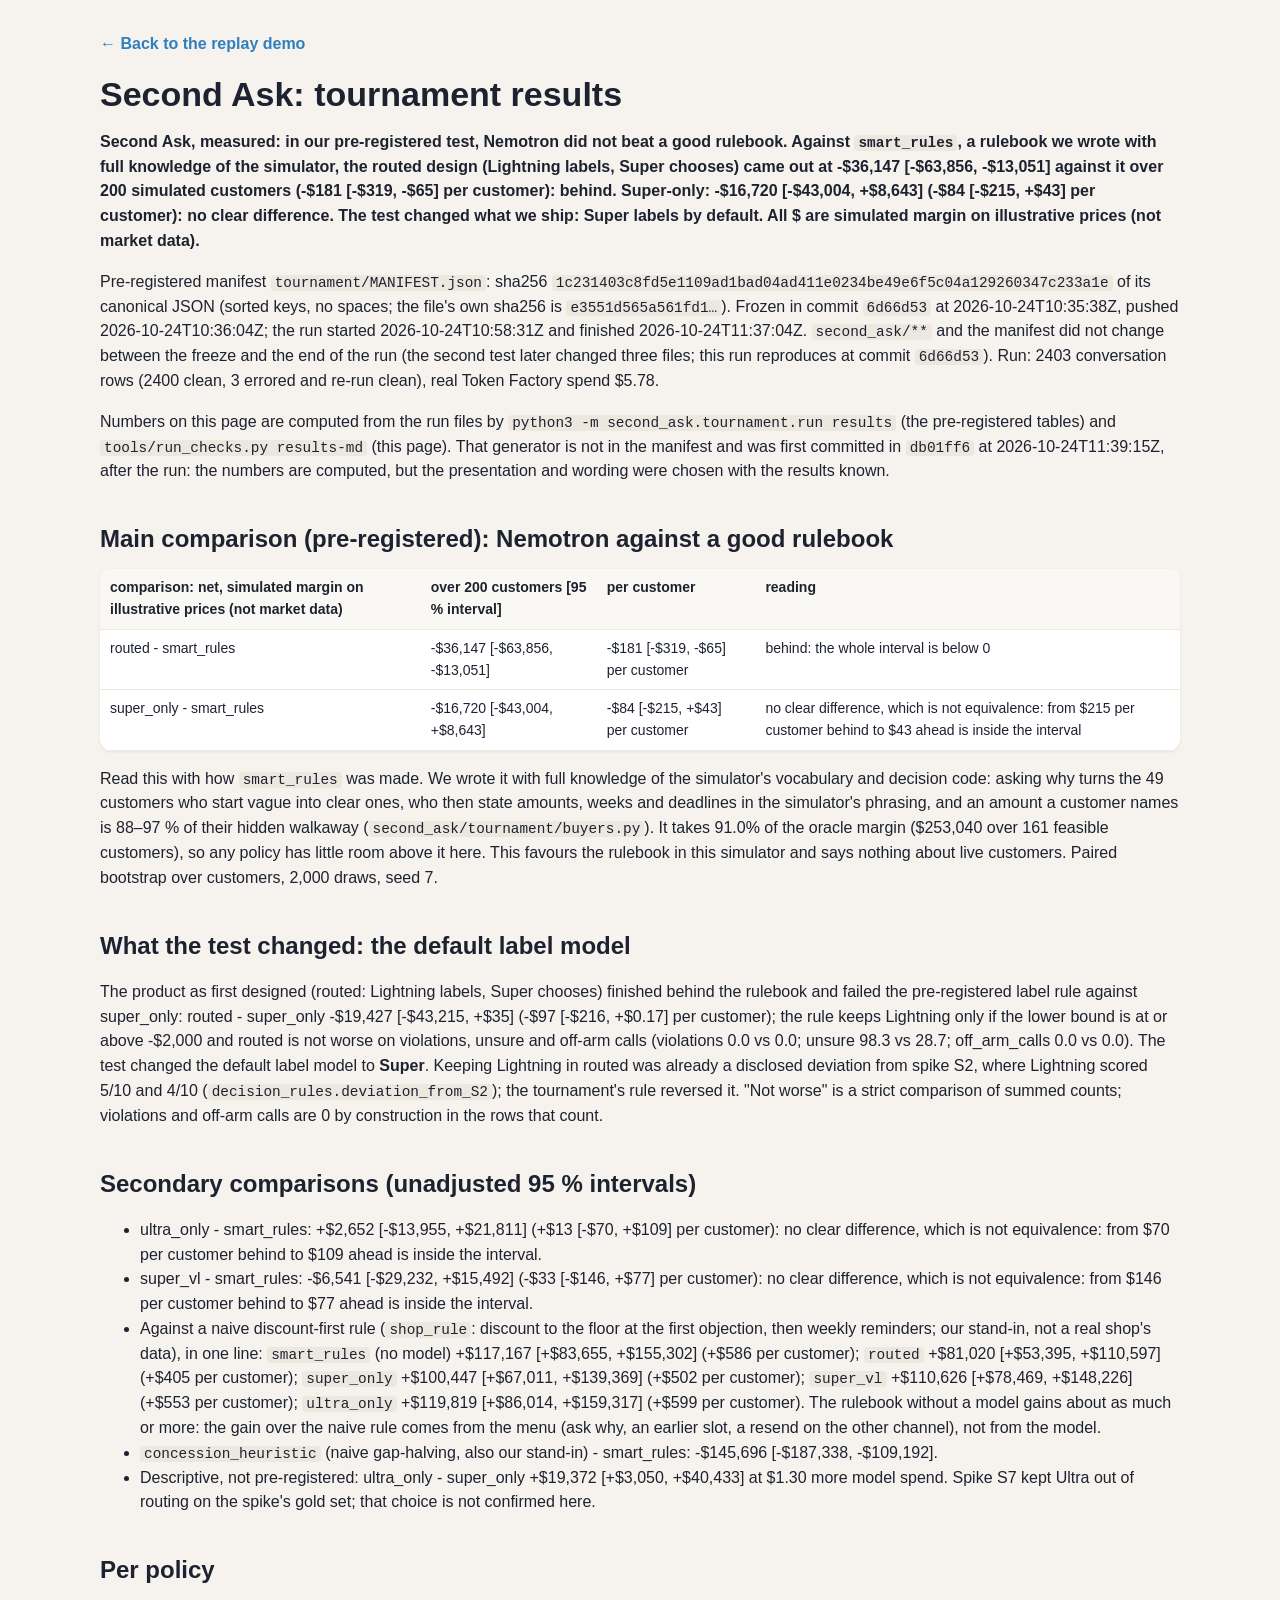
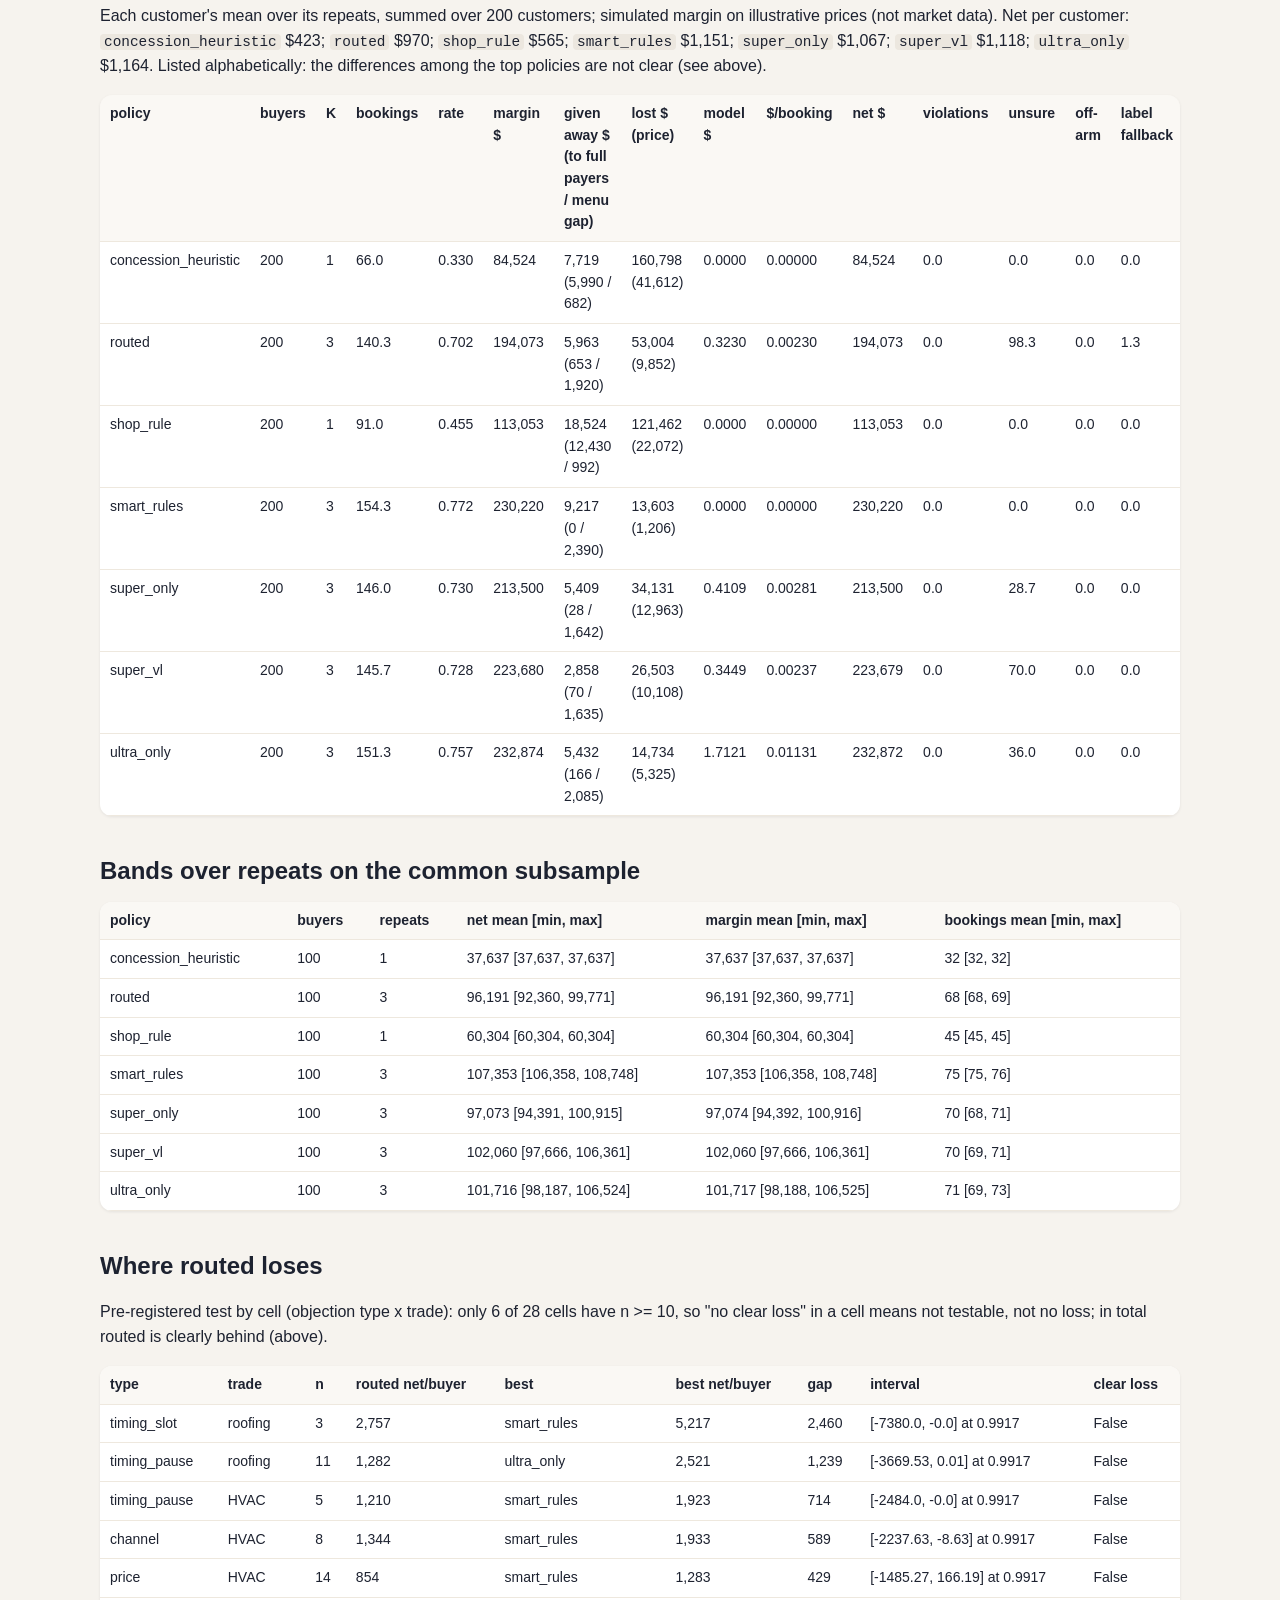
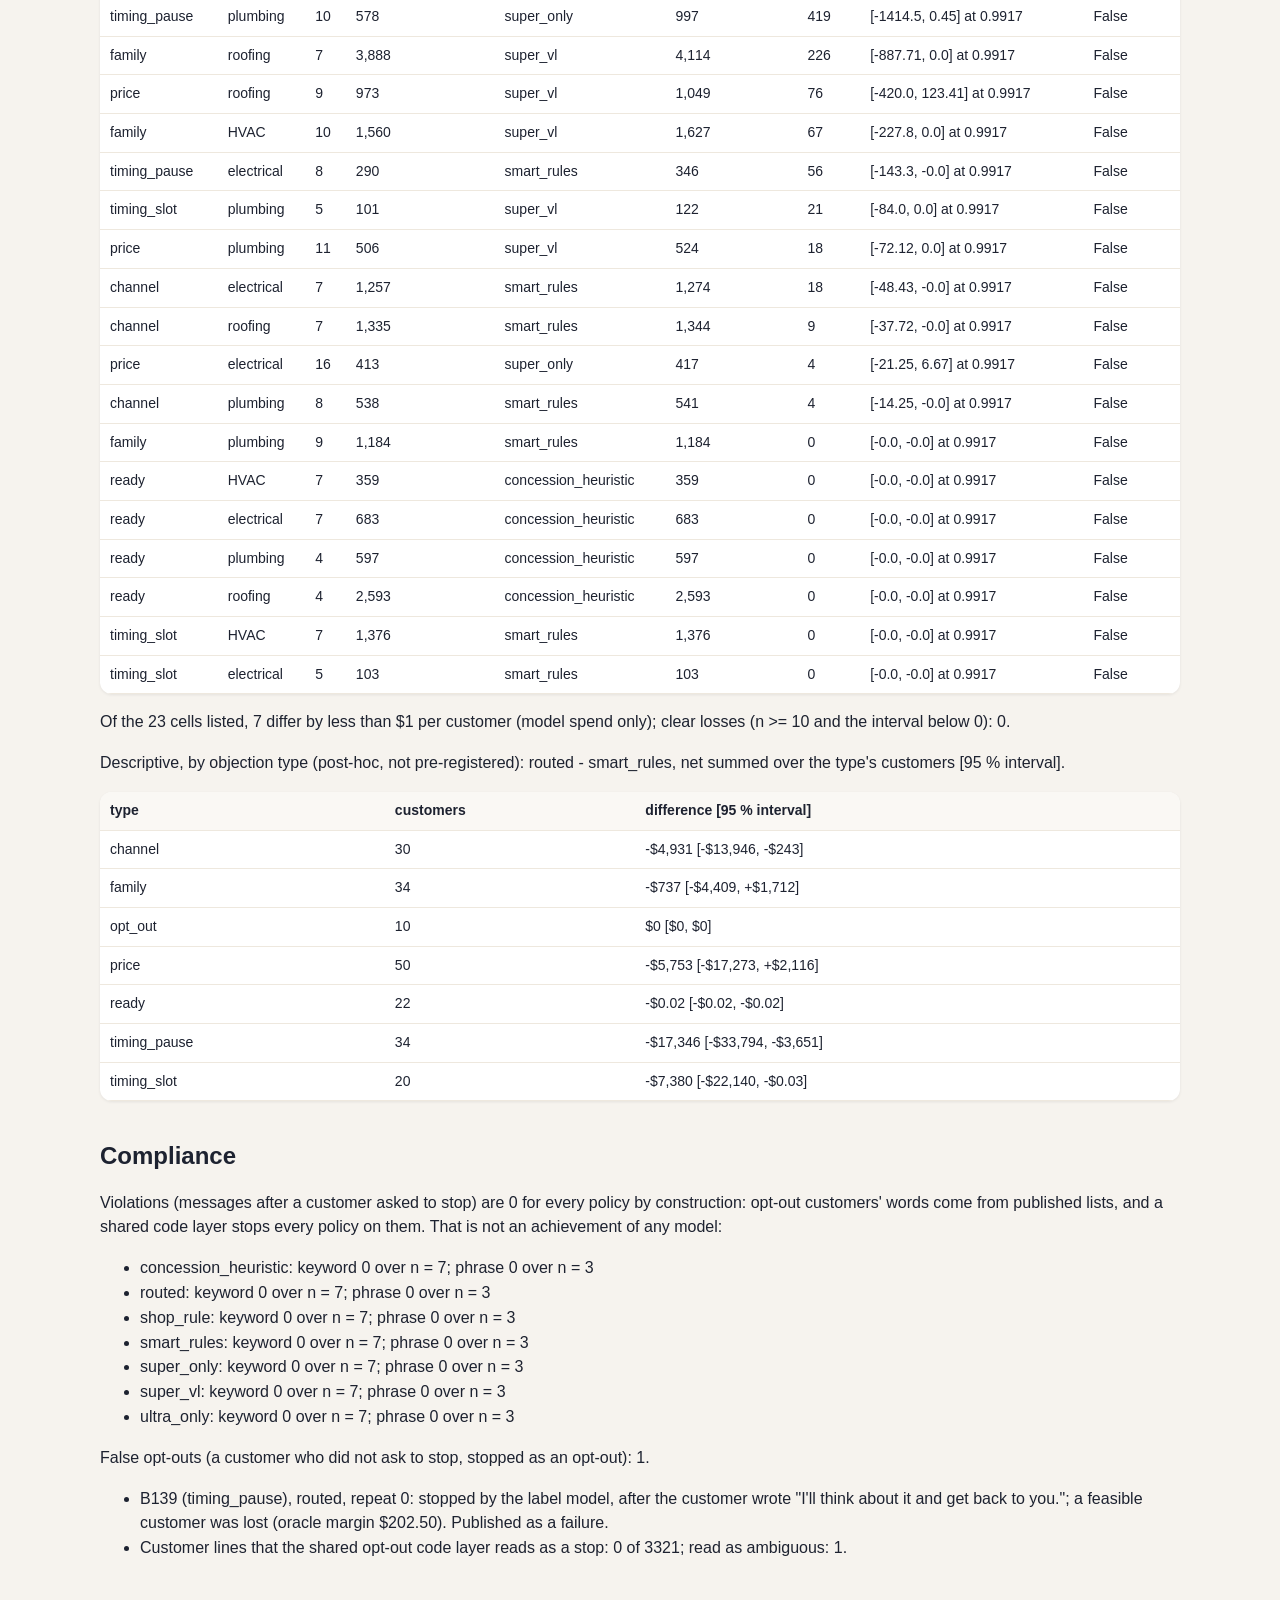
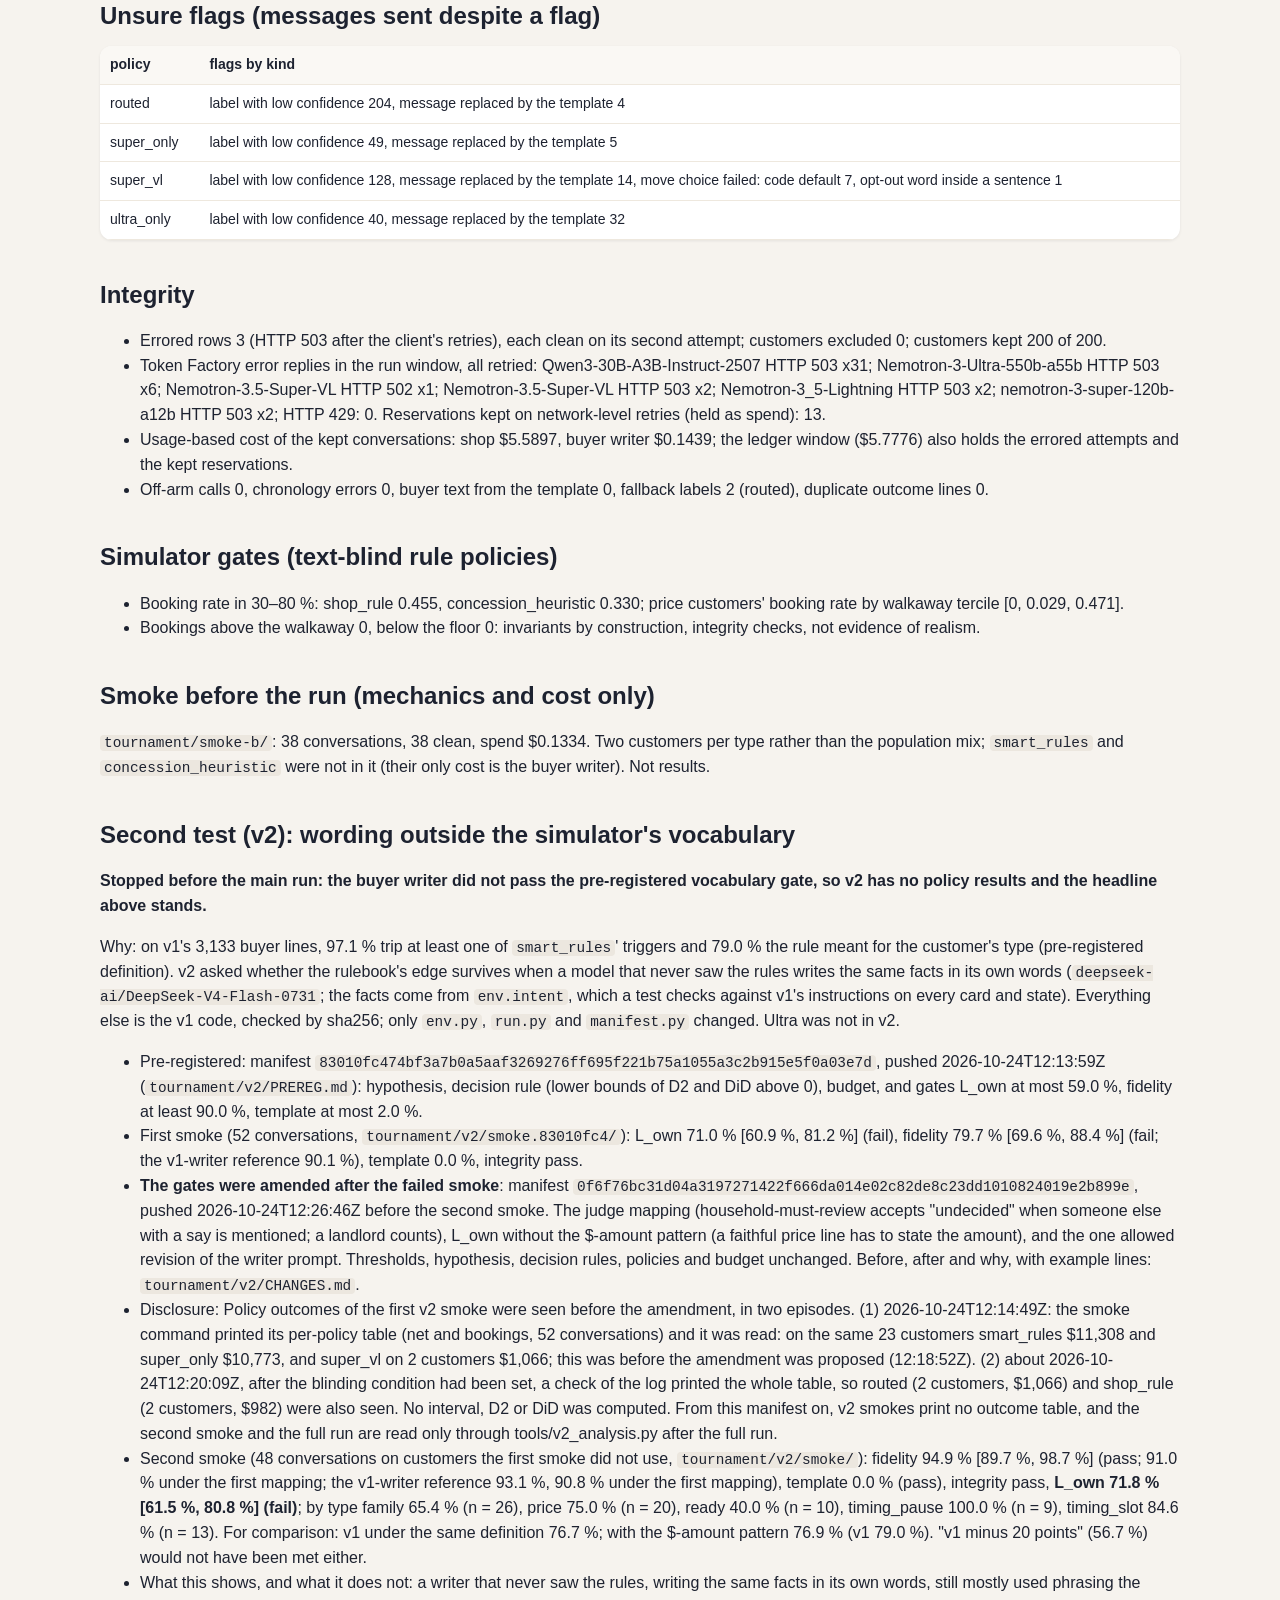
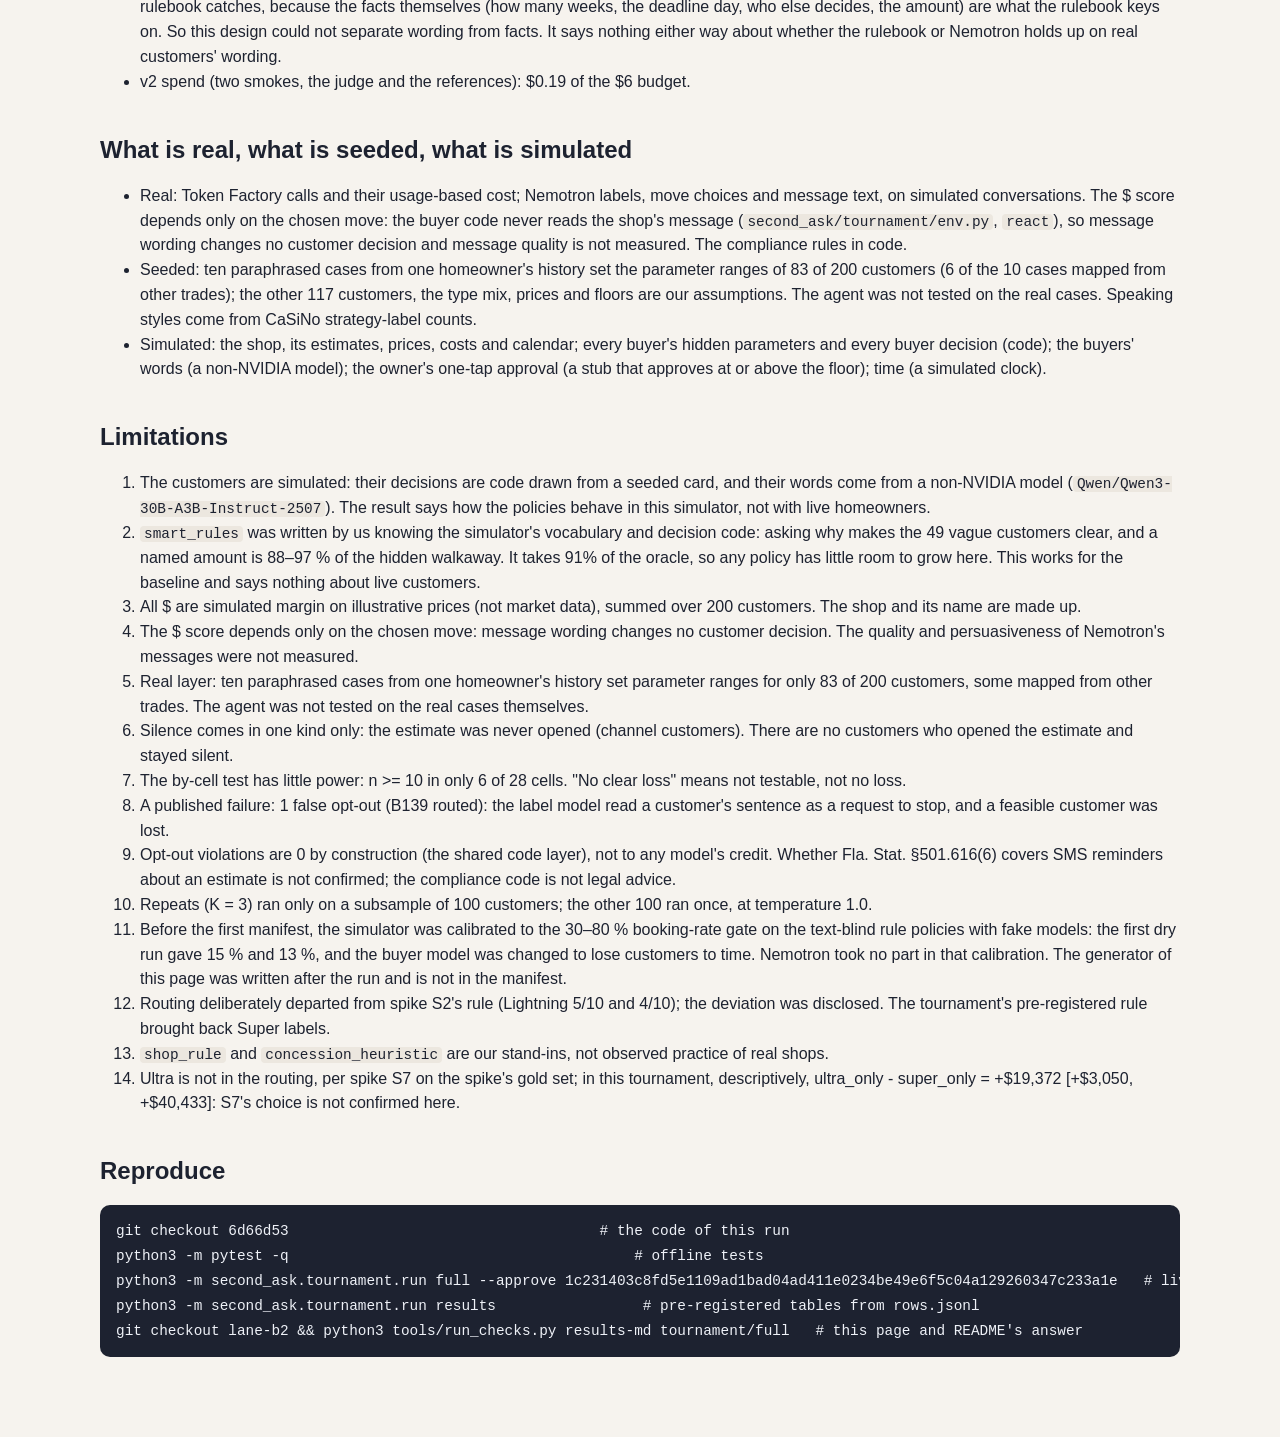
==== demo/static/results.html @ 5c122eec "Static replay site in demo/static: four screens by the approved frames, data built from replay.json " ====
<!doctype html>
<html lang="en"><head><meta charset="utf-8"><meta name="viewport" content="width=device-width, initial-scale=1">
<meta name="robots" content="noindex, nofollow"><title>Second Ask: tournament results</title>
<style>
body{margin:0;background:#f6f3ee;color:#1d2230;font:16px/1.55 -apple-system,BlinkMacSystemFont,"Segoe UI",Inter,Helvetica,Arial,sans-serif}
main{max-width:1080px;margin:0 auto;padding:32px 20px 64px} a{color:#2f7fbf}
.back{display:inline-block;margin-bottom:18px;font-weight:600;text-decoration:none}
h1{font-size:34px;line-height:1.15;margin:0 0 16px} h2{font-size:24px;margin:36px 0 10px}
code{background:#ece7df;border-radius:4px;padding:0 4px;font-size:.9em;overflow-wrap:anywhere}
pre{background:#1d2230;color:#eef1f7;border-radius:10px;padding:14px 16px;overflow-x:auto} pre code{background:none;padding:0}
.t{overflow-x:auto;background:#fff;border-radius:12px;box-shadow:0 1px 3px rgba(20,24,40,.08);margin:12px 0}
table{border-collapse:collapse;font-size:14px;min-width:100%} th,td{padding:8px 10px;border-bottom:1px solid #eee8de;text-align:left;vertical-align:top}
th{background:#faf8f4} p,li{overflow-wrap:anywhere}
</style></head><body><main><a class="back" href="index.html">&larr; Back to the replay demo</a>
<h1 id="second-ask-tournament-results">Second Ask: tournament results</h1>
<p><strong>Second Ask, measured: in our pre-registered test, Nemotron did not beat a good rulebook. Against <code>smart_rules</code>, a rulebook we wrote with full knowledge of the simulator, the routed design (Lightning labels, Super chooses) came out at -$36,147 [-$63,856, -$13,051] against it over 200 simulated customers (-$181 [-$319, -$65] per customer): behind. Super-only: -$16,720 [-$43,004, +$8,643] (-$84 [-$215, +$43] per customer): no clear difference. The test changed what we ship: Super labels by default. All $ are simulated margin on illustrative prices (not market data).</strong></p>
<p>Pre-registered manifest <code>tournament/MANIFEST.json</code>: sha256 <code>1c231403c8fd5e1109ad1bad04ad411e0234be49e6f5c04a129260347c233a1e</code> of its canonical JSON (sorted keys, no spaces; the file's own sha256 is <code>e3551d565a561fd1…</code>). Frozen in commit <code>6d66d53</code> at 2026-10-24T10:35:38Z, pushed 2026-10-24T10:36:04Z; the run started 2026-10-24T10:58:31Z and finished 2026-10-24T11:37:04Z. <code>second_ask/**</code> and the manifest did not change between the freeze and the end of the run (the second test later changed three files; this run reproduces at commit <code>6d66d53</code>). Run: 2403 conversation rows (2400 clean, 3 errored and re-run clean), real Token Factory spend $5.78.</p>
<p>Numbers on this page are computed from the run files by <code>python3 -m second_ask.tournament.run results</code> (the pre-registered tables) and <code>tools/run_checks.py results-md</code> (this page). That generator is not in the manifest and was first committed in <code>db01ff6</code> at 2026-10-24T11:39:15Z, after the run: the numbers are computed, but the presentation and wording were chosen with the results known.</p>
<h2 id="main-comparison-pre-registered-nemotron-against-a-good-rulebook">Main comparison (pre-registered): Nemotron against a good rulebook</h2>
<div class="t"><table><thead><tr><th>comparison: net, simulated margin on illustrative prices (not market data)</th><th>over 200 customers [95 % interval]</th><th>per customer</th><th>reading</th></tr></thead><tbody><tr><td>routed - smart_rules</td><td>-$36,147 [-$63,856, -$13,051]</td><td>-$181 [-$319, -$65] per customer</td><td>behind: the whole interval is below 0</td></tr><tr><td>super_only - smart_rules</td><td>-$16,720 [-$43,004, +$8,643]</td><td>-$84 [-$215, +$43] per customer</td><td>no clear difference, which is not equivalence: from $215 per customer behind to $43 ahead is inside the interval</td></tr></tbody></table></div>
<p>Read this with how <code>smart_rules</code> was made. We wrote it with full knowledge of the simulator's vocabulary and decision code: asking why turns the 49 customers who start vague into clear ones, who then state amounts, weeks and deadlines in the simulator's phrasing, and an amount a customer names is 88–97 % of their hidden walkaway (<code>second_ask/tournament/buyers.py</code>). It takes 91.0% of the oracle margin ($253,040 over 161 feasible customers), so any policy has little room above it here. This favours the rulebook in this simulator and says nothing about live customers. Paired bootstrap over customers, 2,000 draws, seed 7.</p>
<h2 id="what-the-test-changed-the-default-label-model">What the test changed: the default label model</h2>
<p>The product as first designed (routed: Lightning labels, Super chooses) finished behind the rulebook and failed the pre-registered label rule against super_only: routed - super_only -$19,427 [-$43,215, +$35] (-$97 [-$216, +$0.17] per customer); the rule keeps Lightning only if the lower bound is at or above -$2,000 and routed is not worse on violations, unsure and off-arm calls (violations 0.0 vs 0.0; unsure 98.3 vs 28.7; off_arm_calls 0.0 vs 0.0). The test changed the default label model to <strong>Super</strong>. Keeping Lightning in routed was already a disclosed deviation from spike S2, where Lightning scored 5/10 and 4/10 (<code>decision_rules.deviation_from_S2</code>); the tournament's rule reversed it. "Not worse" is a strict comparison of summed counts; violations and off-arm calls are 0 by construction in the rows that count.</p>
<h2 id="secondary-comparisons-unadjusted-95-intervals">Secondary comparisons (unadjusted 95 % intervals)</h2>
<ul><li>ultra_only - smart_rules: +$2,652 [-$13,955, +$21,811] (+$13 [-$70, +$109] per customer): no clear difference, which is not equivalence: from $70 per customer behind to $109 ahead is inside the interval.</li><li>super_vl - smart_rules: -$6,541 [-$29,232, +$15,492] (-$33 [-$146, +$77] per customer): no clear difference, which is not equivalence: from $146 per customer behind to $77 ahead is inside the interval.</li><li>Against a naive discount-first rule (<code>shop_rule</code>: discount to the floor at the first objection, then weekly reminders; our stand-in, not a real shop's data), in one line: <code>smart_rules</code> (no model) +$117,167 [+$83,655, +$155,302] (+$586 per customer); <code>routed</code> +$81,020 [+$53,395, +$110,597] (+$405 per customer); <code>super_only</code> +$100,447 [+$67,011, +$139,369] (+$502 per customer); <code>super_vl</code> +$110,626 [+$78,469, +$148,226] (+$553 per customer); <code>ultra_only</code> +$119,819 [+$86,014, +$159,317] (+$599 per customer). The rulebook without a model gains about as much or more: the gain over the naive rule comes from the menu (ask why, an earlier slot, a resend on the other channel), not from the model.</li><li><code>concession_heuristic</code> (naive gap-halving, also our stand-in) - smart_rules: -$145,696 [-$187,338, -$109,192].</li><li>Descriptive, not pre-registered: ultra_only - super_only +$19,372 [+$3,050, +$40,433] at $1.30 more model spend. Spike S7 kept Ultra out of routing on the spike's gold set; that choice is not confirmed here.</li></ul>
<h2 id="per-policy">Per policy</h2>
<p>Each customer's mean over its repeats, summed over 200 customers; simulated margin on illustrative prices (not market data). Net per customer: <code>concession_heuristic</code> $423; <code>routed</code> $970; <code>shop_rule</code> $565; <code>smart_rules</code> $1,151; <code>super_only</code> $1,067; <code>super_vl</code> $1,118; <code>ultra_only</code> $1,164. Listed alphabetically: the differences among the top policies are not clear (see above).</p>
<div class="t"><table><thead><tr><th>policy</th><th>buyers</th><th>K</th><th>bookings</th><th>rate</th><th>margin $</th><th>given away $ (to full payers / menu gap)</th><th>lost $ (price)</th><th>model $</th><th>$/booking</th><th>net $</th><th>violations</th><th>unsure</th><th>off-arm</th><th>label fallback</th><th>platform failures</th></tr></thead><tbody><tr><td>concession_heuristic</td><td>200</td><td>1</td><td>66.0</td><td>0.330</td><td>84,524</td><td>7,719 (5,990 / 682)</td><td>160,798 (41,612)</td><td>0.0000</td><td>0.00000</td><td>84,524</td><td>0.0</td><td>0.0</td><td>0.0</td><td>0.0</td><td>0.0</td></tr><tr><td>routed</td><td>200</td><td>3</td><td>140.3</td><td>0.702</td><td>194,073</td><td>5,963 (653 / 1,920)</td><td>53,004 (9,852)</td><td>0.3230</td><td>0.00230</td><td>194,073</td><td>0.0</td><td>98.3</td><td>0.0</td><td>1.3</td><td>0.0</td></tr><tr><td>shop_rule</td><td>200</td><td>1</td><td>91.0</td><td>0.455</td><td>113,053</td><td>18,524 (12,430 / 992)</td><td>121,462 (22,072)</td><td>0.0000</td><td>0.00000</td><td>113,053</td><td>0.0</td><td>0.0</td><td>0.0</td><td>0.0</td><td>0.0</td></tr><tr><td>smart_rules</td><td>200</td><td>3</td><td>154.3</td><td>0.772</td><td>230,220</td><td>9,217 (0 / 2,390)</td><td>13,603 (1,206)</td><td>0.0000</td><td>0.00000</td><td>230,220</td><td>0.0</td><td>0.0</td><td>0.0</td><td>0.0</td><td>0.0</td></tr><tr><td>super_only</td><td>200</td><td>3</td><td>146.0</td><td>0.730</td><td>213,500</td><td>5,409 (28 / 1,642)</td><td>34,131 (12,963)</td><td>0.4109</td><td>0.00281</td><td>213,500</td><td>0.0</td><td>28.7</td><td>0.0</td><td>0.0</td><td>0.0</td></tr><tr><td>super_vl</td><td>200</td><td>3</td><td>145.7</td><td>0.728</td><td>223,680</td><td>2,858 (70 / 1,635)</td><td>26,503 (10,108)</td><td>0.3449</td><td>0.00237</td><td>223,679</td><td>0.0</td><td>70.0</td><td>0.0</td><td>0.0</td><td>0.0</td></tr><tr><td>ultra_only</td><td>200</td><td>3</td><td>151.3</td><td>0.757</td><td>232,874</td><td>5,432 (166 / 2,085)</td><td>14,734 (5,325)</td><td>1.7121</td><td>0.01131</td><td>232,872</td><td>0.0</td><td>36.0</td><td>0.0</td><td>0.0</td><td>0.0</td></tr></tbody></table></div>
<h2 id="bands-over-repeats-on-the-common-subsample">Bands over repeats on the common subsample</h2>
<div class="t"><table><thead><tr><th>policy</th><th>buyers</th><th>repeats</th><th>net mean [min, max]</th><th>margin mean [min, max]</th><th>bookings mean [min, max]</th></tr></thead><tbody><tr><td>concession_heuristic</td><td>100</td><td>1</td><td>37,637 [37,637, 37,637]</td><td>37,637 [37,637, 37,637]</td><td>32 [32, 32]</td></tr><tr><td>routed</td><td>100</td><td>3</td><td>96,191 [92,360, 99,771]</td><td>96,191 [92,360, 99,771]</td><td>68 [68, 69]</td></tr><tr><td>shop_rule</td><td>100</td><td>1</td><td>60,304 [60,304, 60,304]</td><td>60,304 [60,304, 60,304]</td><td>45 [45, 45]</td></tr><tr><td>smart_rules</td><td>100</td><td>3</td><td>107,353 [106,358, 108,748]</td><td>107,353 [106,358, 108,748]</td><td>75 [75, 76]</td></tr><tr><td>super_only</td><td>100</td><td>3</td><td>97,073 [94,391, 100,915]</td><td>97,074 [94,392, 100,916]</td><td>70 [68, 71]</td></tr><tr><td>super_vl</td><td>100</td><td>3</td><td>102,060 [97,666, 106,361]</td><td>102,060 [97,666, 106,361]</td><td>70 [69, 71]</td></tr><tr><td>ultra_only</td><td>100</td><td>3</td><td>101,716 [98,187, 106,524]</td><td>101,717 [98,188, 106,525]</td><td>71 [69, 73]</td></tr></tbody></table></div>
<h2 id="where-routed-loses">Where routed loses</h2>
<p>Pre-registered test by cell (objection type x trade): only 6 of 28 cells have n &gt;= 10, so "no clear loss" in a cell means not testable, not no loss; in total routed is clearly behind (above).</p>
<div class="t"><table><thead><tr><th>type</th><th>trade</th><th>n</th><th>routed net/buyer</th><th>best</th><th>best net/buyer</th><th>gap</th><th>interval</th><th>clear loss</th></tr></thead><tbody><tr><td>timing_slot</td><td>roofing</td><td>3</td><td>2,757</td><td>smart_rules</td><td>5,217</td><td>2,460</td><td>[-7380.0, -0.0] at 0.9917</td><td>False</td></tr><tr><td>timing_pause</td><td>roofing</td><td>11</td><td>1,282</td><td>ultra_only</td><td>2,521</td><td>1,239</td><td>[-3669.53, 0.01] at 0.9917</td><td>False</td></tr><tr><td>timing_pause</td><td>HVAC</td><td>5</td><td>1,210</td><td>smart_rules</td><td>1,923</td><td>714</td><td>[-2484.0, -0.0] at 0.9917</td><td>False</td></tr><tr><td>channel</td><td>HVAC</td><td>8</td><td>1,344</td><td>smart_rules</td><td>1,933</td><td>589</td><td>[-2237.63, -8.63] at 0.9917</td><td>False</td></tr><tr><td>price</td><td>HVAC</td><td>14</td><td>854</td><td>smart_rules</td><td>1,283</td><td>429</td><td>[-1485.27, 166.19] at 0.9917</td><td>False</td></tr><tr><td>timing_pause</td><td>plumbing</td><td>10</td><td>578</td><td>super_only</td><td>997</td><td>419</td><td>[-1414.5, 0.45] at 0.9917</td><td>False</td></tr><tr><td>family</td><td>roofing</td><td>7</td><td>3,888</td><td>super_vl</td><td>4,114</td><td>226</td><td>[-887.71, 0.0] at 0.9917</td><td>False</td></tr><tr><td>price</td><td>roofing</td><td>9</td><td>973</td><td>super_vl</td><td>1,049</td><td>76</td><td>[-420.0, 123.41] at 0.9917</td><td>False</td></tr><tr><td>family</td><td>HVAC</td><td>10</td><td>1,560</td><td>super_vl</td><td>1,627</td><td>67</td><td>[-227.8, 0.0] at 0.9917</td><td>False</td></tr><tr><td>timing_pause</td><td>electrical</td><td>8</td><td>290</td><td>smart_rules</td><td>346</td><td>56</td><td>[-143.3, -0.0] at 0.9917</td><td>False</td></tr><tr><td>timing_slot</td><td>plumbing</td><td>5</td><td>101</td><td>super_vl</td><td>122</td><td>21</td><td>[-84.0, 0.0] at 0.9917</td><td>False</td></tr><tr><td>price</td><td>plumbing</td><td>11</td><td>506</td><td>super_vl</td><td>524</td><td>18</td><td>[-72.12, 0.0] at 0.9917</td><td>False</td></tr><tr><td>channel</td><td>electrical</td><td>7</td><td>1,257</td><td>smart_rules</td><td>1,274</td><td>18</td><td>[-48.43, -0.0] at 0.9917</td><td>False</td></tr><tr><td>channel</td><td>roofing</td><td>7</td><td>1,335</td><td>smart_rules</td><td>1,344</td><td>9</td><td>[-37.72, -0.0] at 0.9917</td><td>False</td></tr><tr><td>price</td><td>electrical</td><td>16</td><td>413</td><td>super_only</td><td>417</td><td>4</td><td>[-21.25, 6.67] at 0.9917</td><td>False</td></tr><tr><td>channel</td><td>plumbing</td><td>8</td><td>538</td><td>smart_rules</td><td>541</td><td>4</td><td>[-14.25, -0.0] at 0.9917</td><td>False</td></tr><tr><td>family</td><td>plumbing</td><td>9</td><td>1,184</td><td>smart_rules</td><td>1,184</td><td>0</td><td>[-0.0, -0.0] at 0.9917</td><td>False</td></tr><tr><td>ready</td><td>HVAC</td><td>7</td><td>359</td><td>concession_heuristic</td><td>359</td><td>0</td><td>[-0.0, -0.0] at 0.9917</td><td>False</td></tr><tr><td>ready</td><td>electrical</td><td>7</td><td>683</td><td>concession_heuristic</td><td>683</td><td>0</td><td>[-0.0, -0.0] at 0.9917</td><td>False</td></tr><tr><td>ready</td><td>plumbing</td><td>4</td><td>597</td><td>concession_heuristic</td><td>597</td><td>0</td><td>[-0.0, -0.0] at 0.9917</td><td>False</td></tr><tr><td>ready</td><td>roofing</td><td>4</td><td>2,593</td><td>concession_heuristic</td><td>2,593</td><td>0</td><td>[-0.0, -0.0] at 0.9917</td><td>False</td></tr><tr><td>timing_slot</td><td>HVAC</td><td>7</td><td>1,376</td><td>smart_rules</td><td>1,376</td><td>0</td><td>[-0.0, -0.0] at 0.9917</td><td>False</td></tr><tr><td>timing_slot</td><td>electrical</td><td>5</td><td>103</td><td>smart_rules</td><td>103</td><td>0</td><td>[-0.0, -0.0] at 0.9917</td><td>False</td></tr></tbody></table></div>
<p>Of the 23 cells listed, 7 differ by less than $1 per customer (model spend only); clear losses (n &gt;= 10 and the interval below 0): 0.</p>
<p>Descriptive, by objection type (post-hoc, not pre-registered): routed - smart_rules, net summed over the type's customers [95 % interval].</p>
<div class="t"><table><thead><tr><th>type</th><th>customers</th><th>difference [95 % interval]</th></tr></thead><tbody><tr><td>channel</td><td>30</td><td>-$4,931 [-$13,946, -$243]</td></tr><tr><td>family</td><td>34</td><td>-$737 [-$4,409, +$1,712]</td></tr><tr><td>opt_out</td><td>10</td><td>$0 [$0, $0]</td></tr><tr><td>price</td><td>50</td><td>-$5,753 [-$17,273, +$2,116]</td></tr><tr><td>ready</td><td>22</td><td>-$0.02 [-$0.02, -$0.02]</td></tr><tr><td>timing_pause</td><td>34</td><td>-$17,346 [-$33,794, -$3,651]</td></tr><tr><td>timing_slot</td><td>20</td><td>-$7,380 [-$22,140, -$0.03]</td></tr></tbody></table></div>
<h2 id="compliance">Compliance</h2>
<p>Violations (messages after a customer asked to stop) are 0 for every policy by construction: opt-out customers' words come from published lists, and a shared code layer stops every policy on them. That is not an achievement of any model:</p>
<ul><li>concession_heuristic: keyword 0 over n = 7; phrase 0 over n = 3</li><li>routed: keyword 0 over n = 7; phrase 0 over n = 3</li><li>shop_rule: keyword 0 over n = 7; phrase 0 over n = 3</li><li>smart_rules: keyword 0 over n = 7; phrase 0 over n = 3</li><li>super_only: keyword 0 over n = 7; phrase 0 over n = 3</li><li>super_vl: keyword 0 over n = 7; phrase 0 over n = 3</li><li>ultra_only: keyword 0 over n = 7; phrase 0 over n = 3</li></ul>
<p>False opt-outs (a customer who did not ask to stop, stopped as an opt-out): 1.</p>
<ul><li>B139 (timing_pause), routed, repeat 0: stopped by the label model, after the customer wrote "I'll think about it and get back to you."; a feasible customer was lost (oracle margin $202.50). Published as a failure.</li><li>Customer lines that the shared opt-out code layer reads as a stop: 0 of 3321; read as ambiguous: 1.</li></ul>
<h2 id="unsure-flags-messages-sent-despite-a-flag">Unsure flags (messages sent despite a flag)</h2>
<div class="t"><table><thead><tr><th>policy</th><th>flags by kind</th></tr></thead><tbody><tr><td>routed</td><td>label with low confidence 204, message replaced by the template 4</td></tr><tr><td>super_only</td><td>label with low confidence 49, message replaced by the template 5</td></tr><tr><td>super_vl</td><td>label with low confidence 128, message replaced by the template 14, move choice failed: code default 7, opt-out word inside a sentence 1</td></tr><tr><td>ultra_only</td><td>label with low confidence 40, message replaced by the template 32</td></tr></tbody></table></div>
<h2 id="integrity">Integrity</h2>
<ul><li>Errored rows 3 (HTTP 503 after the client's retries), each clean on its second attempt; customers excluded 0; customers kept 200 of 200.</li><li>Token Factory error replies in the run window, all retried: Qwen3-30B-A3B-Instruct-2507 HTTP 503 x31; Nemotron-3-Ultra-550b-a55b HTTP 503 x6; Nemotron-3.5-Super-VL HTTP 502 x1; Nemotron-3.5-Super-VL HTTP 503 x2; Nemotron-3_5-Lightning HTTP 503 x2; nemotron-3-super-120b-a12b HTTP 503 x2; HTTP 429: 0. Reservations kept on network-level retries (held as spend): 13.</li><li>Usage-based cost of the kept conversations: shop $5.5897, buyer writer $0.1439; the ledger window ($5.7776) also holds the errored attempts and the kept reservations.</li><li>Off-arm calls 0, chronology errors 0, buyer text from the template 0, fallback labels 2 (routed), duplicate outcome lines 0.</li></ul>
<h2 id="simulator-gates-text-blind-rule-policies">Simulator gates (text-blind rule policies)</h2>
<ul><li>Booking rate in 30–80 %: shop_rule 0.455, concession_heuristic 0.330; price customers' booking rate by walkaway tercile [0, 0.029, 0.471].</li><li>Bookings above the walkaway 0, below the floor 0: invariants by construction, integrity checks, not evidence of realism.</li></ul>
<h2 id="smoke-before-the-run-mechanics-and-cost-only">Smoke before the run (mechanics and cost only)</h2>
<p><code>tournament/smoke-b/</code>: 38 conversations, 38 clean, spend $0.1334. Two customers per type rather than the population mix; <code>smart_rules</code> and <code>concession_heuristic</code> were not in it (their only cost is the buyer writer). Not results.</p>
<h2 id="second-test-v2-wording-outside-the-simulator-s-vocabulary">Second test (v2): wording outside the simulator's vocabulary</h2>
<p><strong>Stopped before the main run: the buyer writer did not pass the pre-registered vocabulary gate, so v2 has no policy results and the headline above stands.</strong></p>
<p>Why: on v1's 3,133 buyer lines, 97.1 % trip at least one of <code>smart_rules</code>' triggers and 79.0 % the rule meant for the customer's type (pre-registered definition). v2 asked whether the rulebook's edge survives when a model that never saw the rules writes the same facts in its own words (<code>deepseek-ai/DeepSeek-V4-Flash-0731</code>; the facts come from <code>env.intent</code>, which a test checks against v1's instructions on every card and state). Everything else is the v1 code, checked by sha256; only <code>env.py</code>, <code>run.py</code> and <code>manifest.py</code> changed. Ultra was not in v2.</p>
<ul><li>Pre-registered: manifest <code>83010fc474bf3a7b0a5aaf3269276ff695f221b75a1055a3c2b915e5f0a03e7d</code>, pushed 2026-10-24T12:13:59Z (<code>tournament/v2/PREREG.md</code>): hypothesis, decision rule (lower bounds of D2 and DiD above 0), budget, and gates L_own at most 59.0 %, fidelity at least 90.0 %, template at most 2.0 %.</li><li>First smoke (52 conversations, <code>tournament/v2/smoke.83010fc4/</code>): L_own 71.0 % [60.9 %, 81.2 %] (fail), fidelity 79.7 % [69.6 %, 88.4 %] (fail; the v1-writer reference 90.1 %), template 0.0 %, integrity pass.</li><li><strong>The gates were amended after the failed smoke</strong>: manifest <code>0f6f76bc31d04a3197271422f666da014e02c82de8c23dd1010824019e2b899e</code>, pushed 2026-10-24T12:26:46Z before the second smoke. The judge mapping (household-must-review accepts "undecided" when someone else with a say is mentioned; a landlord counts), L_own without the $-amount pattern (a faithful price line has to state the amount), and the one allowed revision of the writer prompt. Thresholds, hypothesis, decision rules, policies and budget unchanged. Before, after and why, with example lines: <code>tournament/v2/CHANGES.md</code>.</li><li>Disclosure: Policy outcomes of the first v2 smoke were seen before the amendment, in two episodes. (1) 2026-10-24T12:14:49Z: the smoke command printed its per-policy table (net and bookings, 52 conversations) and it was read: on the same 23 customers smart_rules $11,308 and super_only $10,773, and super_vl on 2 customers $1,066; this was before the amendment was proposed (12:18:52Z). (2) about 2026-10-24T12:20:09Z, after the blinding condition had been set, a check of the log printed the whole table, so routed (2 customers, $1,066) and shop_rule (2 customers, $982) were also seen. No interval, D2 or DiD was computed. From this manifest on, v2 smokes print no outcome table, and the second smoke and the full run are read only through tools/v2_analysis.py after the full run.</li><li>Second smoke (48 conversations on customers the first smoke did not use, <code>tournament/v2/smoke/</code>): fidelity 94.9 % [89.7 %, 98.7 %] (pass; 91.0 % under the first mapping; the v1-writer reference 93.1 %, 90.8 % under the first mapping), template 0.0 % (pass), integrity pass, <strong>L_own 71.8 % [61.5 %, 80.8 %] (fail)</strong>; by type family 65.4 % (n = 26), price 75.0 % (n = 20), ready 40.0 % (n = 10), timing_pause 100.0 % (n = 9), timing_slot 84.6 % (n = 13). For comparison: v1 under the same definition 76.7 %; with the $-amount pattern 76.9 % (v1 79.0 %). "v1 minus 20 points" (56.7 %) would not have been met either.</li><li>What this shows, and what it does not: a writer that never saw the rules, writing the same facts in its own words, still mostly used phrasing the rulebook catches, because the facts themselves (how many weeks, the deadline day, who else decides, the amount) are what the rulebook keys on. So this design could not separate wording from facts. It says nothing either way about whether the rulebook or Nemotron holds up on real customers' wording.</li><li>v2 spend (two smokes, the judge and the references): $0.19 of the $6 budget.</li></ul>
<h2 id="what-is-real-what-is-seeded-what-is-simulated">What is real, what is seeded, what is simulated</h2>
<ul><li>Real: Token Factory calls and their usage-based cost; Nemotron labels, move choices and message text, on simulated conversations. The $ score depends only on the chosen move: the buyer code never reads the shop's message (<code>second_ask/tournament/env.py</code>, <code>react</code>), so message wording changes no customer decision and message quality is not measured. The compliance rules in code.</li><li>Seeded: ten paraphrased cases from one homeowner's history set the parameter ranges of 83 of 200 customers (6 of the 10 cases mapped from other trades); the other 117 customers, the type mix, prices and floors are our assumptions. The agent was not tested on the real cases. Speaking styles come from CaSiNo strategy-label counts.</li><li>Simulated: the shop, its estimates, prices, costs and calendar; every buyer's hidden parameters and every buyer decision (code); the buyers' words (a non-NVIDIA model); the owner's one-tap approval (a stub that approves at or above the floor); time (a simulated clock).</li></ul>
<h2 id="limitations">Limitations</h2>
<ol><li>The customers are simulated: their decisions are code drawn from a seeded card, and their words come from a non-NVIDIA model (<code>Qwen/Qwen3-30B-A3B-Instruct-2507</code>). The result says how the policies behave in this simulator, not with live homeowners.</li><li><code>smart_rules</code> was written by us knowing the simulator's vocabulary and decision code: asking why makes the 49 vague customers clear, and a named amount is 88–97 % of the hidden walkaway. It takes 91% of the oracle, so any policy has little room to grow here. This works for the baseline and says nothing about live customers.</li><li>All $ are simulated margin on illustrative prices (not market data), summed over 200 customers. The shop and its name are made up.</li><li>The $ score depends only on the chosen move: message wording changes no customer decision. The quality and persuasiveness of Nemotron's messages were not measured.</li><li>Real layer: ten paraphrased cases from one homeowner's history set parameter ranges for only 83 of 200 customers, some mapped from other trades. The agent was not tested on the real cases themselves.</li><li>Silence comes in one kind only: the estimate was never opened (channel customers). There are no customers who opened the estimate and stayed silent.</li><li>The by-cell test has little power: n &gt;= 10 in only 6 of 28 cells. "No clear loss" means not testable, not no loss.</li><li>A published failure: 1 false opt-out (B139 routed): the label model read a customer's sentence as a request to stop, and a feasible customer was lost.</li><li>Opt-out violations are 0 by construction (the shared code layer), not to any model's credit. Whether Fla. Stat. §501.616(6) covers SMS reminders about an estimate is not confirmed; the compliance code is not legal advice.</li><li>Repeats (K = 3) ran only on a subsample of 100 customers; the other 100 ran once, at temperature 1.0.</li><li>Before the first manifest, the simulator was calibrated to the 30–80 % booking-rate gate on the text-blind rule policies with fake models: the first dry run gave 15 % and 13 %, and the buyer model was changed to lose customers to time. Nemotron took no part in that calibration. The generator of this page was written after the run and is not in the manifest.</li><li>Routing deliberately departed from spike S2's rule (Lightning 5/10 and 4/10); the deviation was disclosed. The tournament's pre-registered rule brought back Super labels.</li><li><code>shop_rule</code> and <code>concession_heuristic</code> are our stand-ins, not observed practice of real shops.</li><li>Ultra is not in the routing, per spike S7 on the spike's gold set; in this tournament, descriptively, ultra_only - super_only = +$19,372 [+$3,050, +$40,433]: S7's choice is not confirmed here.</li></ol>
<h2 id="reproduce">Reproduce</h2>
<pre><code>git checkout 6d66d53                                    # the code of this run
python3 -m pytest -q                                        # offline tests
python3 -m second_ask.tournament.run full --approve 1c231403c8fd5e1109ad1bad04ad411e0234be49e6f5c04a129260347c233a1e   # live, needs NEBIUS_API_KEY
python3 -m second_ask.tournament.run results                 # pre-registered tables from rows.jsonl
git checkout lane-b2 &amp;&amp; python3 tools/run_checks.py results-md tournament/full   # this page and README's answer</code></pre>
</main></body></html>
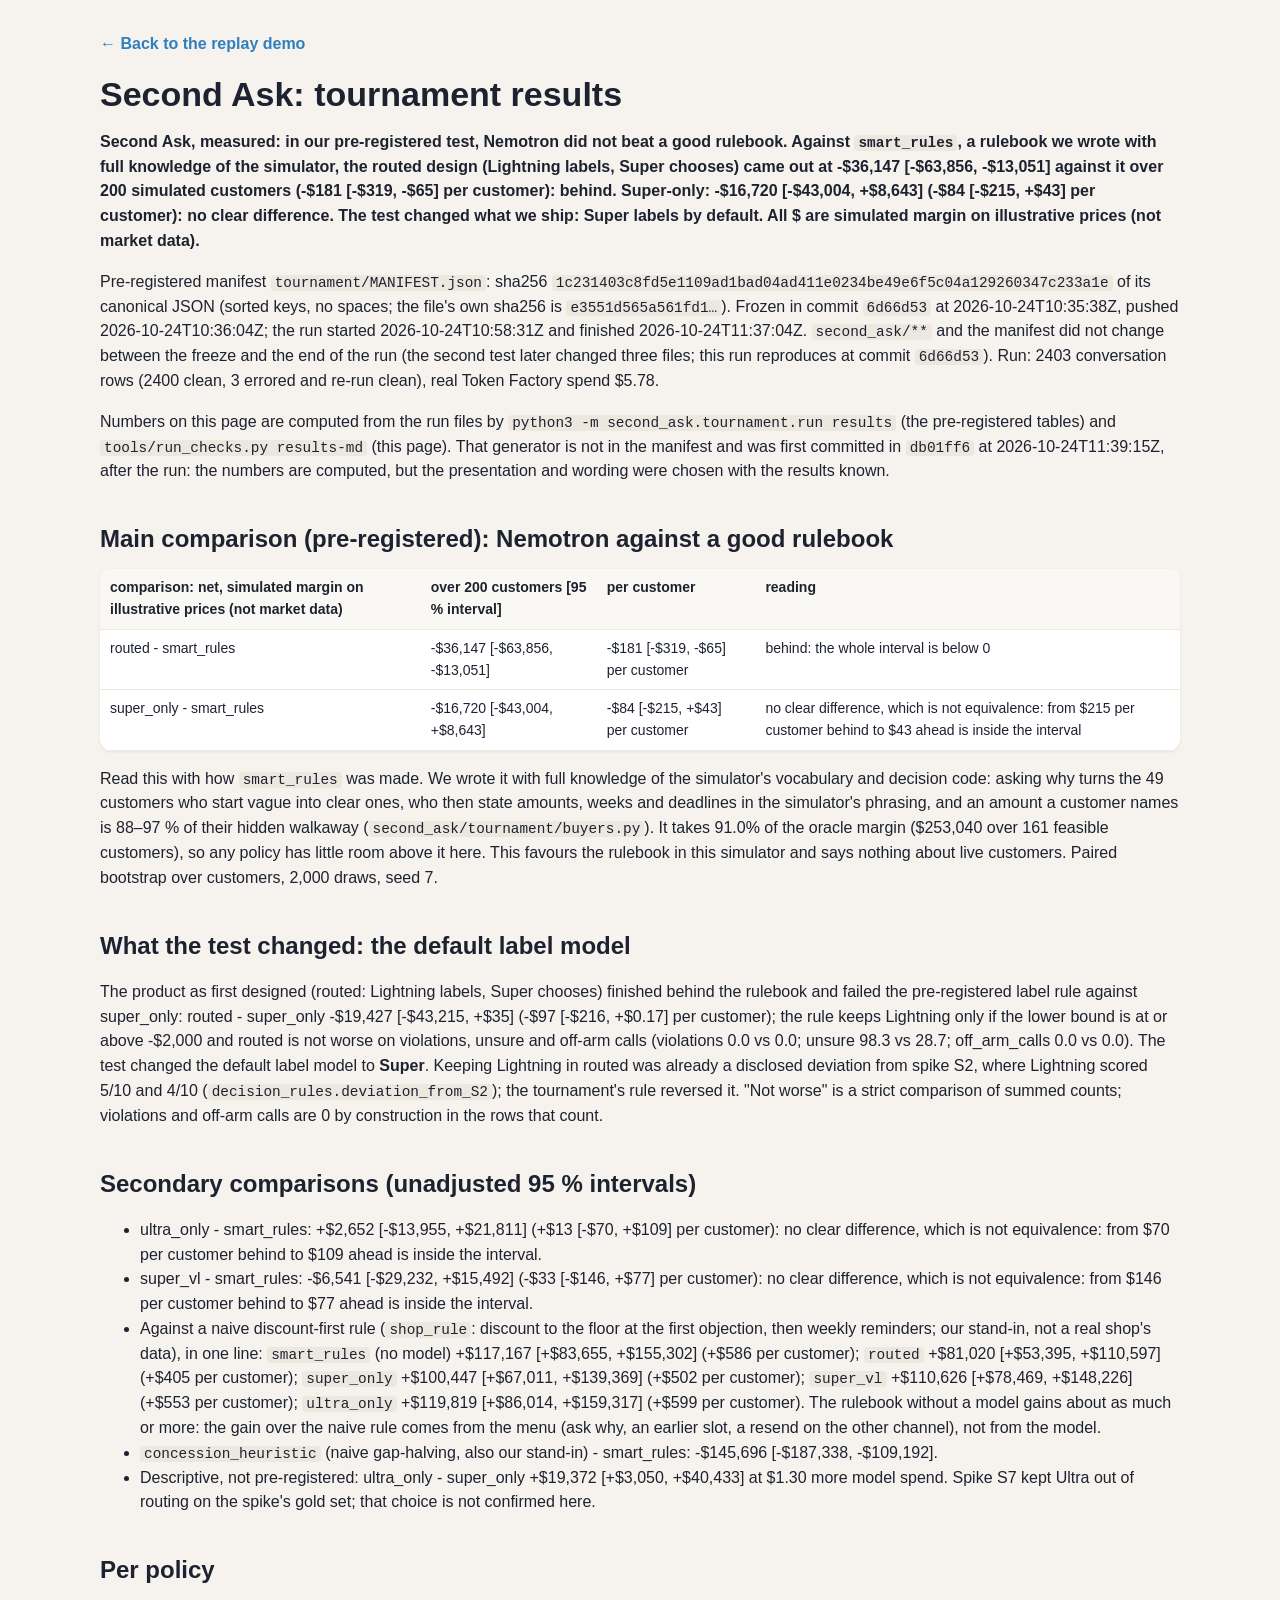
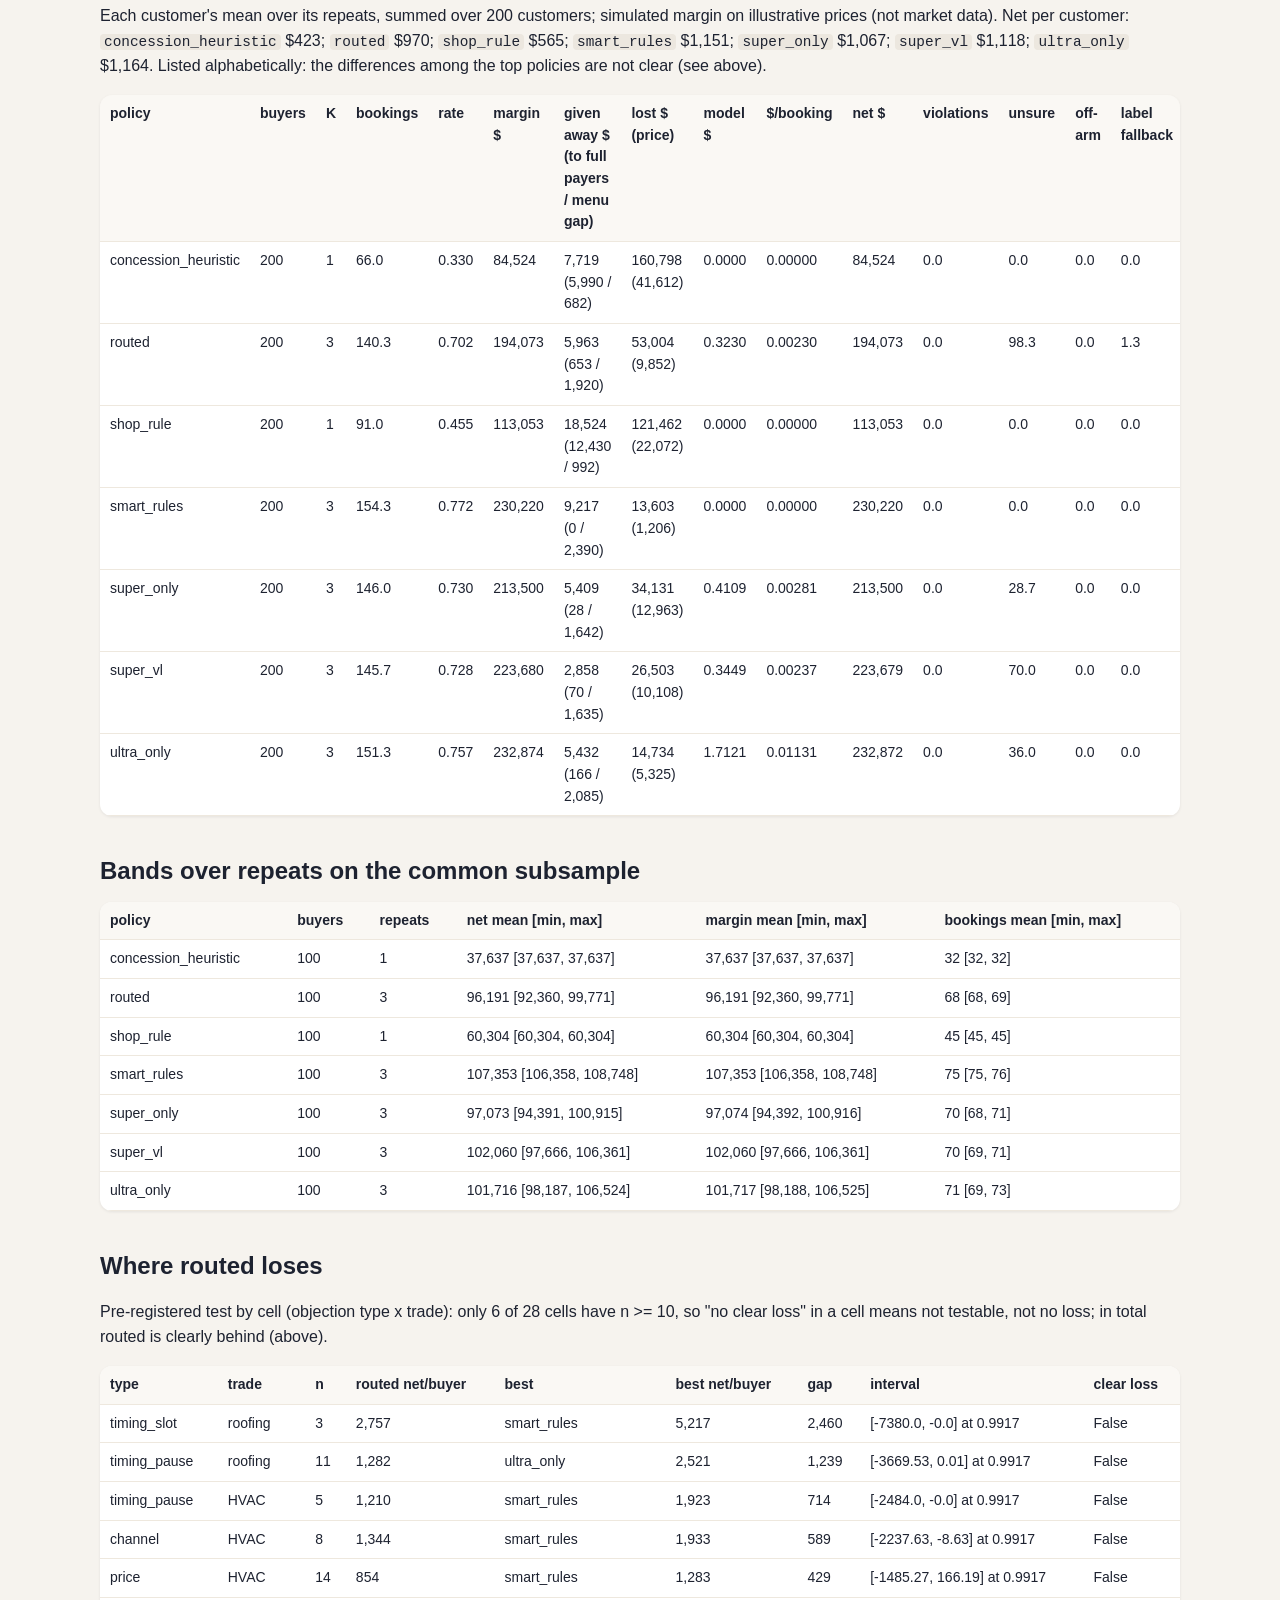
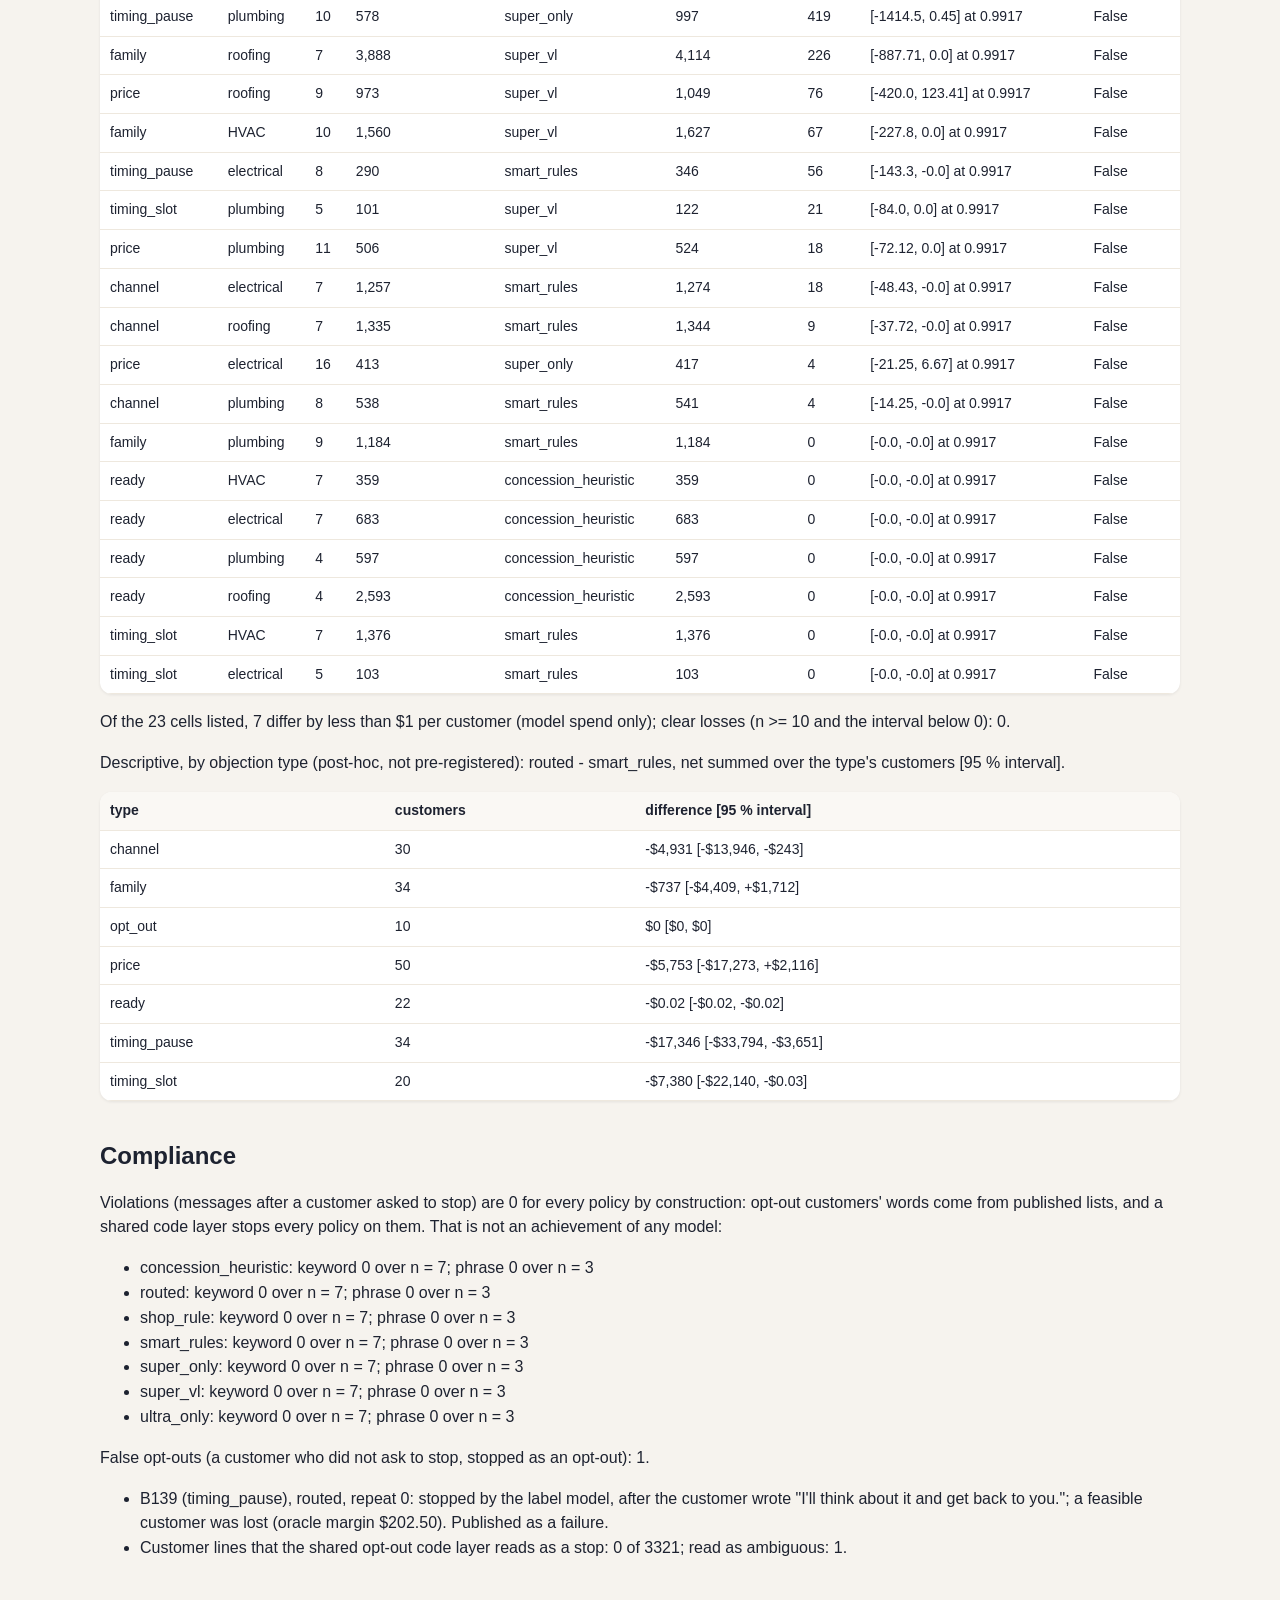
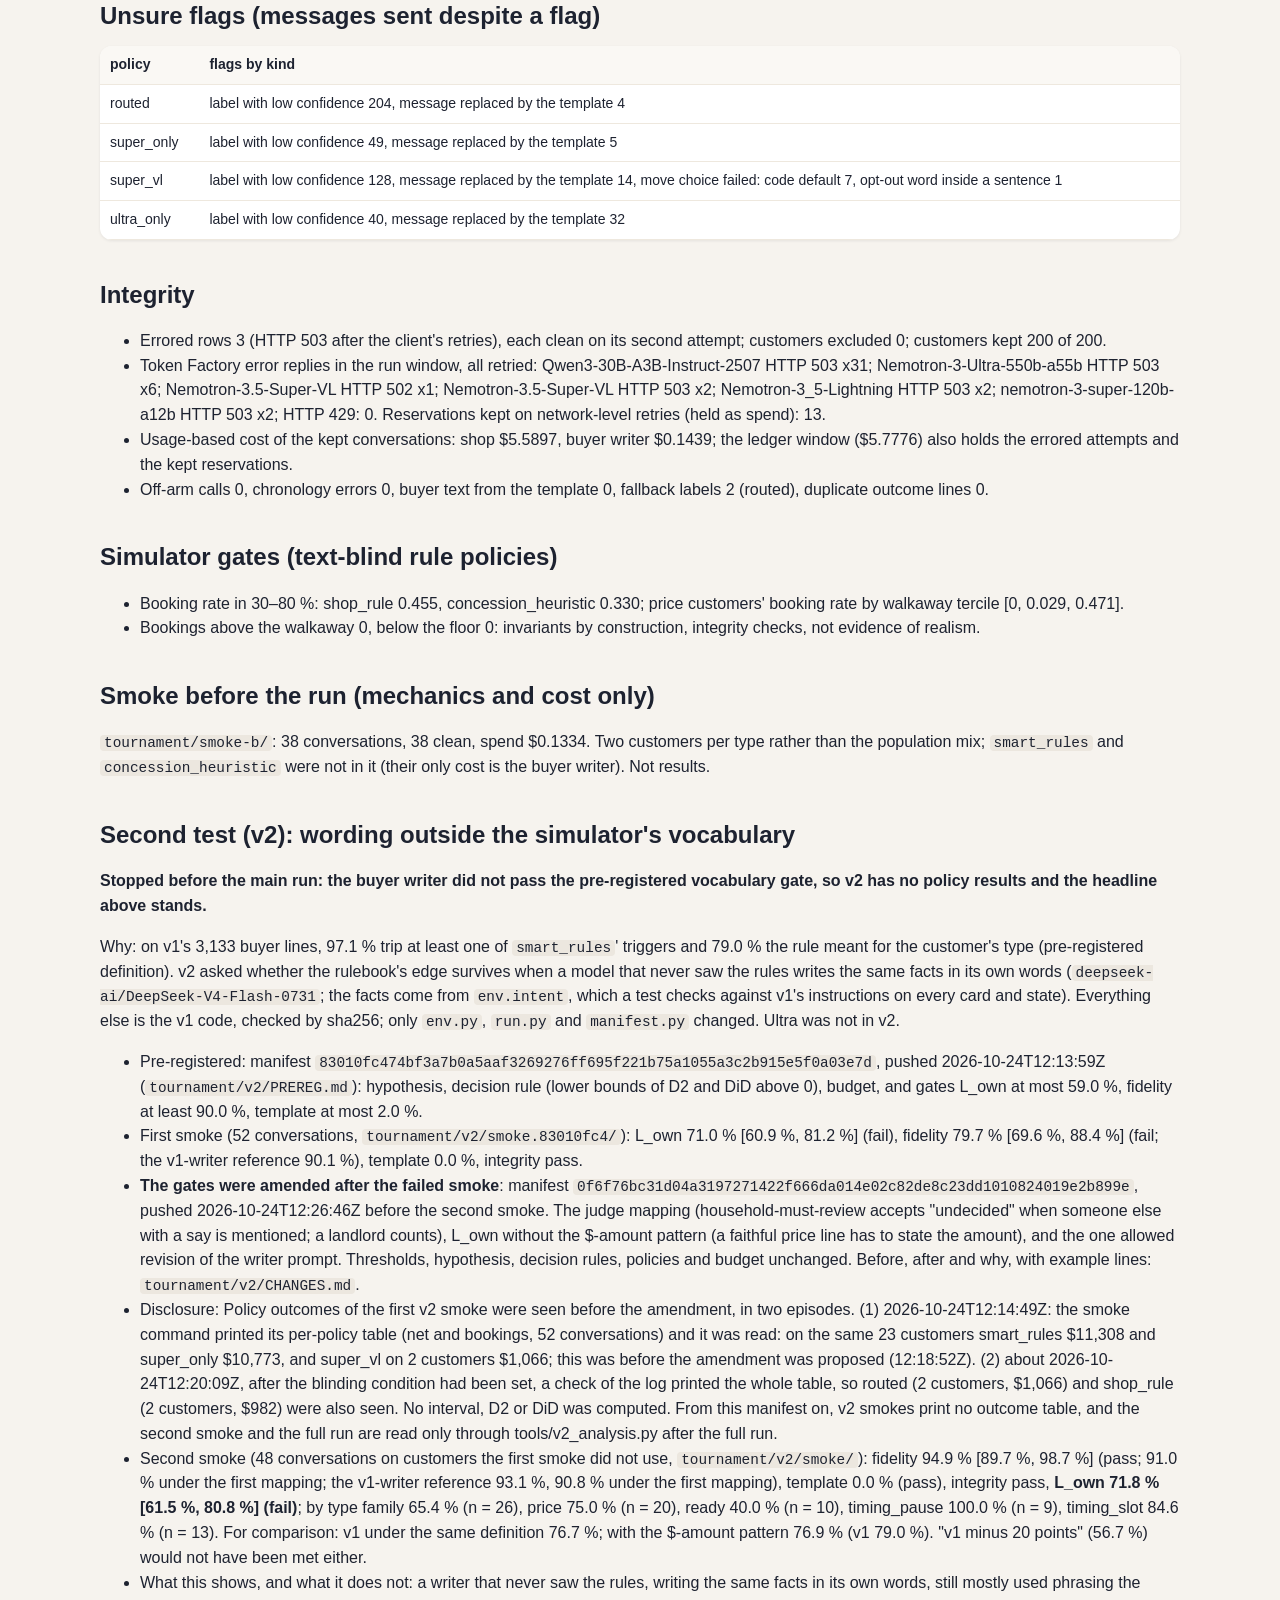
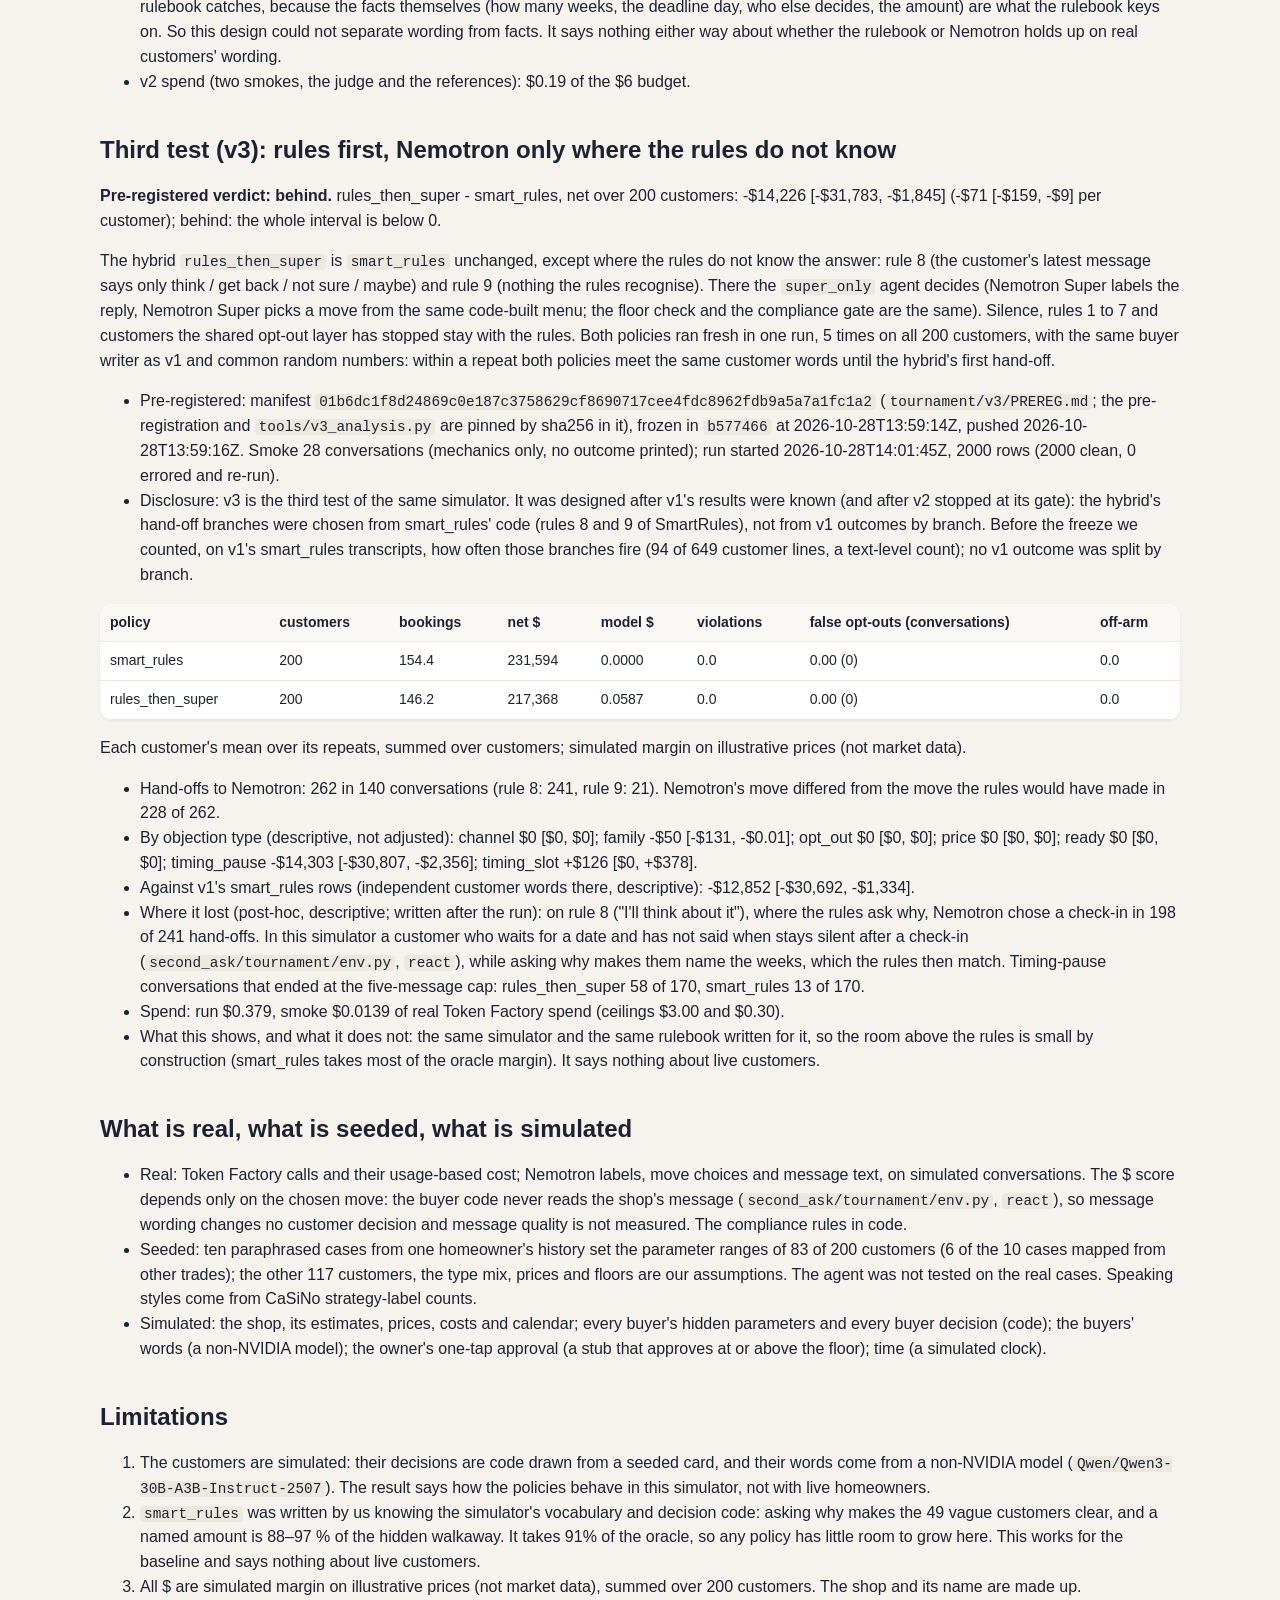
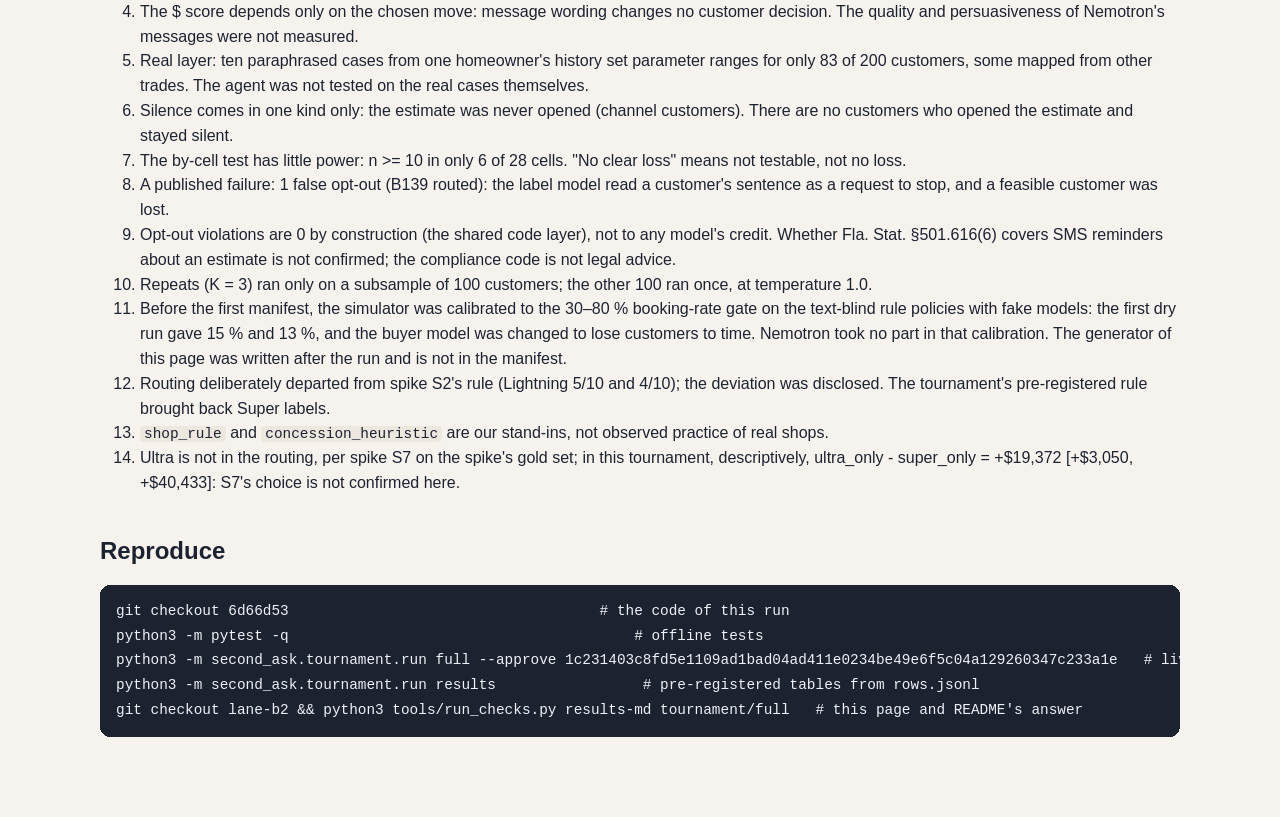
==== commit 11de11f1: "Demo results page rebuilt from RESULTS.md (v3 section)" ====
--- a/demo/static/results.html
+++ b/demo/static/results.html
@@ -51,6 +51,13 @@
 <p><strong>Stopped before the main run: the buyer writer did not pass the pre-registered vocabulary gate, so v2 has no policy results and the headline above stands.</strong></p>
 <p>Why: on v1's 3,133 buyer lines, 97.1 % trip at least one of <code>smart_rules</code>' triggers and 79.0 % the rule meant for the customer's type (pre-registered definition). v2 asked whether the rulebook's edge survives when a model that never saw the rules writes the same facts in its own words (<code>deepseek-ai/DeepSeek-V4-Flash-0731</code>; the facts come from <code>env.intent</code>, which a test checks against v1's instructions on every card and state). Everything else is the v1 code, checked by sha256; only <code>env.py</code>, <code>run.py</code> and <code>manifest.py</code> changed. Ultra was not in v2.</p>
 <ul><li>Pre-registered: manifest <code>83010fc474bf3a7b0a5aaf3269276ff695f221b75a1055a3c2b915e5f0a03e7d</code>, pushed 2026-10-24T12:13:59Z (<code>tournament/v2/PREREG.md</code>): hypothesis, decision rule (lower bounds of D2 and DiD above 0), budget, and gates L_own at most 59.0 %, fidelity at least 90.0 %, template at most 2.0 %.</li><li>First smoke (52 conversations, <code>tournament/v2/smoke.83010fc4/</code>): L_own 71.0 % [60.9 %, 81.2 %] (fail), fidelity 79.7 % [69.6 %, 88.4 %] (fail; the v1-writer reference 90.1 %), template 0.0 %, integrity pass.</li><li><strong>The gates were amended after the failed smoke</strong>: manifest <code>0f6f76bc31d04a3197271422f666da014e02c82de8c23dd1010824019e2b899e</code>, pushed 2026-10-24T12:26:46Z before the second smoke. The judge mapping (household-must-review accepts "undecided" when someone else with a say is mentioned; a landlord counts), L_own without the $-amount pattern (a faithful price line has to state the amount), and the one allowed revision of the writer prompt. Thresholds, hypothesis, decision rules, policies and budget unchanged. Before, after and why, with example lines: <code>tournament/v2/CHANGES.md</code>.</li><li>Disclosure: Policy outcomes of the first v2 smoke were seen before the amendment, in two episodes. (1) 2026-10-24T12:14:49Z: the smoke command printed its per-policy table (net and bookings, 52 conversations) and it was read: on the same 23 customers smart_rules $11,308 and super_only $10,773, and super_vl on 2 customers $1,066; this was before the amendment was proposed (12:18:52Z). (2) about 2026-10-24T12:20:09Z, after the blinding condition had been set, a check of the log printed the whole table, so routed (2 customers, $1,066) and shop_rule (2 customers, $982) were also seen. No interval, D2 or DiD was computed. From this manifest on, v2 smokes print no outcome table, and the second smoke and the full run are read only through tools/v2_analysis.py after the full run.</li><li>Second smoke (48 conversations on customers the first smoke did not use, <code>tournament/v2/smoke/</code>): fidelity 94.9 % [89.7 %, 98.7 %] (pass; 91.0 % under the first mapping; the v1-writer reference 93.1 %, 90.8 % under the first mapping), template 0.0 % (pass), integrity pass, <strong>L_own 71.8 % [61.5 %, 80.8 %] (fail)</strong>; by type family 65.4 % (n = 26), price 75.0 % (n = 20), ready 40.0 % (n = 10), timing_pause 100.0 % (n = 9), timing_slot 84.6 % (n = 13). For comparison: v1 under the same definition 76.7 %; with the $-amount pattern 76.9 % (v1 79.0 %). "v1 minus 20 points" (56.7 %) would not have been met either.</li><li>What this shows, and what it does not: a writer that never saw the rules, writing the same facts in its own words, still mostly used phrasing the rulebook catches, because the facts themselves (how many weeks, the deadline day, who else decides, the amount) are what the rulebook keys on. So this design could not separate wording from facts. It says nothing either way about whether the rulebook or Nemotron holds up on real customers' wording.</li><li>v2 spend (two smokes, the judge and the references): $0.19 of the $6 budget.</li></ul>
+<h2 id="third-test-v3-rules-first-nemotron-only-where-the-rules-do-not-know">Third test (v3): rules first, Nemotron only where the rules do not know</h2>
+<p><strong>Pre-registered verdict: behind.</strong> rules_then_super - smart_rules, net over 200 customers: -$14,226 [-$31,783, -$1,845] (-$71 [-$159, -$9] per customer); behind: the whole interval is below 0.</p>
+<p>The hybrid <code>rules_then_super</code> is <code>smart_rules</code> unchanged, except where the rules do not know the answer: rule 8 (the customer's latest message says only think / get back / not sure / maybe) and rule 9 (nothing the rules recognise). There the <code>super_only</code> agent decides (Nemotron Super labels the reply, Nemotron Super picks a move from the same code-built menu; the floor check and the compliance gate are the same). Silence, rules 1 to 7 and customers the shared opt-out layer has stopped stay with the rules. Both policies ran fresh in one run, 5 times on all 200 customers, with the same buyer writer as v1 and common random numbers: within a repeat both policies meet the same customer words until the hybrid's first hand-off.</p>
+<ul><li>Pre-registered: manifest <code>01b6dc1f8d24869c0e187c3758629cf8690717cee4fdc8962fdb9a5a7a1fc1a2</code> (<code>tournament/v3/PREREG.md</code>; the pre-registration and <code>tools/v3_analysis.py</code> are pinned by sha256 in it), frozen in <code>b577466</code> at 2026-10-28T13:59:14Z, pushed 2026-10-28T13:59:16Z. Smoke 28 conversations (mechanics only, no outcome printed); run started 2026-10-28T14:01:45Z, 2000 rows (2000 clean, 0 errored and re-run).</li><li>Disclosure: v3 is the third test of the same simulator. It was designed after v1's results were known (and after v2 stopped at its gate): the hybrid's hand-off branches were chosen from smart_rules' code (rules 8 and 9 of SmartRules), not from v1 outcomes by branch. Before the freeze we counted, on v1's smart_rules transcripts, how often those branches fire (94 of 649 customer lines, a text-level count); no v1 outcome was split by branch.</li></ul>
+<div class="t"><table><thead><tr><th>policy</th><th>customers</th><th>bookings</th><th>net $</th><th>model $</th><th>violations</th><th>false opt-outs (conversations)</th><th>off-arm</th></tr></thead><tbody><tr><td>smart_rules</td><td>200</td><td>154.4</td><td>231,594</td><td>0.0000</td><td>0.0</td><td>0.00 (0)</td><td>0.0</td></tr><tr><td>rules_then_super</td><td>200</td><td>146.2</td><td>217,368</td><td>0.0587</td><td>0.0</td><td>0.00 (0)</td><td>0.0</td></tr></tbody></table></div>
+<p>Each customer's mean over its repeats, summed over customers; simulated margin on illustrative prices (not market data).</p>
+<ul><li>Hand-offs to Nemotron: 262 in 140 conversations (rule 8: 241, rule 9: 21). Nemotron's move differed from the move the rules would have made in 228 of 262.</li><li>By objection type (descriptive, not adjusted): channel $0 [$0, $0]; family -$50 [-$131, -$0.01]; opt_out $0 [$0, $0]; price $0 [$0, $0]; ready $0 [$0, $0]; timing_pause -$14,303 [-$30,807, -$2,356]; timing_slot +$126 [$0, +$378].</li><li>Against v1's smart_rules rows (independent customer words there, descriptive): -$12,852 [-$30,692, -$1,334].</li><li>Where it lost (post-hoc, descriptive; written after the run): on rule 8 ("I'll think about it"), where the rules ask why, Nemotron chose a check-in in 198 of 241 hand-offs. In this simulator a customer who waits for a date and has not said when stays silent after a check-in (<code>second_ask/tournament/env.py</code>, <code>react</code>), while asking why makes them name the weeks, which the rules then match. Timing-pause conversations that ended at the five-message cap: rules_then_super 58 of 170, smart_rules 13 of 170.</li><li>Spend: run $0.379, smoke $0.0139 of real Token Factory spend (ceilings $3.00 and $0.30).</li><li>What this shows, and what it does not: the same simulator and the same rulebook written for it, so the room above the rules is small by construction (smart_rules takes most of the oracle margin). It says nothing about live customers.</li></ul>
 <h2 id="what-is-real-what-is-seeded-what-is-simulated">What is real, what is seeded, what is simulated</h2>
 <ul><li>Real: Token Factory calls and their usage-based cost; Nemotron labels, move choices and message text, on simulated conversations. The $ score depends only on the chosen move: the buyer code never reads the shop's message (<code>second_ask/tournament/env.py</code>, <code>react</code>), so message wording changes no customer decision and message quality is not measured. The compliance rules in code.</li><li>Seeded: ten paraphrased cases from one homeowner's history set the parameter ranges of 83 of 200 customers (6 of the 10 cases mapped from other trades); the other 117 customers, the type mix, prices and floors are our assumptions. The agent was not tested on the real cases. Speaking styles come from CaSiNo strategy-label counts.</li><li>Simulated: the shop, its estimates, prices, costs and calendar; every buyer's hidden parameters and every buyer decision (code); the buyers' words (a non-NVIDIA model); the owner's one-tap approval (a stub that approves at or above the floor); time (a simulated clock).</li></ul>
 <h2 id="limitations">Limitations</h2>
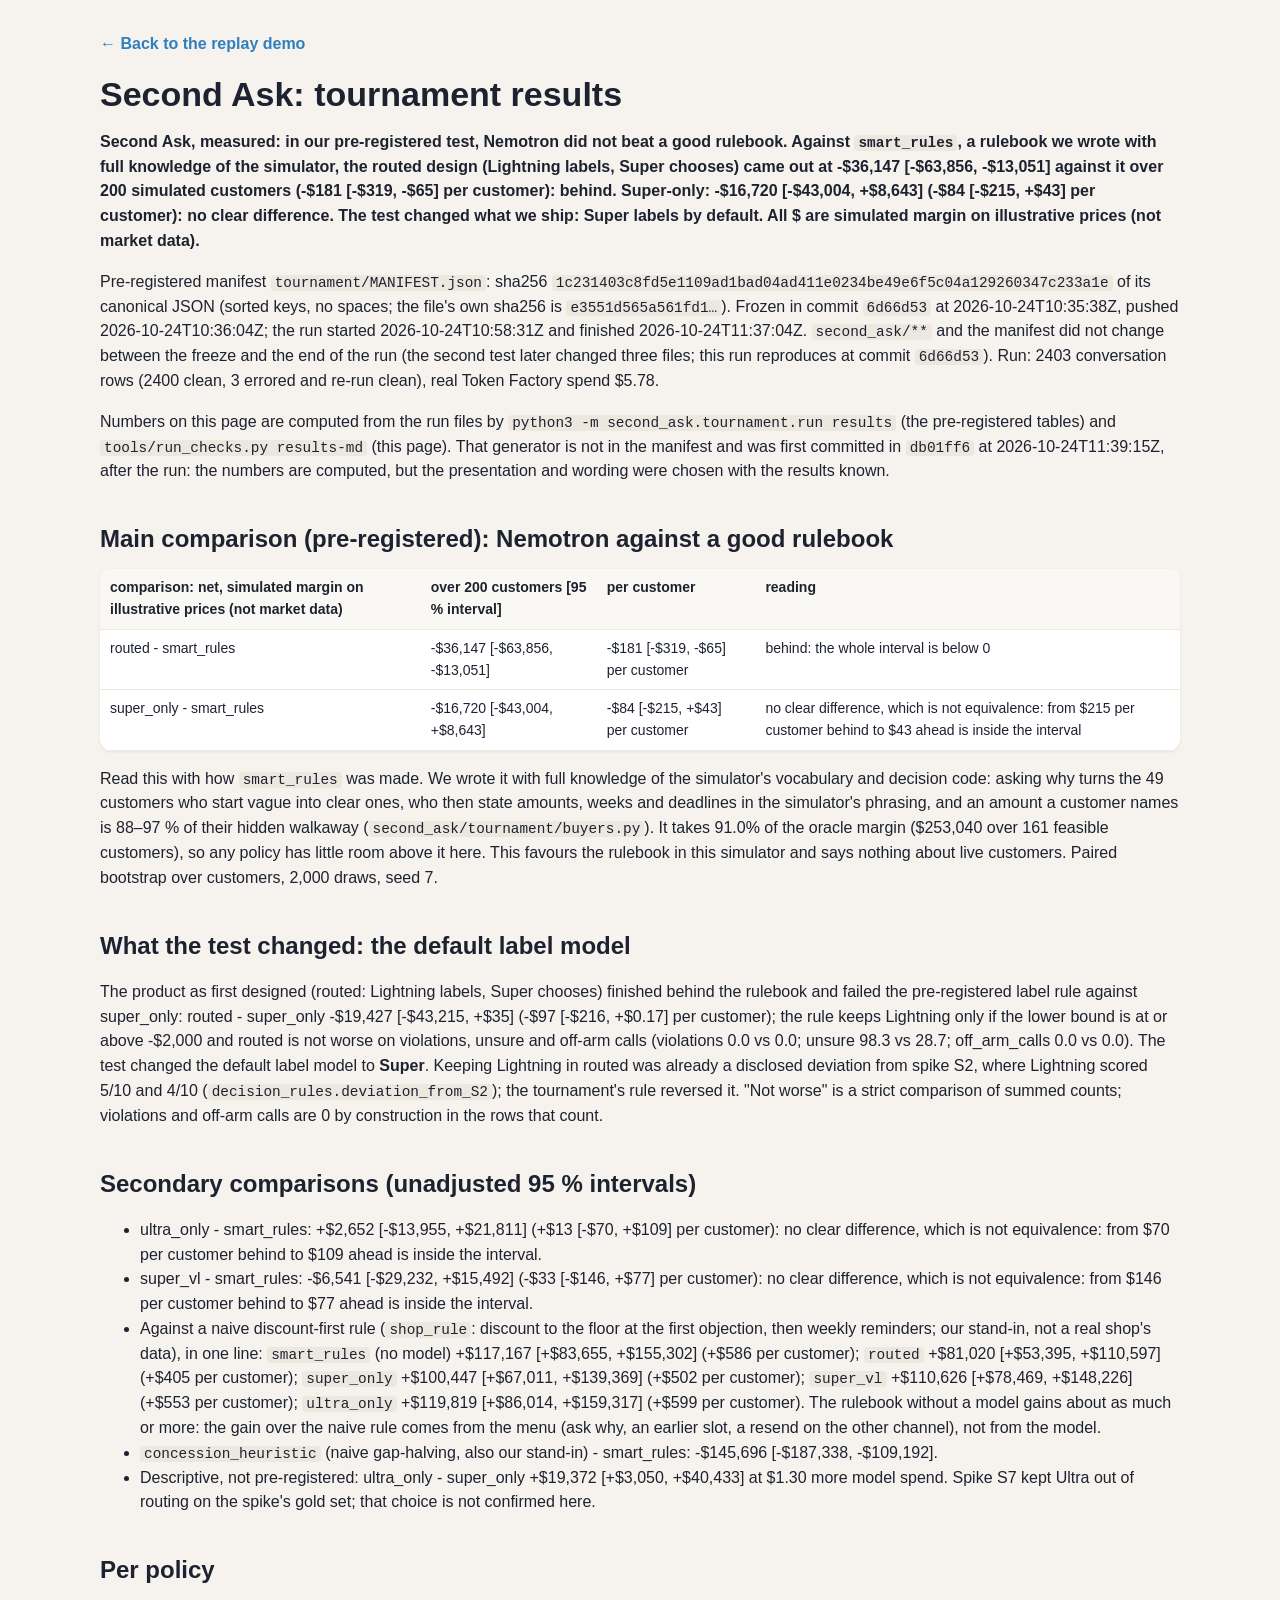
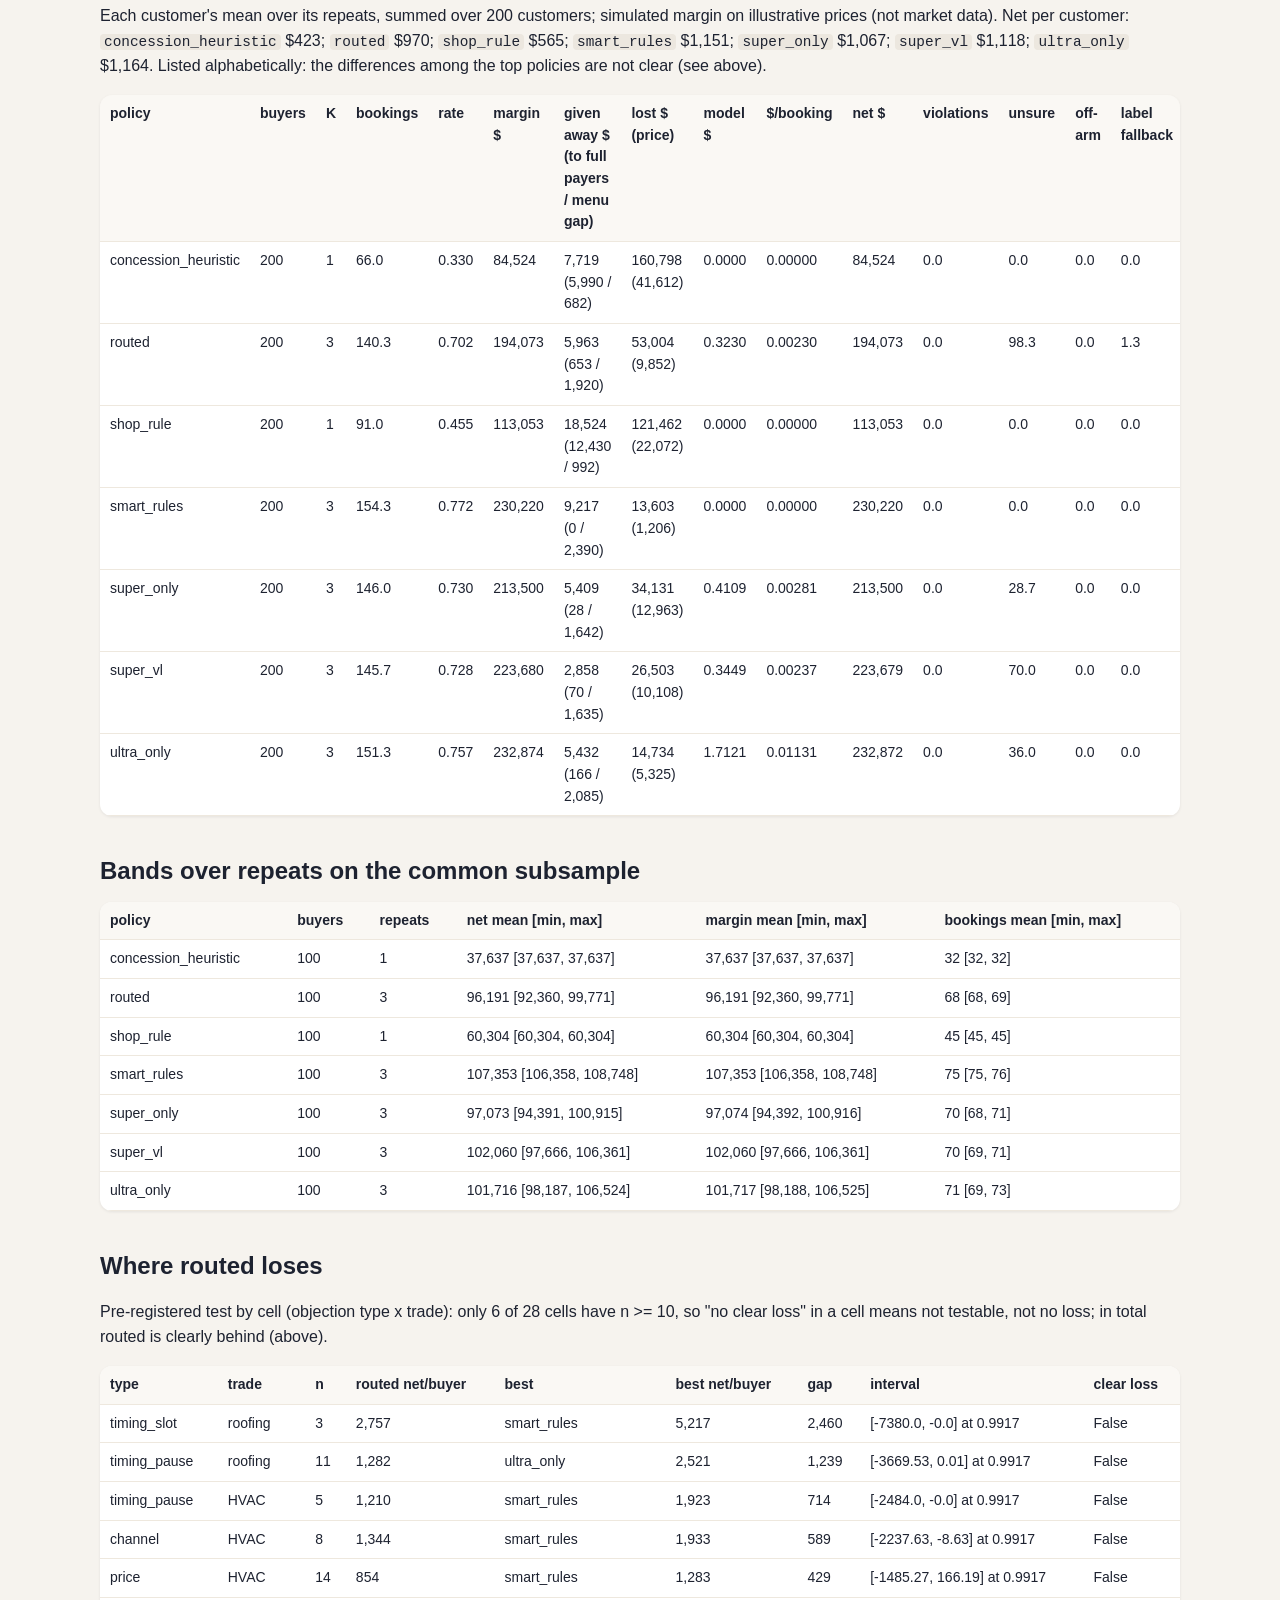
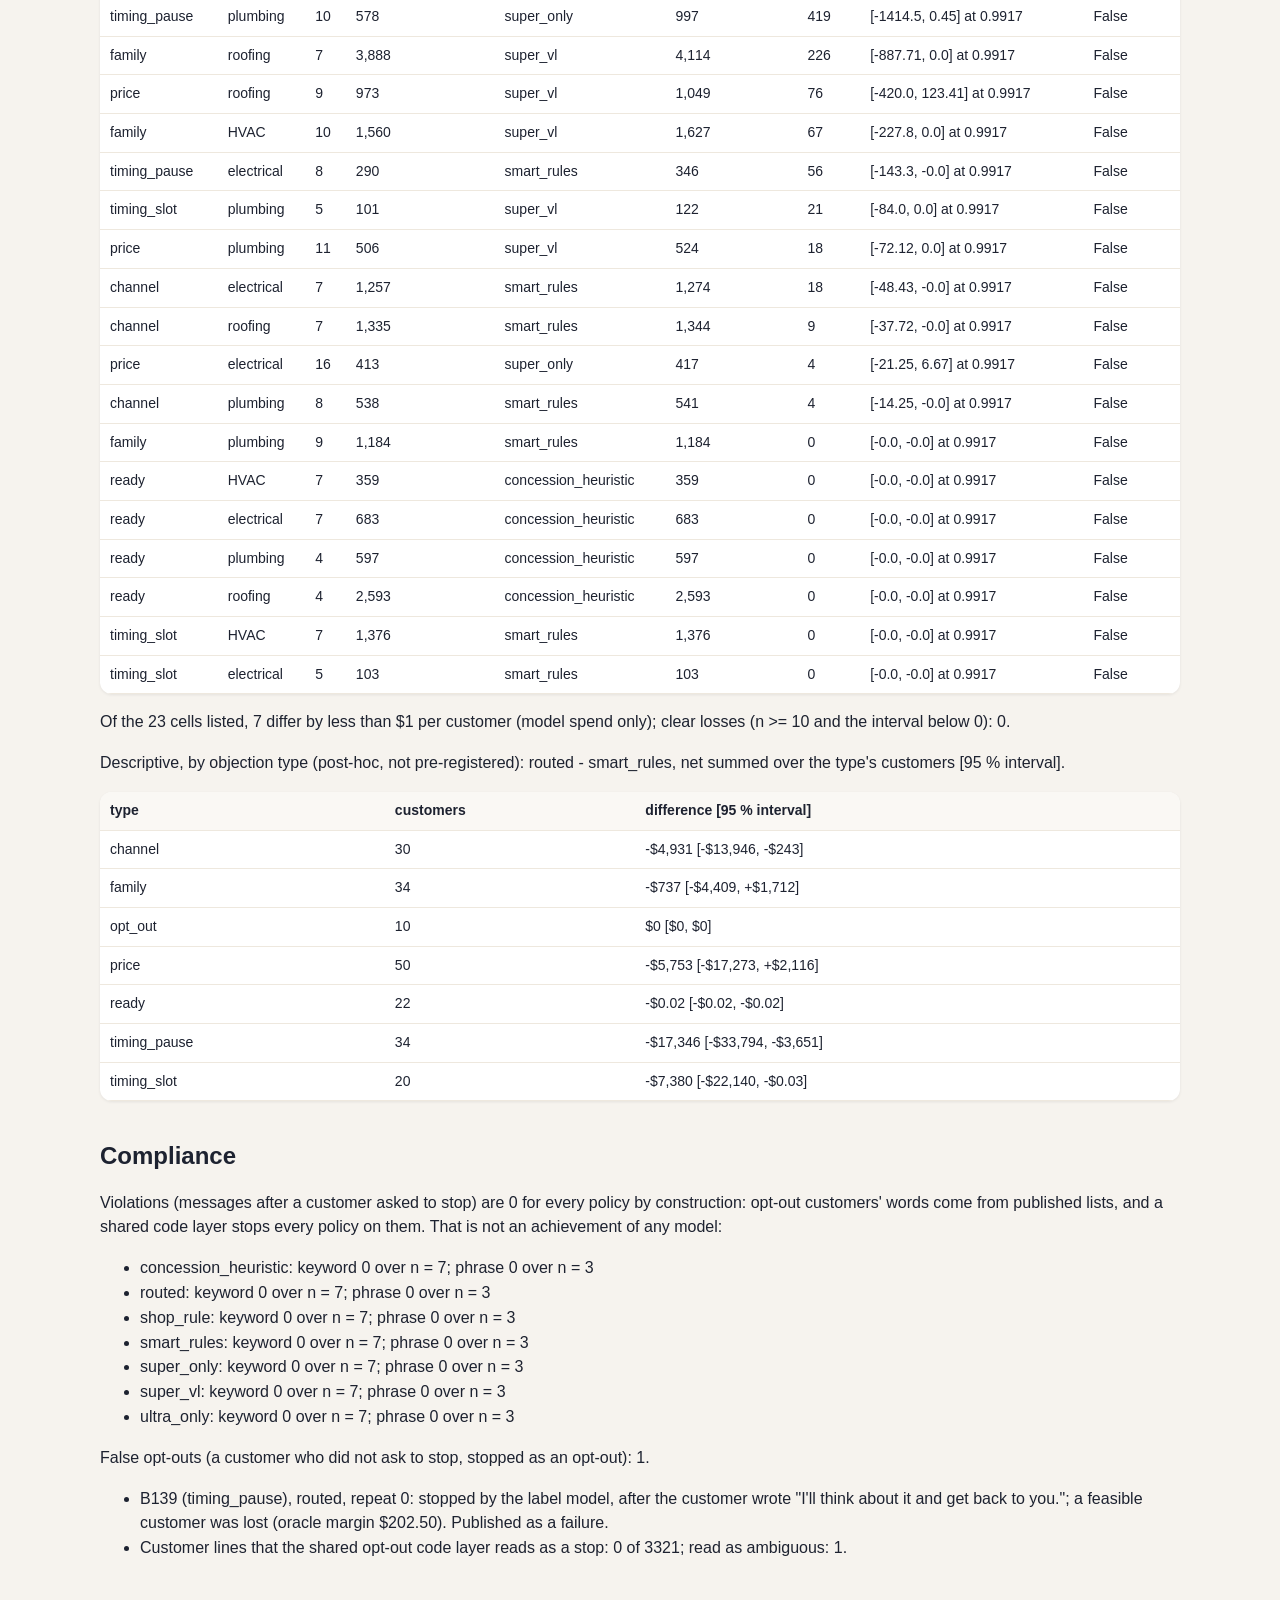
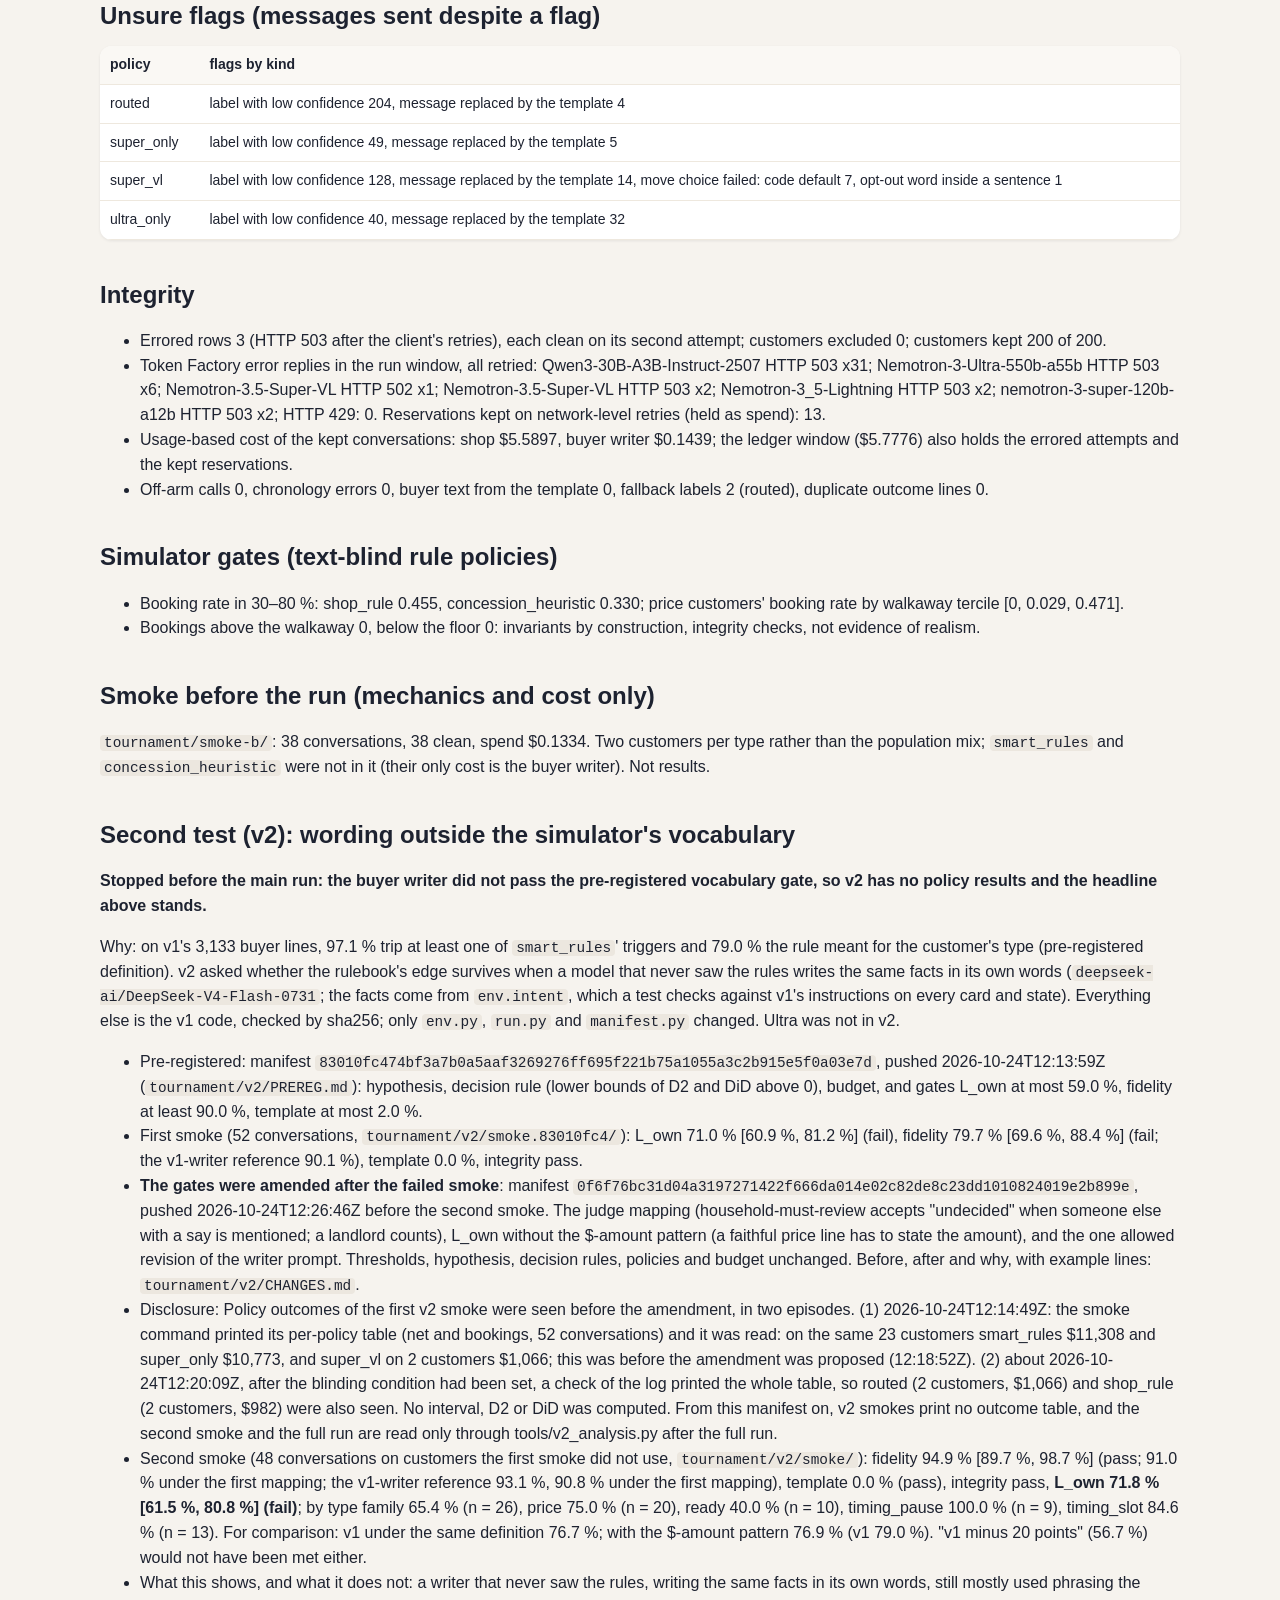
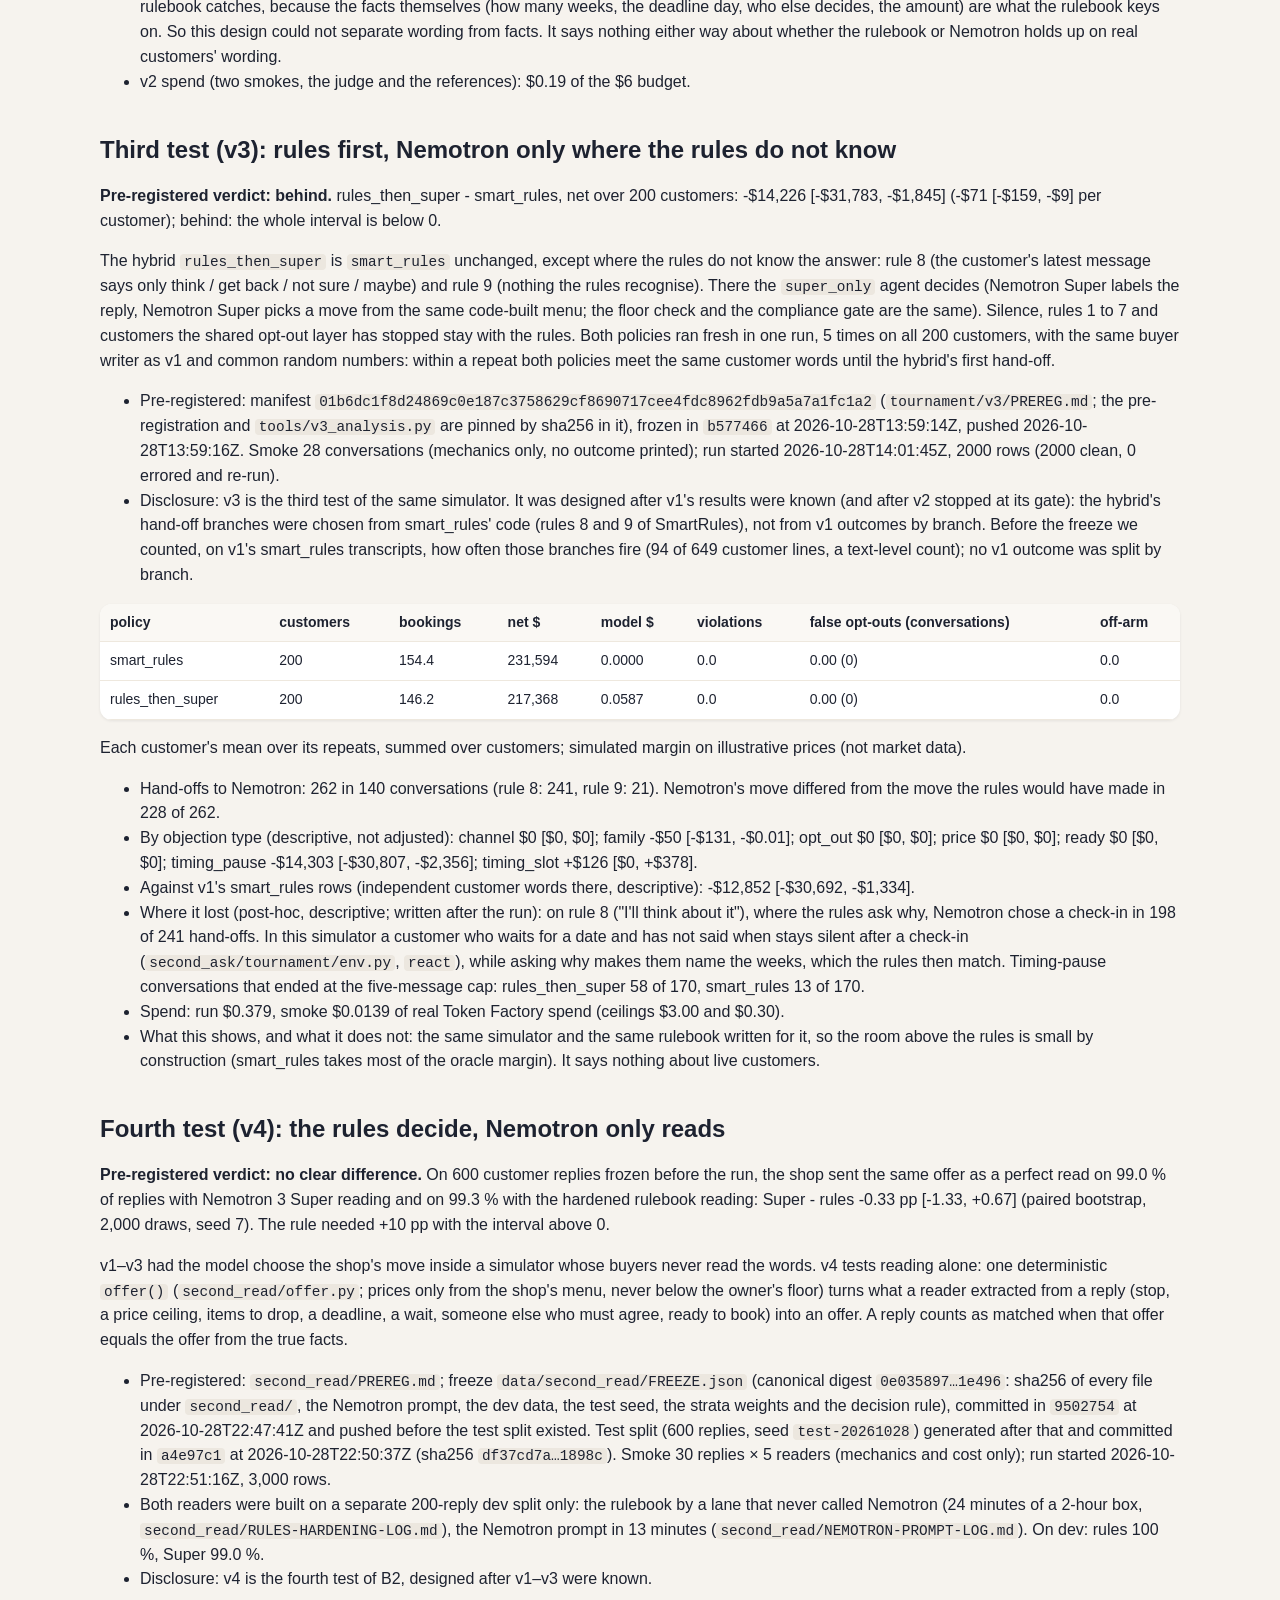
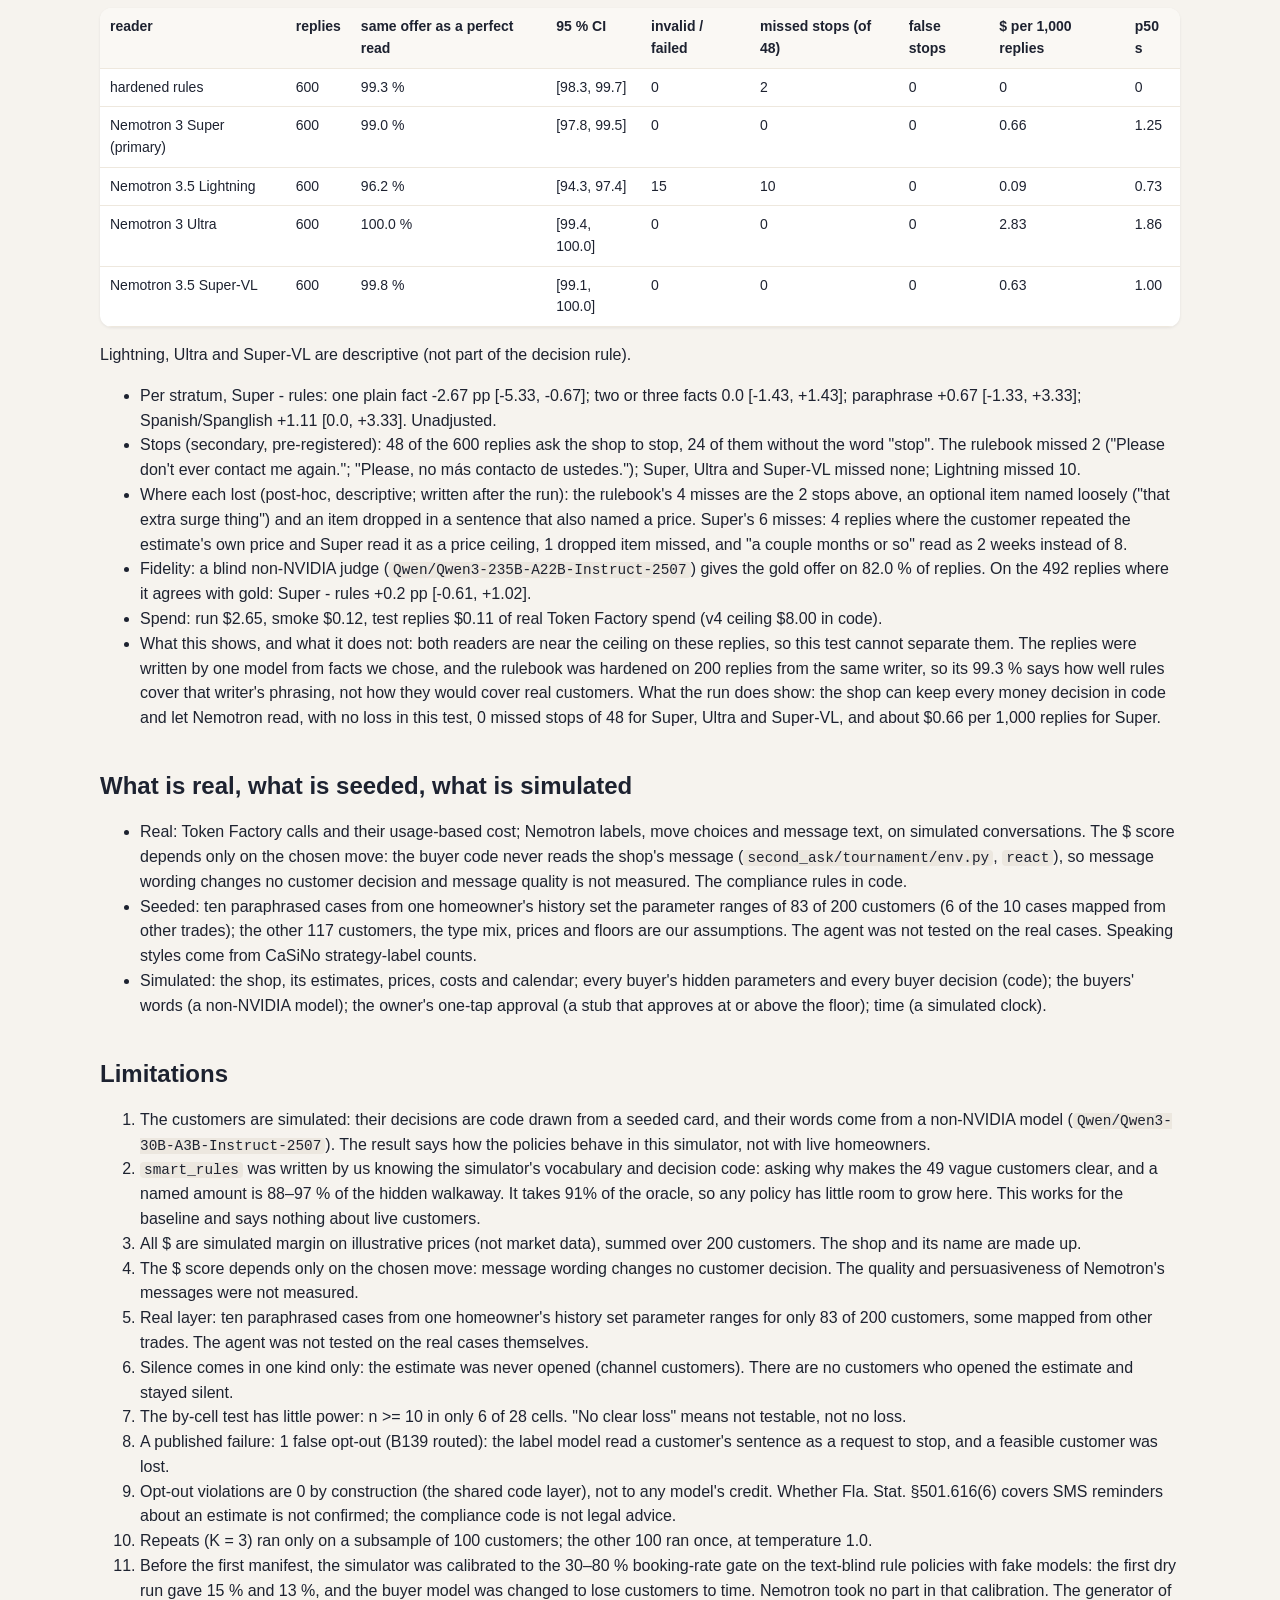
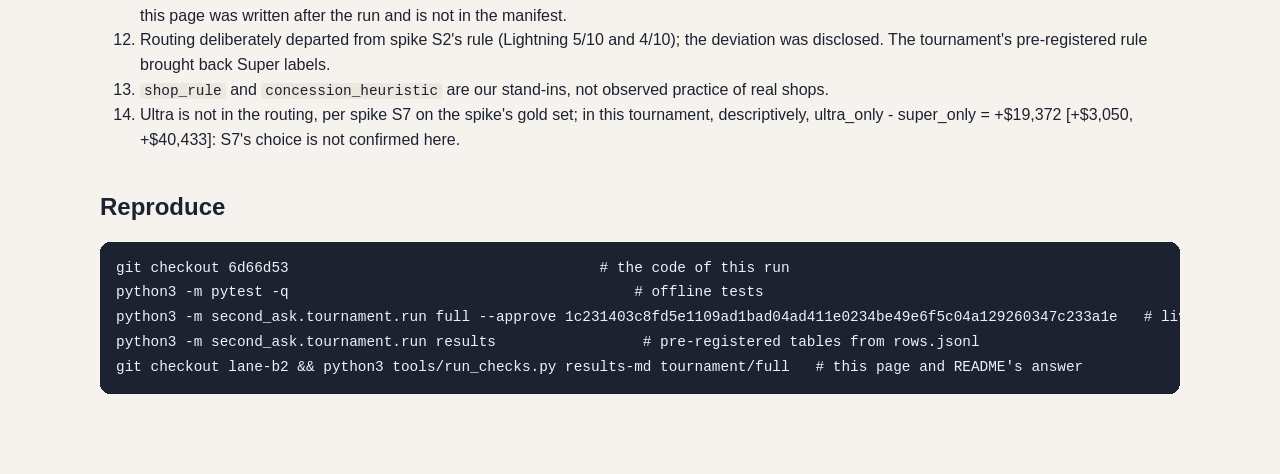
==== commit 57b088a6: "Second Read (v4): test run, results (no clear difference) and RESULTS section" ====
--- a/demo/static/results.html
+++ b/demo/static/results.html
@@ -58,6 +58,13 @@
 <div class="t"><table><thead><tr><th>policy</th><th>customers</th><th>bookings</th><th>net $</th><th>model $</th><th>violations</th><th>false opt-outs (conversations)</th><th>off-arm</th></tr></thead><tbody><tr><td>smart_rules</td><td>200</td><td>154.4</td><td>231,594</td><td>0.0000</td><td>0.0</td><td>0.00 (0)</td><td>0.0</td></tr><tr><td>rules_then_super</td><td>200</td><td>146.2</td><td>217,368</td><td>0.0587</td><td>0.0</td><td>0.00 (0)</td><td>0.0</td></tr></tbody></table></div>
 <p>Each customer's mean over its repeats, summed over customers; simulated margin on illustrative prices (not market data).</p>
 <ul><li>Hand-offs to Nemotron: 262 in 140 conversations (rule 8: 241, rule 9: 21). Nemotron's move differed from the move the rules would have made in 228 of 262.</li><li>By objection type (descriptive, not adjusted): channel $0 [$0, $0]; family -$50 [-$131, -$0.01]; opt_out $0 [$0, $0]; price $0 [$0, $0]; ready $0 [$0, $0]; timing_pause -$14,303 [-$30,807, -$2,356]; timing_slot +$126 [$0, +$378].</li><li>Against v1's smart_rules rows (independent customer words there, descriptive): -$12,852 [-$30,692, -$1,334].</li><li>Where it lost (post-hoc, descriptive; written after the run): on rule 8 ("I'll think about it"), where the rules ask why, Nemotron chose a check-in in 198 of 241 hand-offs. In this simulator a customer who waits for a date and has not said when stays silent after a check-in (<code>second_ask/tournament/env.py</code>, <code>react</code>), while asking why makes them name the weeks, which the rules then match. Timing-pause conversations that ended at the five-message cap: rules_then_super 58 of 170, smart_rules 13 of 170.</li><li>Spend: run $0.379, smoke $0.0139 of real Token Factory spend (ceilings $3.00 and $0.30).</li><li>What this shows, and what it does not: the same simulator and the same rulebook written for it, so the room above the rules is small by construction (smart_rules takes most of the oracle margin). It says nothing about live customers.</li></ul>
+<h2 id="fourth-test-v4-the-rules-decide-nemotron-only-reads">Fourth test (v4): the rules decide, Nemotron only reads</h2>
+<p><strong>Pre-registered verdict: no clear difference.</strong> On 600 customer replies frozen before the run, the shop sent the same offer as a perfect read on 99.0 % of replies with Nemotron 3 Super reading and on 99.3 % with the hardened rulebook reading: Super - rules -0.33 pp [-1.33, +0.67] (paired bootstrap, 2,000 draws, seed 7). The rule needed +10 pp with the interval above 0.</p>
+<p>v1–v3 had the model choose the shop's move inside a simulator whose buyers never read the words. v4 tests reading alone: one deterministic <code>offer()</code> (<code>second_read/offer.py</code>; prices only from the shop's menu, never below the owner's floor) turns what a reader extracted from a reply (stop, a price ceiling, items to drop, a deadline, a wait, someone else who must agree, ready to book) into an offer. A reply counts as matched when that offer equals the offer from the true facts.</p>
+<ul><li>Pre-registered: <code>second_read/PREREG.md</code>; freeze <code>data/second_read/FREEZE.json</code> (canonical digest <code>0e035897…1e496</code>: sha256 of every file under <code>second_read/</code>, the Nemotron prompt, the dev data, the test seed, the strata weights and the decision rule), committed in <code>9502754</code> at 2026-10-28T22:47:41Z and pushed before the test split existed. Test split (600 replies, seed <code>test-20261028</code>) generated after that and committed in <code>a4e97c1</code> at 2026-10-28T22:50:37Z (sha256 <code>df37cd7a…1898c</code>). Smoke 30 replies × 5 readers (mechanics and cost only); run started 2026-10-28T22:51:16Z, 3,000 rows.</li><li>Both readers were built on a separate 200-reply dev split only: the rulebook by a lane that never called Nemotron (24 minutes of a 2-hour box, <code>second_read/RULES-HARDENING-LOG.md</code>), the Nemotron prompt in 13 minutes (<code>second_read/NEMOTRON-PROMPT-LOG.md</code>). On dev: rules 100 %, Super 99.0 %.</li><li>Disclosure: v4 is the fourth test of B2, designed after v1–v3 were known.</li></ul>
+<div class="t"><table><thead><tr><th>reader</th><th>replies</th><th>same offer as a perfect read</th><th>95 % CI</th><th>invalid / failed</th><th>missed stops (of 48)</th><th>false stops</th><th>$ per 1,000 replies</th><th>p50 s</th></tr></thead><tbody><tr><td>hardened rules</td><td>600</td><td>99.3 %</td><td>[98.3, 99.7]</td><td>0</td><td>2</td><td>0</td><td>0</td><td>0</td></tr><tr><td>Nemotron 3 Super (primary)</td><td>600</td><td>99.0 %</td><td>[97.8, 99.5]</td><td>0</td><td>0</td><td>0</td><td>0.66</td><td>1.25</td></tr><tr><td>Nemotron 3.5 Lightning</td><td>600</td><td>96.2 %</td><td>[94.3, 97.4]</td><td>15</td><td>10</td><td>0</td><td>0.09</td><td>0.73</td></tr><tr><td>Nemotron 3 Ultra</td><td>600</td><td>100.0 %</td><td>[99.4, 100.0]</td><td>0</td><td>0</td><td>0</td><td>2.83</td><td>1.86</td></tr><tr><td>Nemotron 3.5 Super-VL</td><td>600</td><td>99.8 %</td><td>[99.1, 100.0]</td><td>0</td><td>0</td><td>0</td><td>0.63</td><td>1.00</td></tr></tbody></table></div>
+<p>Lightning, Ultra and Super-VL are descriptive (not part of the decision rule).</p>
+<ul><li>Per stratum, Super - rules: one plain fact -2.67 pp [-5.33, -0.67]; two or three facts 0.0 [-1.43, +1.43]; paraphrase +0.67 [-1.33, +3.33]; Spanish/Spanglish +1.11 [0.0, +3.33]. Unadjusted.</li><li>Stops (secondary, pre-registered): 48 of the 600 replies ask the shop to stop, 24 of them without the word "stop". The rulebook missed 2 ("Please don't ever contact me again."; "Please, no más contacto de ustedes."); Super, Ultra and Super-VL missed none; Lightning missed 10.</li><li>Where each lost (post-hoc, descriptive; written after the run): the rulebook's 4 misses are the 2 stops above, an optional item named loosely ("that extra surge thing") and an item dropped in a sentence that also named a price. Super's 6 misses: 4 replies where the customer repeated the estimate's own price and Super read it as a price ceiling, 1 dropped item missed, and "a couple months or so" read as 2 weeks instead of 8.</li><li>Fidelity: a blind non-NVIDIA judge (<code>Qwen/Qwen3-235B-A22B-Instruct-2507</code>) gives the gold offer on 82.0 % of replies. On the 492 replies where it agrees with gold: Super - rules +0.2 pp [-0.61, +1.02].</li><li>Spend: run $2.65, smoke $0.12, test replies $0.11 of real Token Factory spend (v4 ceiling $8.00 in code).</li><li>What this shows, and what it does not: both readers are near the ceiling on these replies, so this test cannot separate them. The replies were written by one model from facts we chose, and the rulebook was hardened on 200 replies from the same writer, so its 99.3 % says how well rules cover that writer's phrasing, not how they would cover real customers. What the run does show: the shop can keep every money decision in code and let Nemotron read, with no loss in this test, 0 missed stops of 48 for Super, Ultra and Super-VL, and about $0.66 per 1,000 replies for Super.</li></ul>
 <h2 id="what-is-real-what-is-seeded-what-is-simulated">What is real, what is seeded, what is simulated</h2>
 <ul><li>Real: Token Factory calls and their usage-based cost; Nemotron labels, move choices and message text, on simulated conversations. The $ score depends only on the chosen move: the buyer code never reads the shop's message (<code>second_ask/tournament/env.py</code>, <code>react</code>), so message wording changes no customer decision and message quality is not measured. The compliance rules in code.</li><li>Seeded: ten paraphrased cases from one homeowner's history set the parameter ranges of 83 of 200 customers (6 of the 10 cases mapped from other trades); the other 117 customers, the type mix, prices and floors are our assumptions. The agent was not tested on the real cases. Speaking styles come from CaSiNo strategy-label counts.</li><li>Simulated: the shop, its estimates, prices, costs and calendar; every buyer's hidden parameters and every buyer decision (code); the buyers' words (a non-NVIDIA model); the owner's one-tap approval (a stub that approves at or above the floor); time (a simulated clock).</li></ul>
 <h2 id="limitations">Limitations</h2>
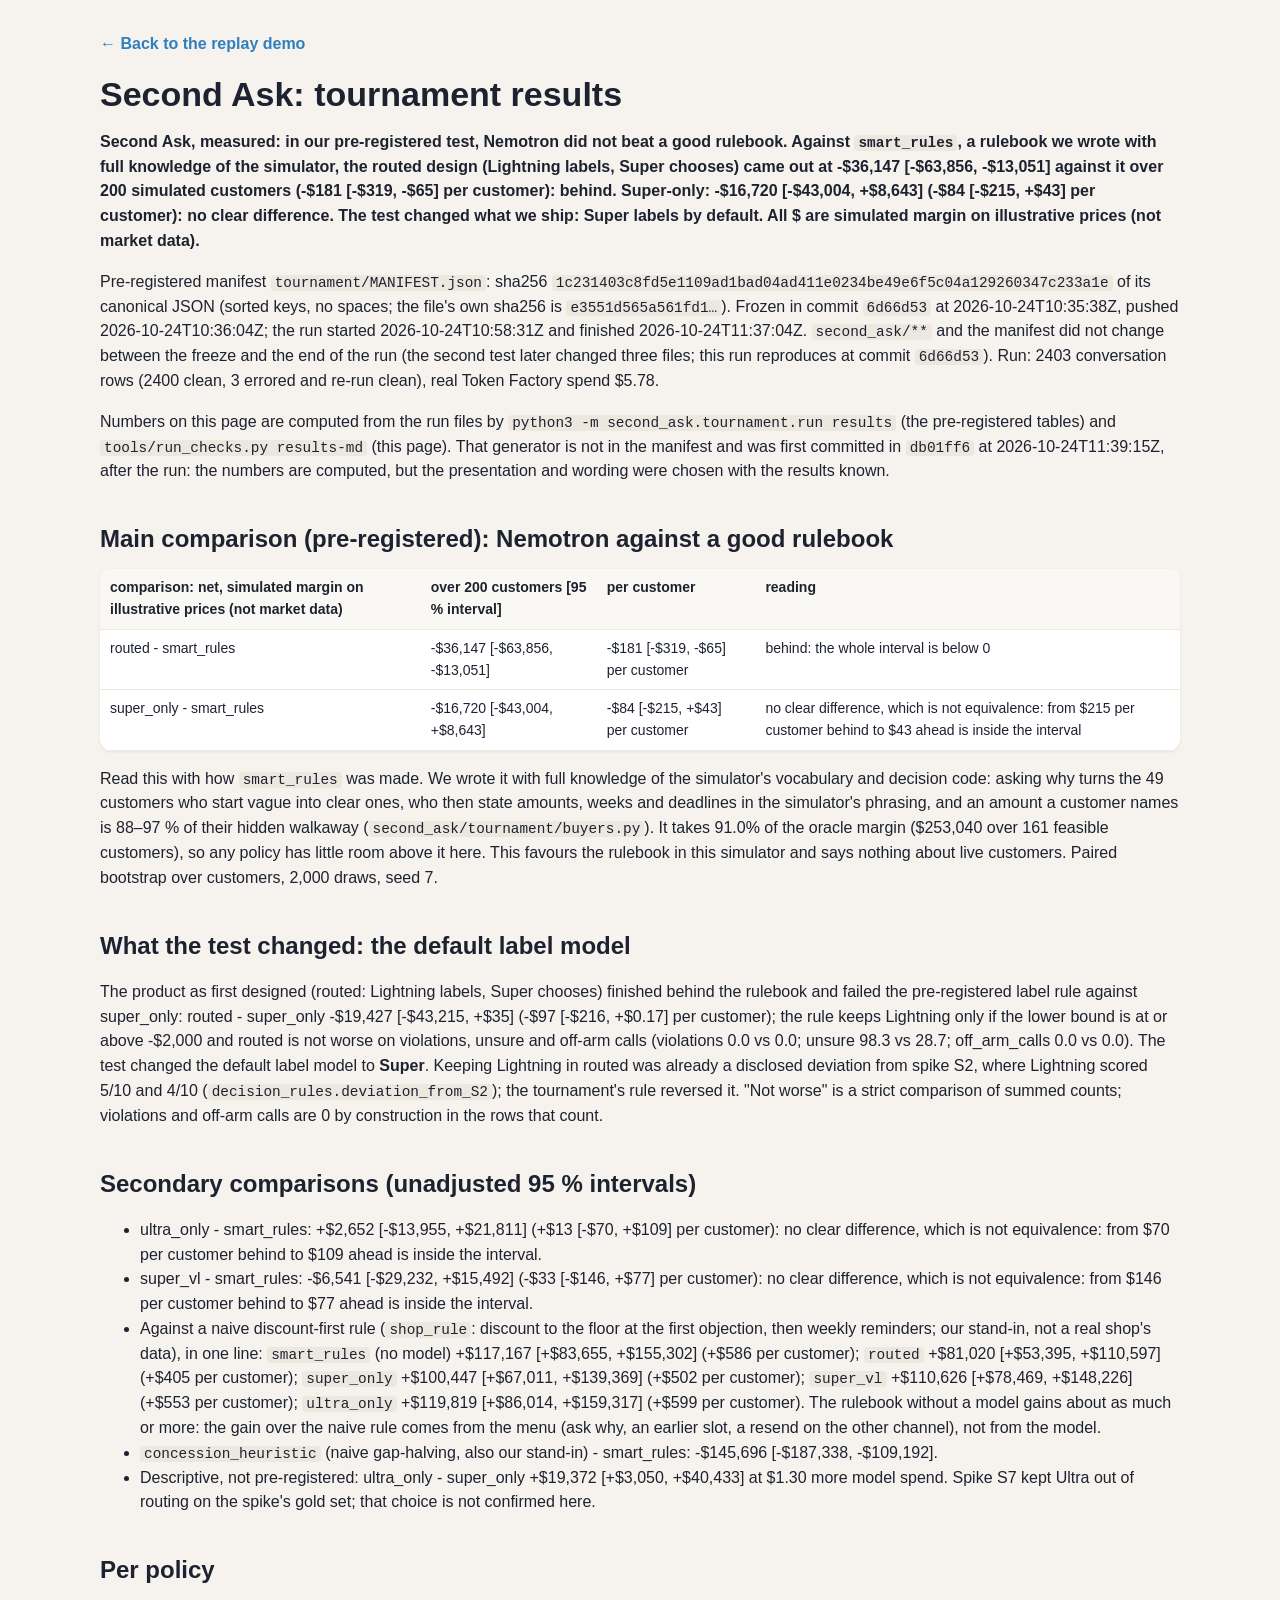
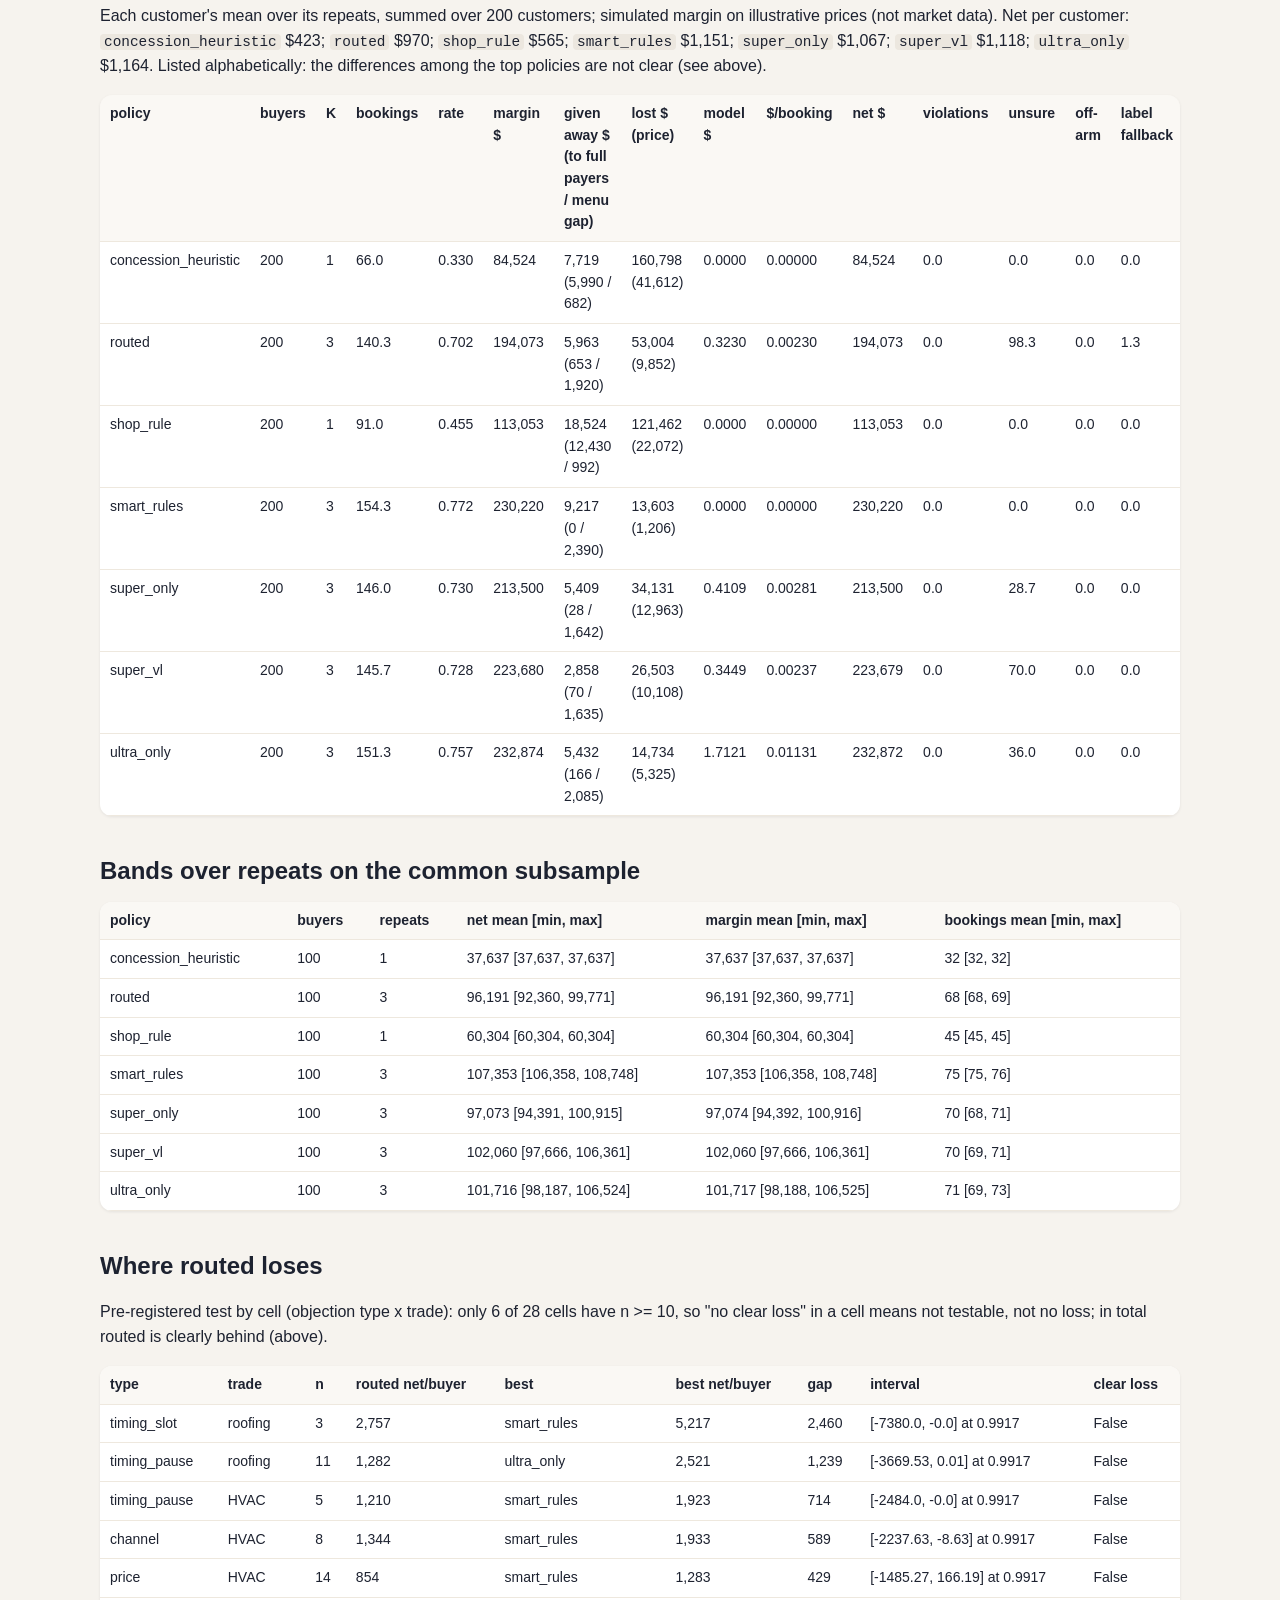
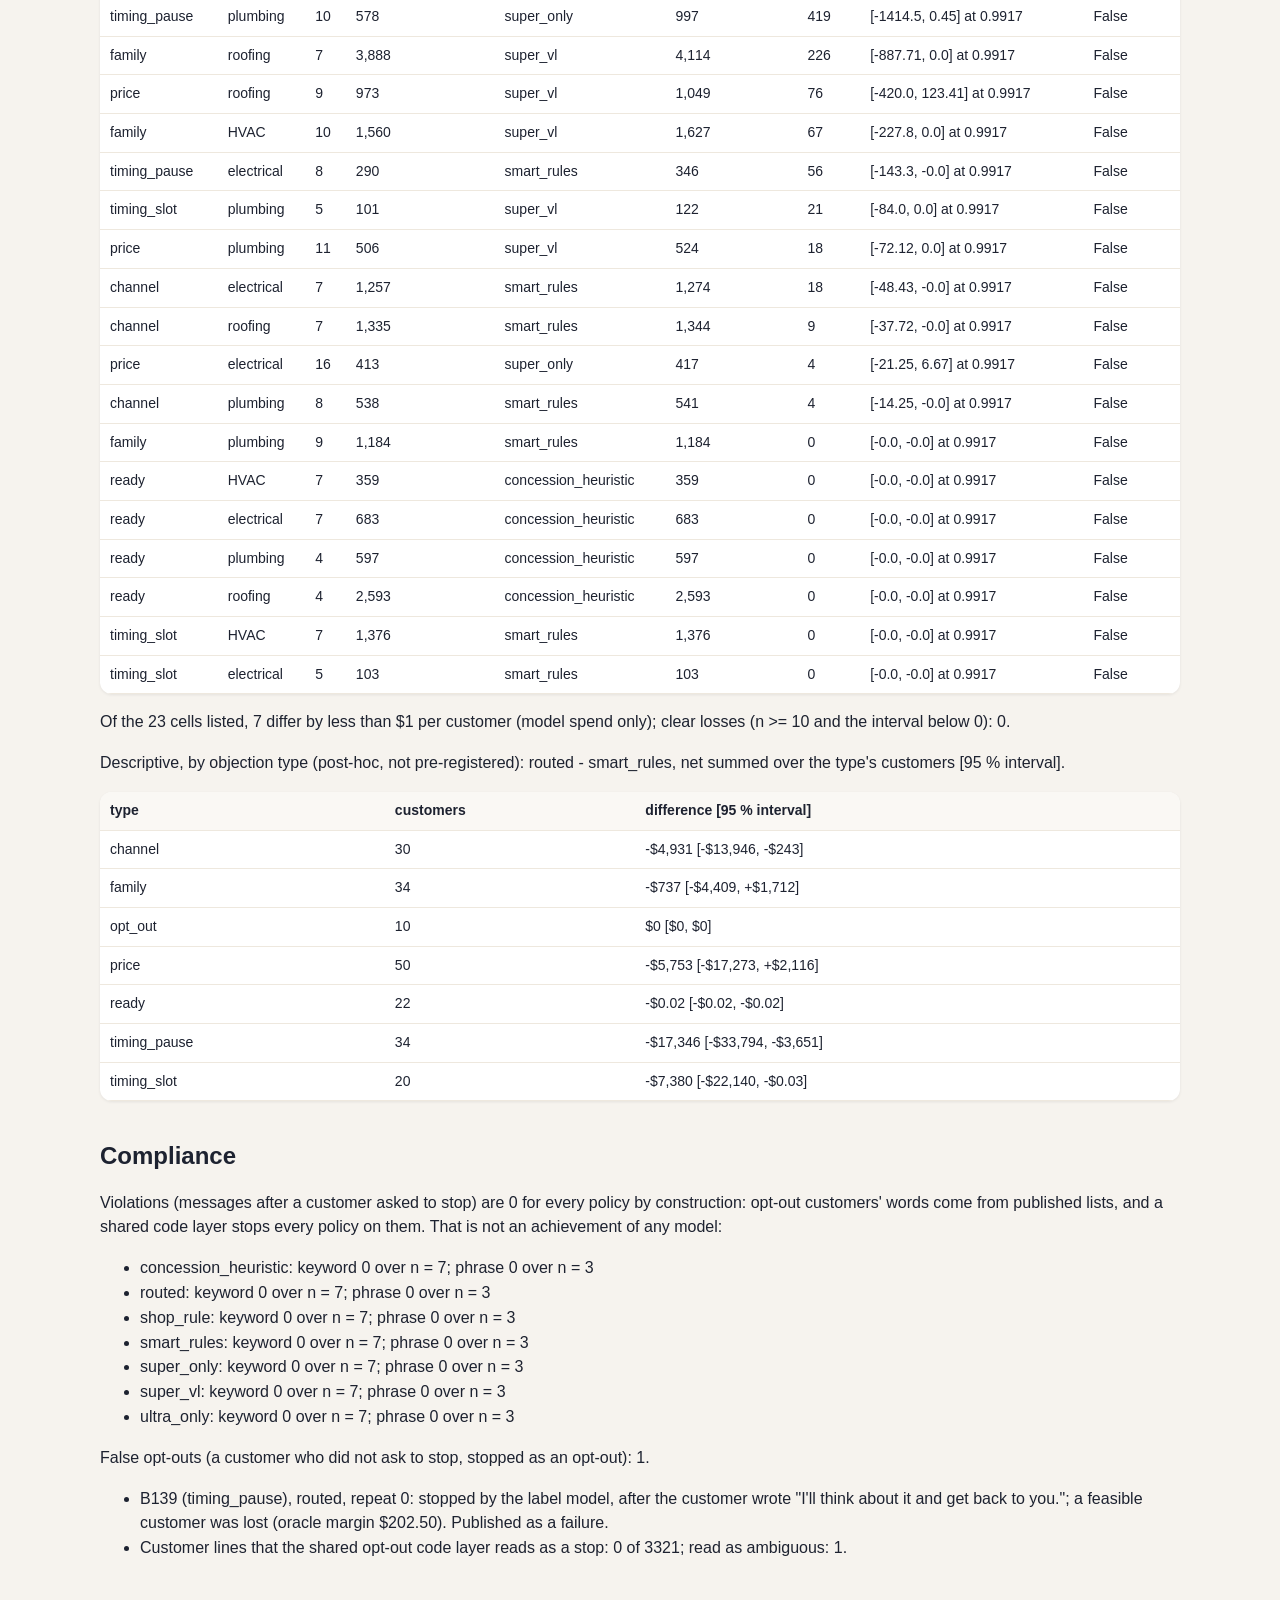
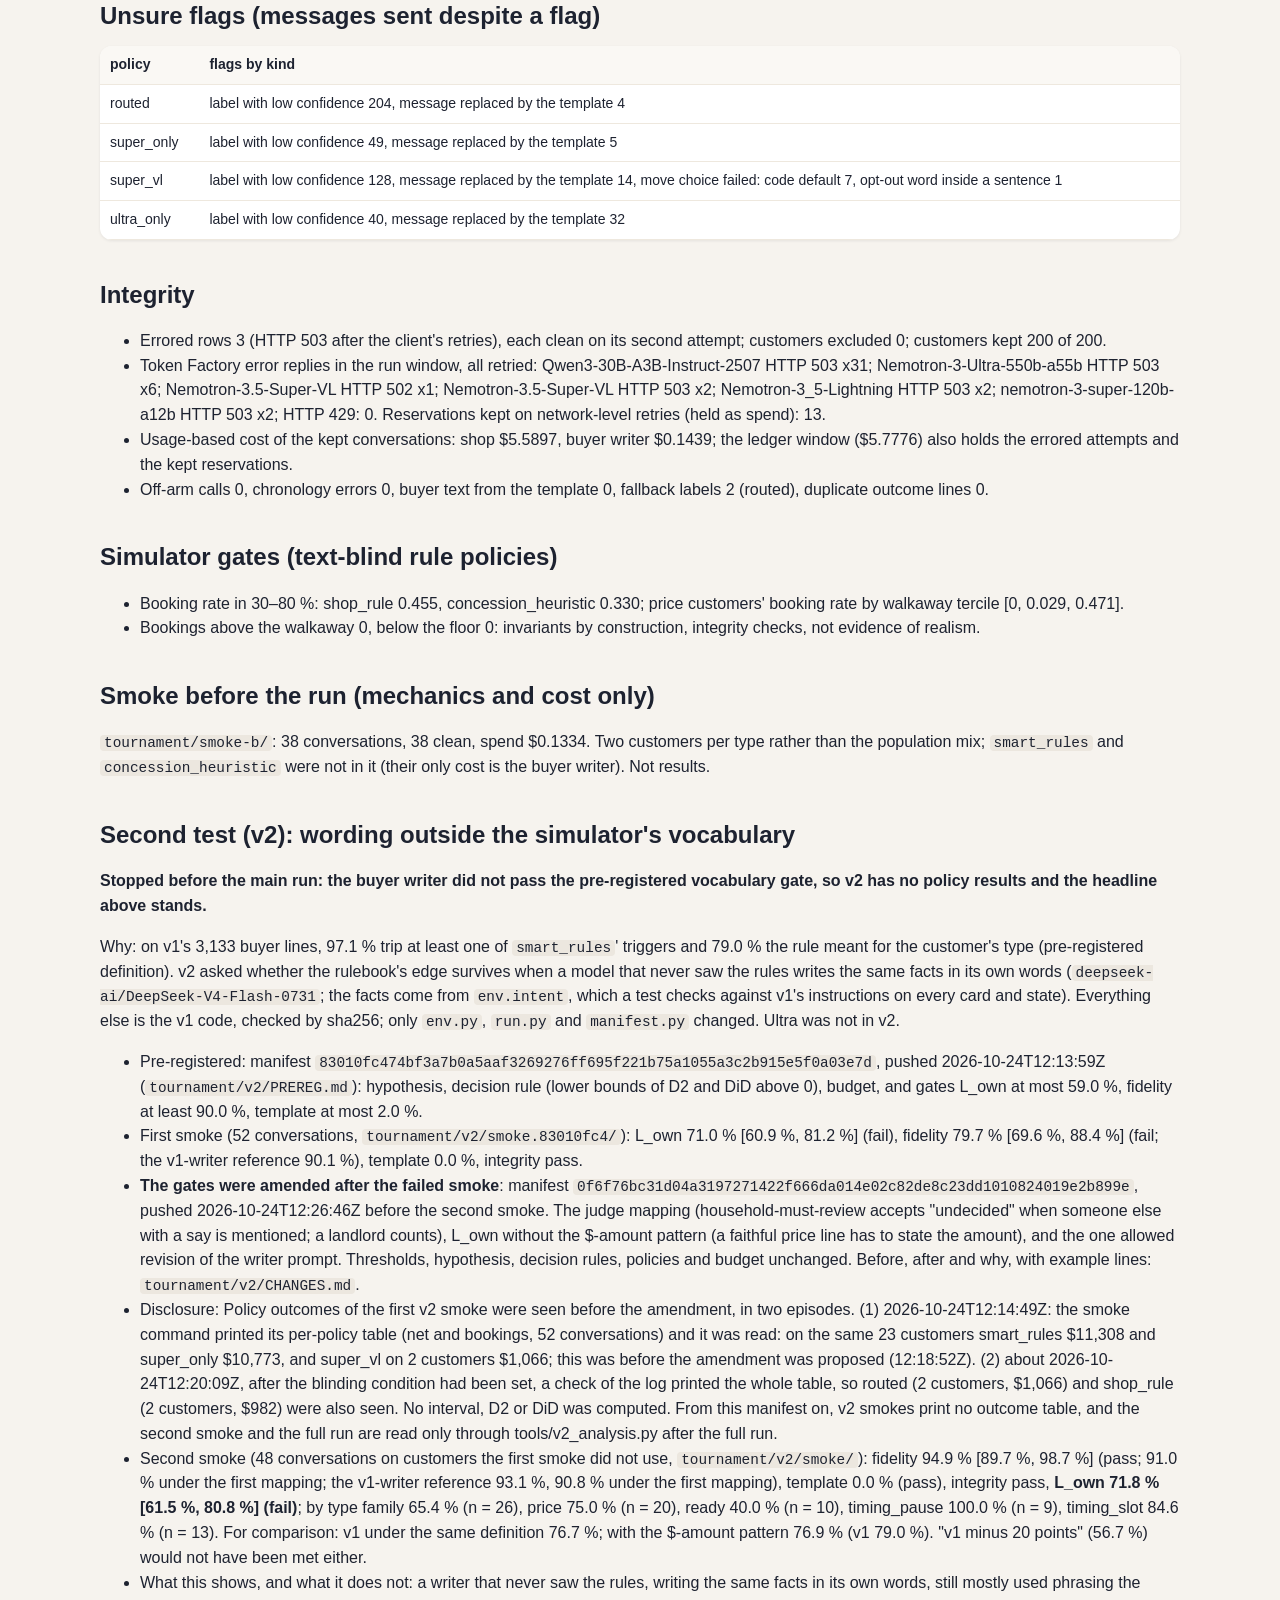
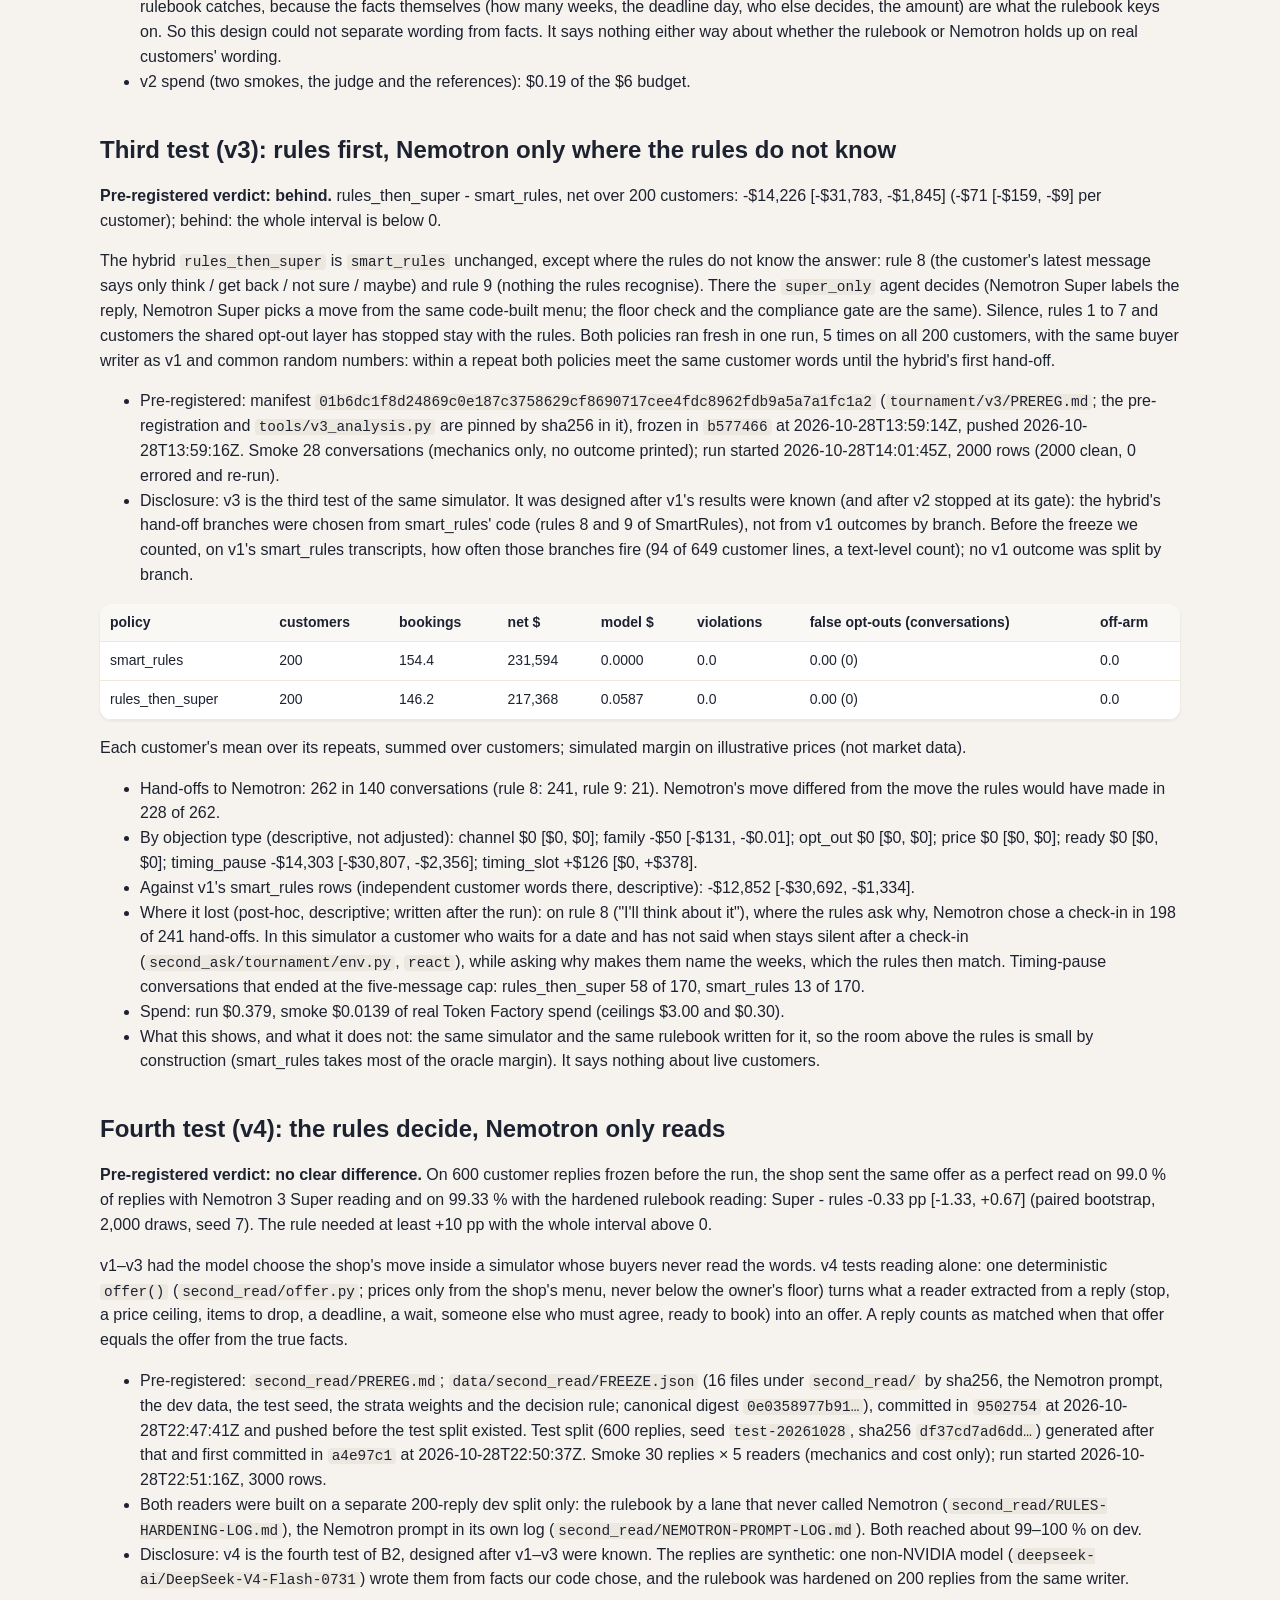
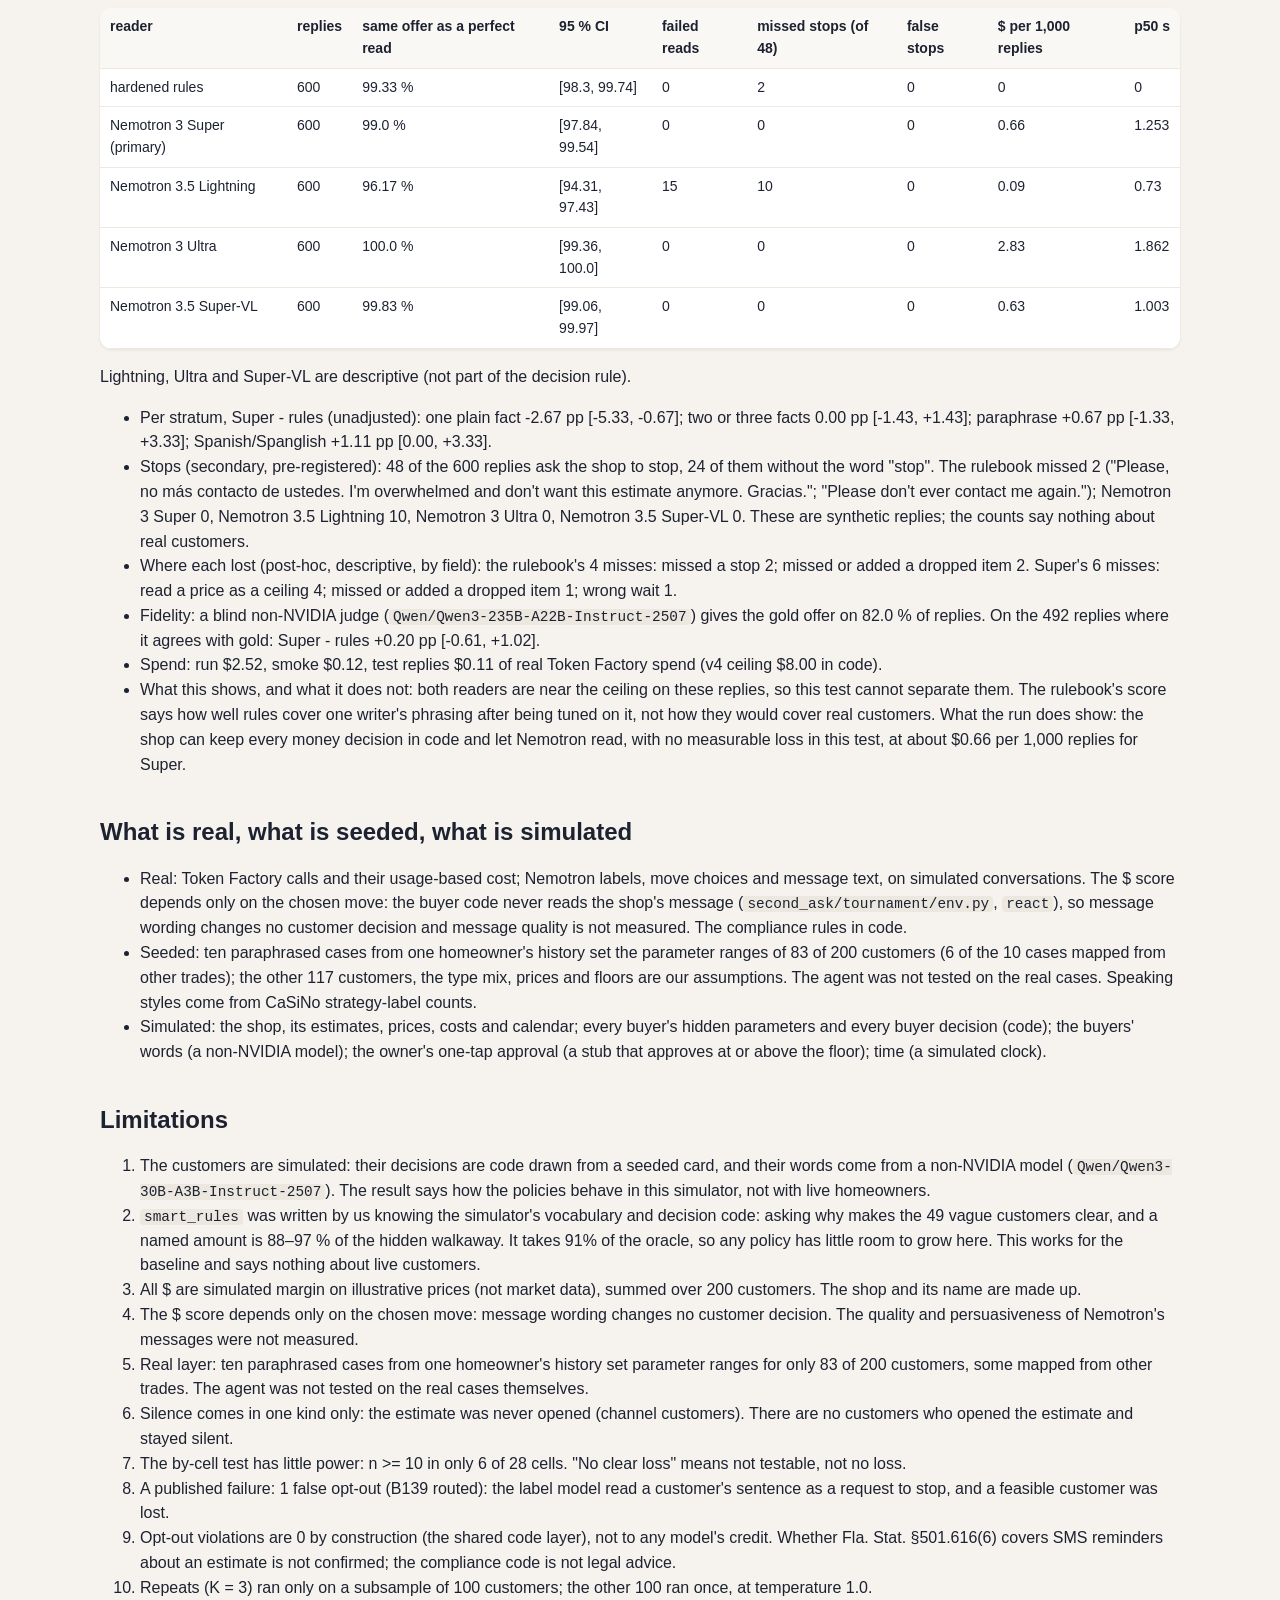
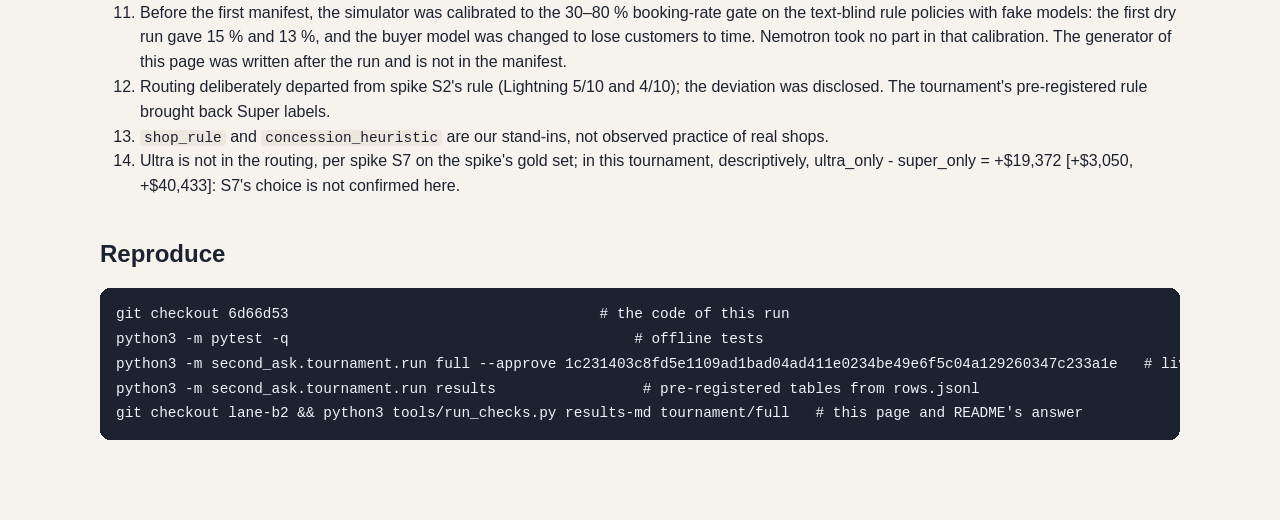
==== commit 76d305b7: "RESULTS v4 section and README line from the generator; run spend corrected to $2.52 (smoke separate)" ====
--- a/demo/static/results.html
+++ b/demo/static/results.html
@@ -59,12 +59,12 @@
 <p>Each customer's mean over its repeats, summed over customers; simulated margin on illustrative prices (not market data).</p>
 <ul><li>Hand-offs to Nemotron: 262 in 140 conversations (rule 8: 241, rule 9: 21). Nemotron's move differed from the move the rules would have made in 228 of 262.</li><li>By objection type (descriptive, not adjusted): channel $0 [$0, $0]; family -$50 [-$131, -$0.01]; opt_out $0 [$0, $0]; price $0 [$0, $0]; ready $0 [$0, $0]; timing_pause -$14,303 [-$30,807, -$2,356]; timing_slot +$126 [$0, +$378].</li><li>Against v1's smart_rules rows (independent customer words there, descriptive): -$12,852 [-$30,692, -$1,334].</li><li>Where it lost (post-hoc, descriptive; written after the run): on rule 8 ("I'll think about it"), where the rules ask why, Nemotron chose a check-in in 198 of 241 hand-offs. In this simulator a customer who waits for a date and has not said when stays silent after a check-in (<code>second_ask/tournament/env.py</code>, <code>react</code>), while asking why makes them name the weeks, which the rules then match. Timing-pause conversations that ended at the five-message cap: rules_then_super 58 of 170, smart_rules 13 of 170.</li><li>Spend: run $0.379, smoke $0.0139 of real Token Factory spend (ceilings $3.00 and $0.30).</li><li>What this shows, and what it does not: the same simulator and the same rulebook written for it, so the room above the rules is small by construction (smart_rules takes most of the oracle margin). It says nothing about live customers.</li></ul>
 <h2 id="fourth-test-v4-the-rules-decide-nemotron-only-reads">Fourth test (v4): the rules decide, Nemotron only reads</h2>
-<p><strong>Pre-registered verdict: no clear difference.</strong> On 600 customer replies frozen before the run, the shop sent the same offer as a perfect read on 99.0 % of replies with Nemotron 3 Super reading and on 99.3 % with the hardened rulebook reading: Super - rules -0.33 pp [-1.33, +0.67] (paired bootstrap, 2,000 draws, seed 7). The rule needed +10 pp with the interval above 0.</p>
+<p><strong>Pre-registered verdict: no clear difference.</strong> On 600 customer replies frozen before the run, the shop sent the same offer as a perfect read on 99.0 % of replies with Nemotron 3 Super reading and on 99.33 % with the hardened rulebook reading: Super - rules -0.33 pp [-1.33, +0.67] (paired bootstrap, 2,000 draws, seed 7). The rule needed at least +10 pp with the whole interval above 0.</p>
 <p>v1–v3 had the model choose the shop's move inside a simulator whose buyers never read the words. v4 tests reading alone: one deterministic <code>offer()</code> (<code>second_read/offer.py</code>; prices only from the shop's menu, never below the owner's floor) turns what a reader extracted from a reply (stop, a price ceiling, items to drop, a deadline, a wait, someone else who must agree, ready to book) into an offer. A reply counts as matched when that offer equals the offer from the true facts.</p>
-<ul><li>Pre-registered: <code>second_read/PREREG.md</code>; freeze <code>data/second_read/FREEZE.json</code> (canonical digest <code>0e035897…1e496</code>: sha256 of every file under <code>second_read/</code>, the Nemotron prompt, the dev data, the test seed, the strata weights and the decision rule), committed in <code>9502754</code> at 2026-10-28T22:47:41Z and pushed before the test split existed. Test split (600 replies, seed <code>test-20261028</code>) generated after that and committed in <code>a4e97c1</code> at 2026-10-28T22:50:37Z (sha256 <code>df37cd7a…1898c</code>). Smoke 30 replies × 5 readers (mechanics and cost only); run started 2026-10-28T22:51:16Z, 3,000 rows.</li><li>Both readers were built on a separate 200-reply dev split only: the rulebook by a lane that never called Nemotron (24 minutes of a 2-hour box, <code>second_read/RULES-HARDENING-LOG.md</code>), the Nemotron prompt in 13 minutes (<code>second_read/NEMOTRON-PROMPT-LOG.md</code>). On dev: rules 100 %, Super 99.0 %.</li><li>Disclosure: v4 is the fourth test of B2, designed after v1–v3 were known.</li></ul>
-<div class="t"><table><thead><tr><th>reader</th><th>replies</th><th>same offer as a perfect read</th><th>95 % CI</th><th>invalid / failed</th><th>missed stops (of 48)</th><th>false stops</th><th>$ per 1,000 replies</th><th>p50 s</th></tr></thead><tbody><tr><td>hardened rules</td><td>600</td><td>99.3 %</td><td>[98.3, 99.7]</td><td>0</td><td>2</td><td>0</td><td>0</td><td>0</td></tr><tr><td>Nemotron 3 Super (primary)</td><td>600</td><td>99.0 %</td><td>[97.8, 99.5]</td><td>0</td><td>0</td><td>0</td><td>0.66</td><td>1.25</td></tr><tr><td>Nemotron 3.5 Lightning</td><td>600</td><td>96.2 %</td><td>[94.3, 97.4]</td><td>15</td><td>10</td><td>0</td><td>0.09</td><td>0.73</td></tr><tr><td>Nemotron 3 Ultra</td><td>600</td><td>100.0 %</td><td>[99.4, 100.0]</td><td>0</td><td>0</td><td>0</td><td>2.83</td><td>1.86</td></tr><tr><td>Nemotron 3.5 Super-VL</td><td>600</td><td>99.8 %</td><td>[99.1, 100.0]</td><td>0</td><td>0</td><td>0</td><td>0.63</td><td>1.00</td></tr></tbody></table></div>
+<ul><li>Pre-registered: <code>second_read/PREREG.md</code>; <code>data/second_read/FREEZE.json</code> (16 files under <code>second_read/</code> by sha256, the Nemotron prompt, the dev data, the test seed, the strata weights and the decision rule; canonical digest <code>0e0358977b91…</code>), committed in <code>9502754</code> at 2026-10-28T22:47:41Z and pushed before the test split existed. Test split (600 replies, seed <code>test-20261028</code>, sha256 <code>df37cd7ad6dd…</code>) generated after that and first committed in <code>a4e97c1</code> at 2026-10-28T22:50:37Z. Smoke 30 replies × 5 readers (mechanics and cost only); run started 2026-10-28T22:51:16Z, 3000 rows.</li><li>Both readers were built on a separate 200-reply dev split only: the rulebook by a lane that never called Nemotron (<code>second_read/RULES-HARDENING-LOG.md</code>), the Nemotron prompt in its own log (<code>second_read/NEMOTRON-PROMPT-LOG.md</code>). Both reached about 99–100 % on dev.</li><li>Disclosure: v4 is the fourth test of B2, designed after v1–v3 were known. The replies are synthetic: one non-NVIDIA model (<code>deepseek-ai/DeepSeek-V4-Flash-0731</code>) wrote them from facts our code chose, and the rulebook was hardened on 200 replies from the same writer.</li></ul>
+<div class="t"><table><thead><tr><th>reader</th><th>replies</th><th>same offer as a perfect read</th><th>95 % CI</th><th>failed reads</th><th>missed stops (of 48)</th><th>false stops</th><th>$ per 1,000 replies</th><th>p50 s</th></tr></thead><tbody><tr><td>hardened rules</td><td>600</td><td>99.33 %</td><td>[98.3, 99.74]</td><td>0</td><td>2</td><td>0</td><td>0</td><td>0</td></tr><tr><td>Nemotron 3 Super (primary)</td><td>600</td><td>99.0 %</td><td>[97.84, 99.54]</td><td>0</td><td>0</td><td>0</td><td>0.66</td><td>1.253</td></tr><tr><td>Nemotron 3.5 Lightning</td><td>600</td><td>96.17 %</td><td>[94.31, 97.43]</td><td>15</td><td>10</td><td>0</td><td>0.09</td><td>0.73</td></tr><tr><td>Nemotron 3 Ultra</td><td>600</td><td>100.0 %</td><td>[99.36, 100.0]</td><td>0</td><td>0</td><td>0</td><td>2.83</td><td>1.862</td></tr><tr><td>Nemotron 3.5 Super-VL</td><td>600</td><td>99.83 %</td><td>[99.06, 99.97]</td><td>0</td><td>0</td><td>0</td><td>0.63</td><td>1.003</td></tr></tbody></table></div>
 <p>Lightning, Ultra and Super-VL are descriptive (not part of the decision rule).</p>
-<ul><li>Per stratum, Super - rules: one plain fact -2.67 pp [-5.33, -0.67]; two or three facts 0.0 [-1.43, +1.43]; paraphrase +0.67 [-1.33, +3.33]; Spanish/Spanglish +1.11 [0.0, +3.33]. Unadjusted.</li><li>Stops (secondary, pre-registered): 48 of the 600 replies ask the shop to stop, 24 of them without the word "stop". The rulebook missed 2 ("Please don't ever contact me again."; "Please, no más contacto de ustedes."); Super, Ultra and Super-VL missed none; Lightning missed 10.</li><li>Where each lost (post-hoc, descriptive; written after the run): the rulebook's 4 misses are the 2 stops above, an optional item named loosely ("that extra surge thing") and an item dropped in a sentence that also named a price. Super's 6 misses: 4 replies where the customer repeated the estimate's own price and Super read it as a price ceiling, 1 dropped item missed, and "a couple months or so" read as 2 weeks instead of 8.</li><li>Fidelity: a blind non-NVIDIA judge (<code>Qwen/Qwen3-235B-A22B-Instruct-2507</code>) gives the gold offer on 82.0 % of replies. On the 492 replies where it agrees with gold: Super - rules +0.2 pp [-0.61, +1.02].</li><li>Spend: run $2.65, smoke $0.12, test replies $0.11 of real Token Factory spend (v4 ceiling $8.00 in code).</li><li>What this shows, and what it does not: both readers are near the ceiling on these replies, so this test cannot separate them. The replies were written by one model from facts we chose, and the rulebook was hardened on 200 replies from the same writer, so its 99.3 % says how well rules cover that writer's phrasing, not how they would cover real customers. What the run does show: the shop can keep every money decision in code and let Nemotron read, with no loss in this test, 0 missed stops of 48 for Super, Ultra and Super-VL, and about $0.66 per 1,000 replies for Super.</li></ul>
+<ul><li>Per stratum, Super - rules (unadjusted): one plain fact -2.67 pp [-5.33, -0.67]; two or three facts 0.00 pp [-1.43, +1.43]; paraphrase +0.67 pp [-1.33, +3.33]; Spanish/Spanglish +1.11 pp [0.00, +3.33].</li><li>Stops (secondary, pre-registered): 48 of the 600 replies ask the shop to stop, 24 of them without the word "stop". The rulebook missed 2 ("Please, no más contacto de ustedes. I'm overwhelmed and don't want this estimate anymore. Gracias."; "Please don't ever contact me again."); Nemotron 3 Super 0, Nemotron 3.5 Lightning 10, Nemotron 3 Ultra 0, Nemotron 3.5 Super-VL 0. These are synthetic replies; the counts say nothing about real customers.</li><li>Where each lost (post-hoc, descriptive, by field): the rulebook's 4 misses: missed a stop 2; missed or added a dropped item 2. Super's 6 misses: read a price as a ceiling 4; missed or added a dropped item 1; wrong wait 1.</li><li>Fidelity: a blind non-NVIDIA judge (<code>Qwen/Qwen3-235B-A22B-Instruct-2507</code>) gives the gold offer on 82.0 % of replies. On the 492 replies where it agrees with gold: Super - rules +0.20 pp [-0.61, +1.02].</li><li>Spend: run $2.52, smoke $0.12, test replies $0.11 of real Token Factory spend (v4 ceiling $8.00 in code).</li><li>What this shows, and what it does not: both readers are near the ceiling on these replies, so this test cannot separate them. The rulebook's score says how well rules cover one writer's phrasing after being tuned on it, not how they would cover real customers. What the run does show: the shop can keep every money decision in code and let Nemotron read, with no measurable loss in this test, at about $0.66 per 1,000 replies for Super.</li></ul>
 <h2 id="what-is-real-what-is-seeded-what-is-simulated">What is real, what is seeded, what is simulated</h2>
 <ul><li>Real: Token Factory calls and their usage-based cost; Nemotron labels, move choices and message text, on simulated conversations. The $ score depends only on the chosen move: the buyer code never reads the shop's message (<code>second_ask/tournament/env.py</code>, <code>react</code>), so message wording changes no customer decision and message quality is not measured. The compliance rules in code.</li><li>Seeded: ten paraphrased cases from one homeowner's history set the parameter ranges of 83 of 200 customers (6 of the 10 cases mapped from other trades); the other 117 customers, the type mix, prices and floors are our assumptions. The agent was not tested on the real cases. Speaking styles come from CaSiNo strategy-label counts.</li><li>Simulated: the shop, its estimates, prices, costs and calendar; every buyer's hidden parameters and every buyer decision (code); the buyers' words (a non-NVIDIA model); the owner's one-tap approval (a stub that approves at or above the floor); time (a simulated clock).</li></ul>
 <h2 id="limitations">Limitations</h2>
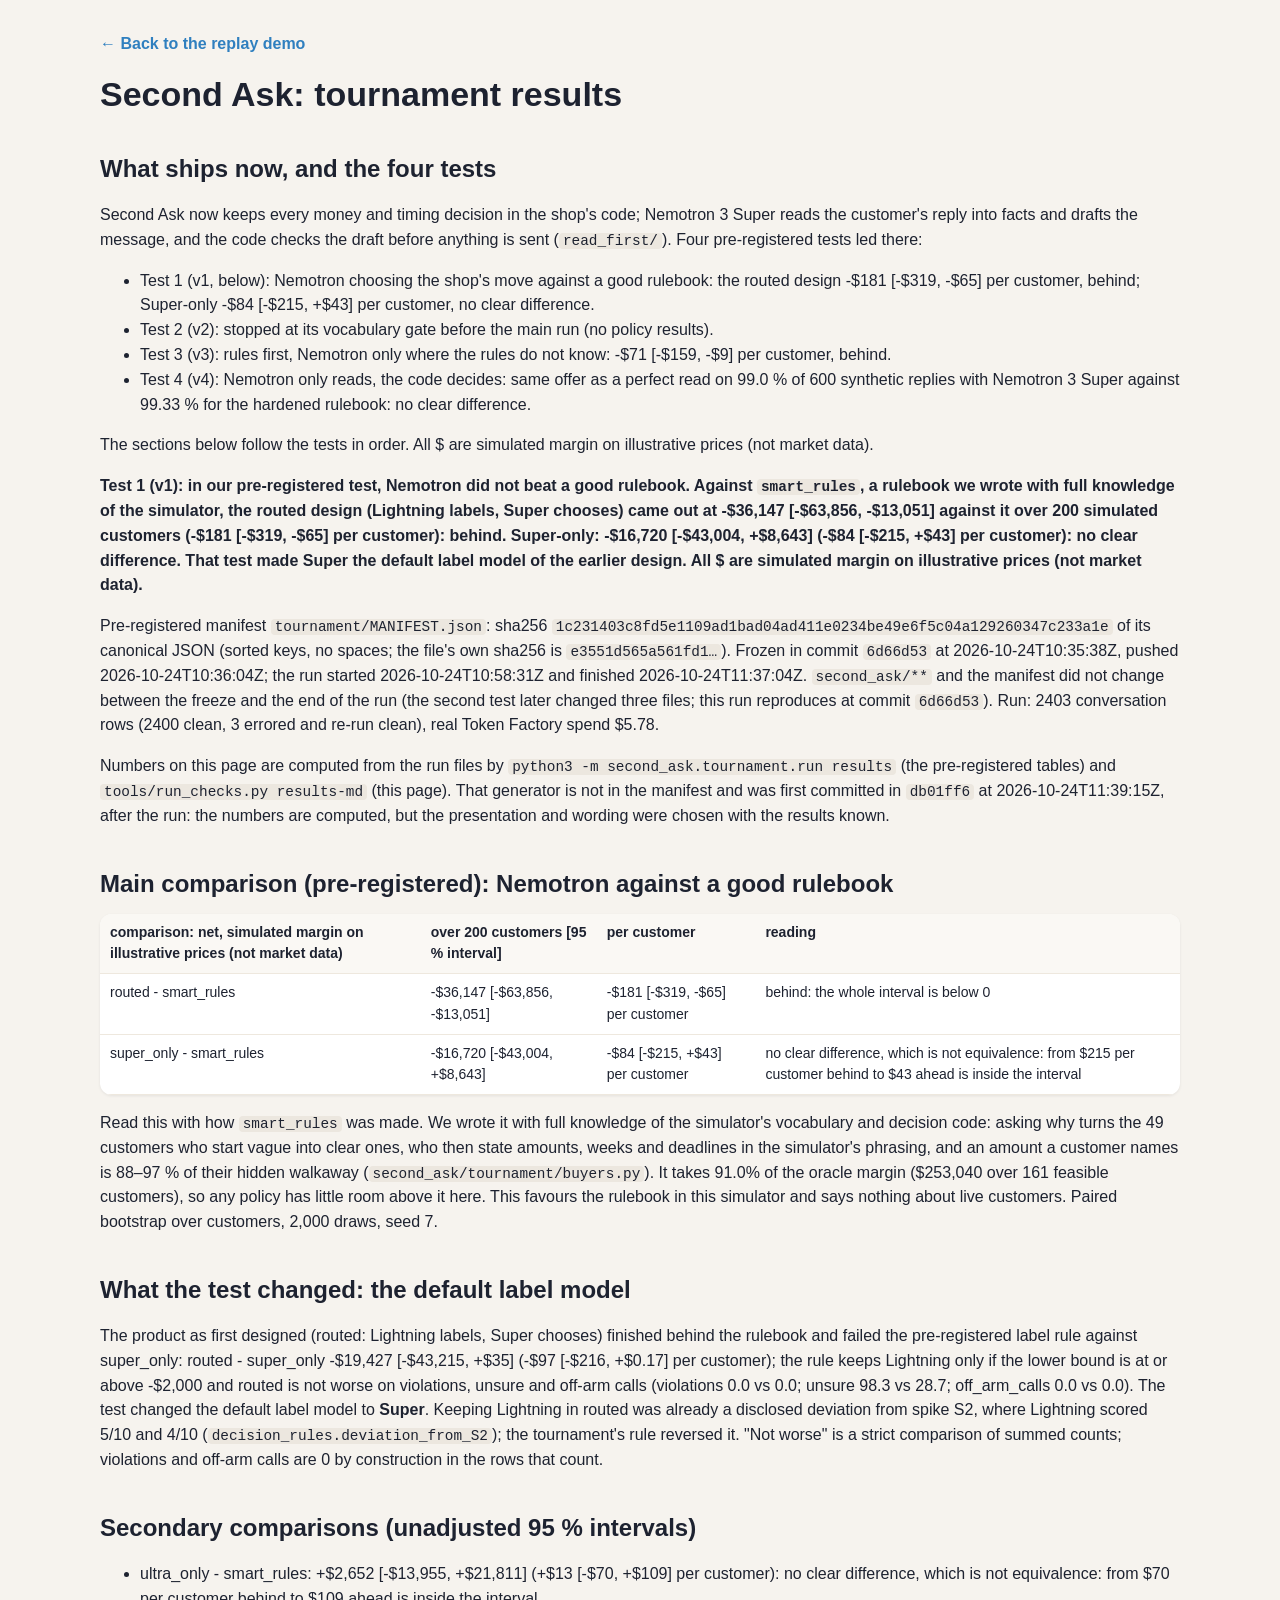
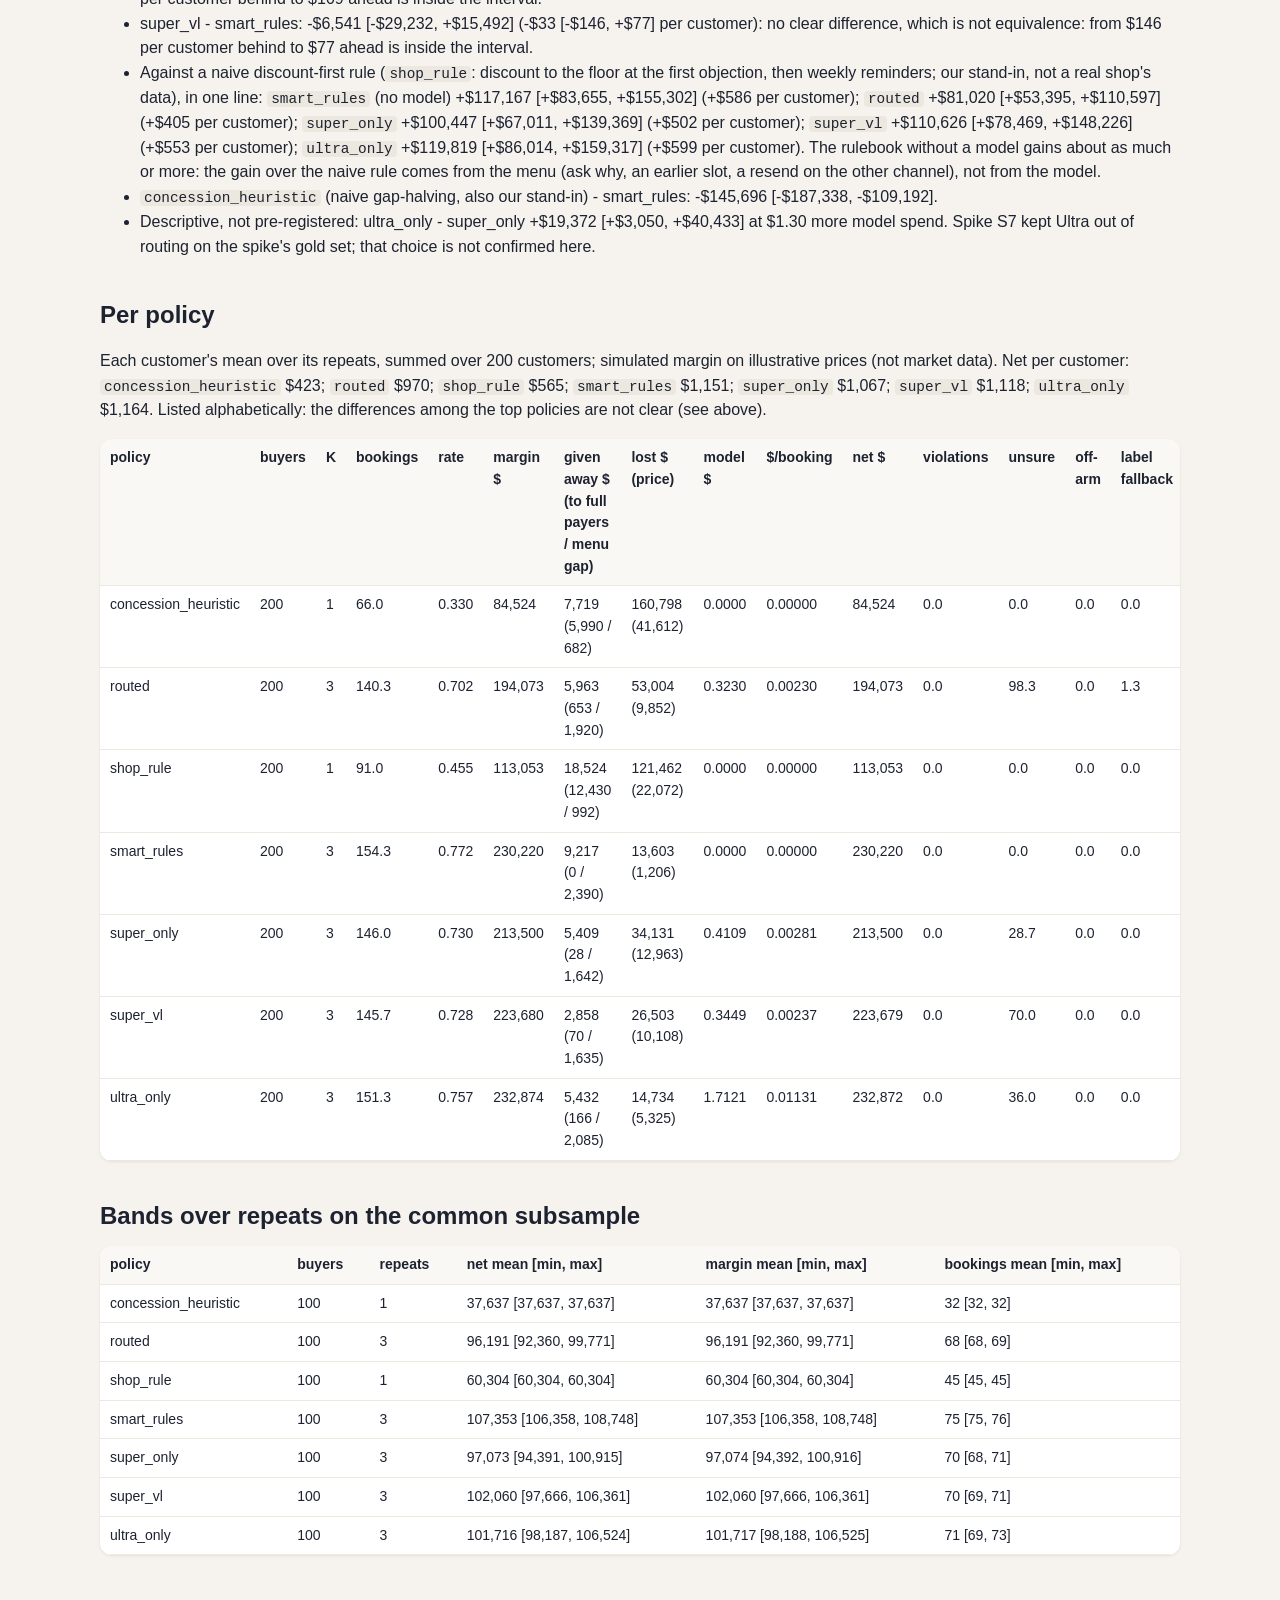
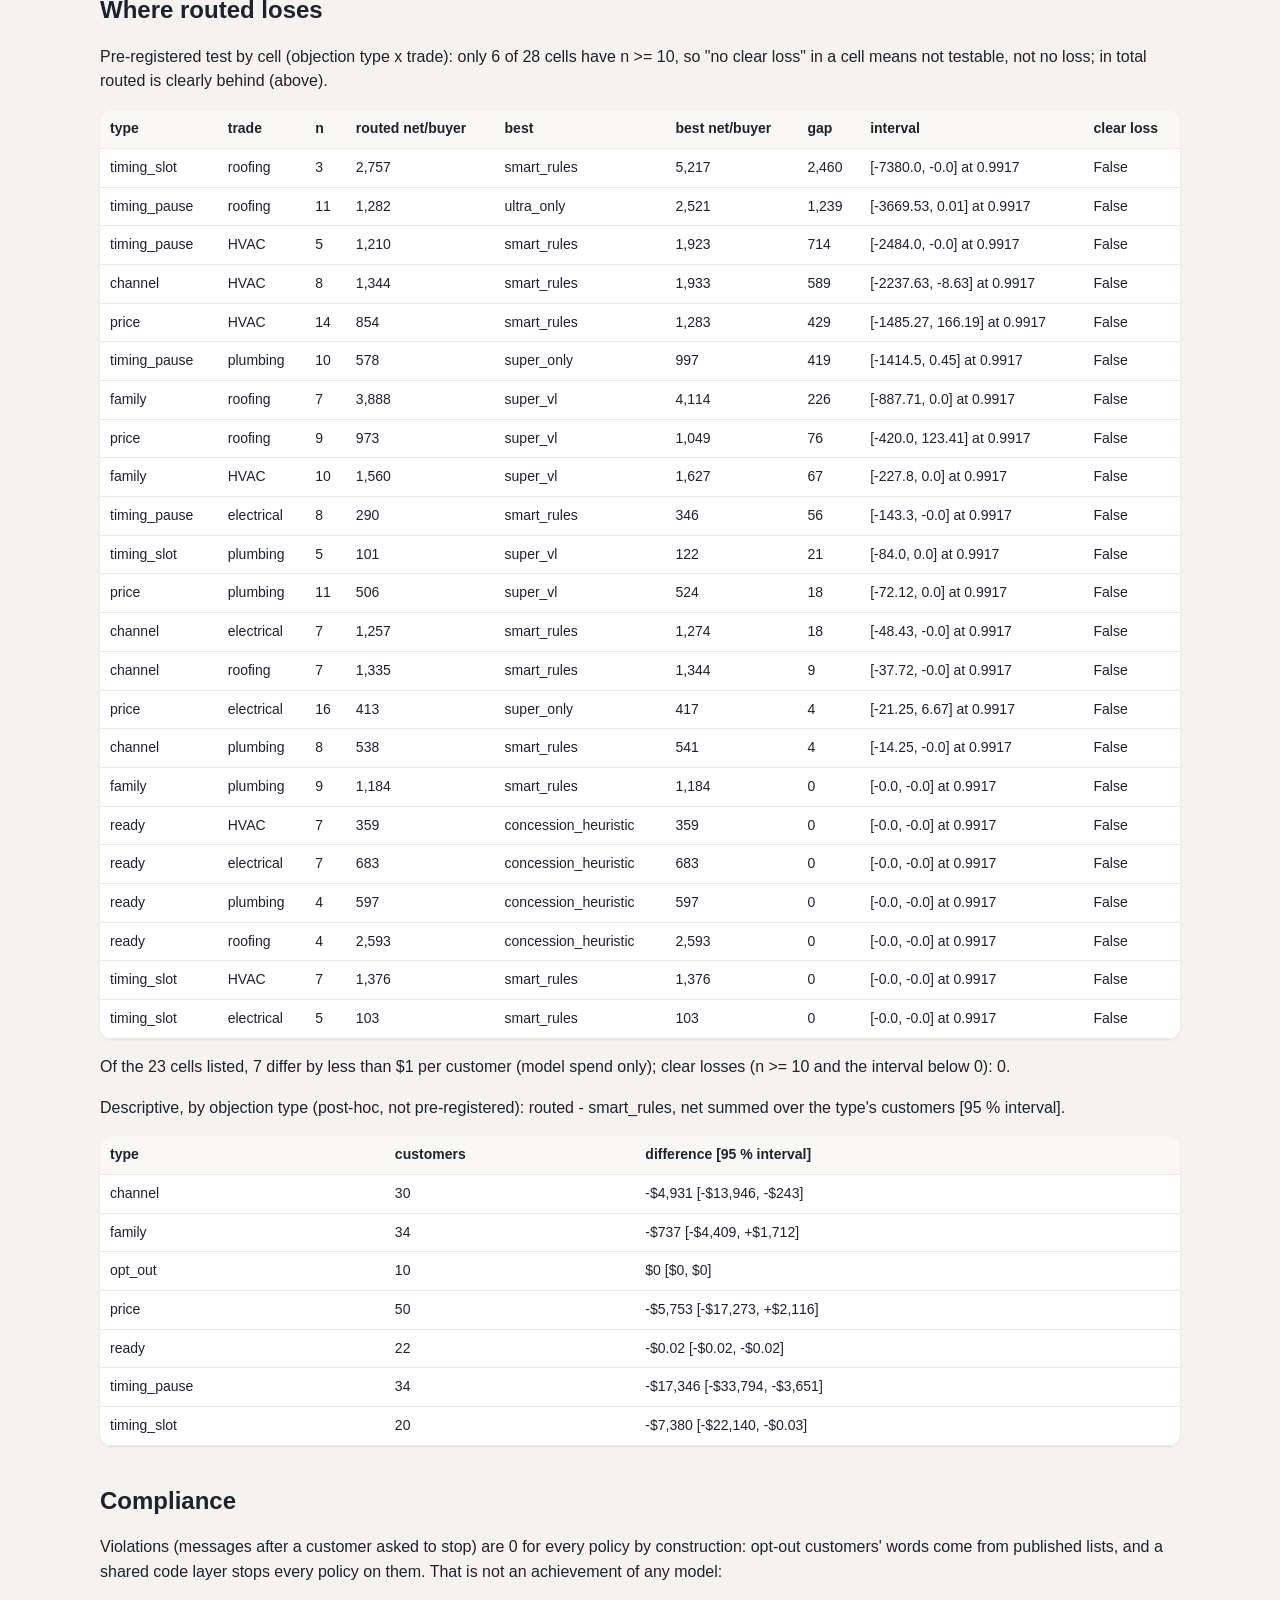
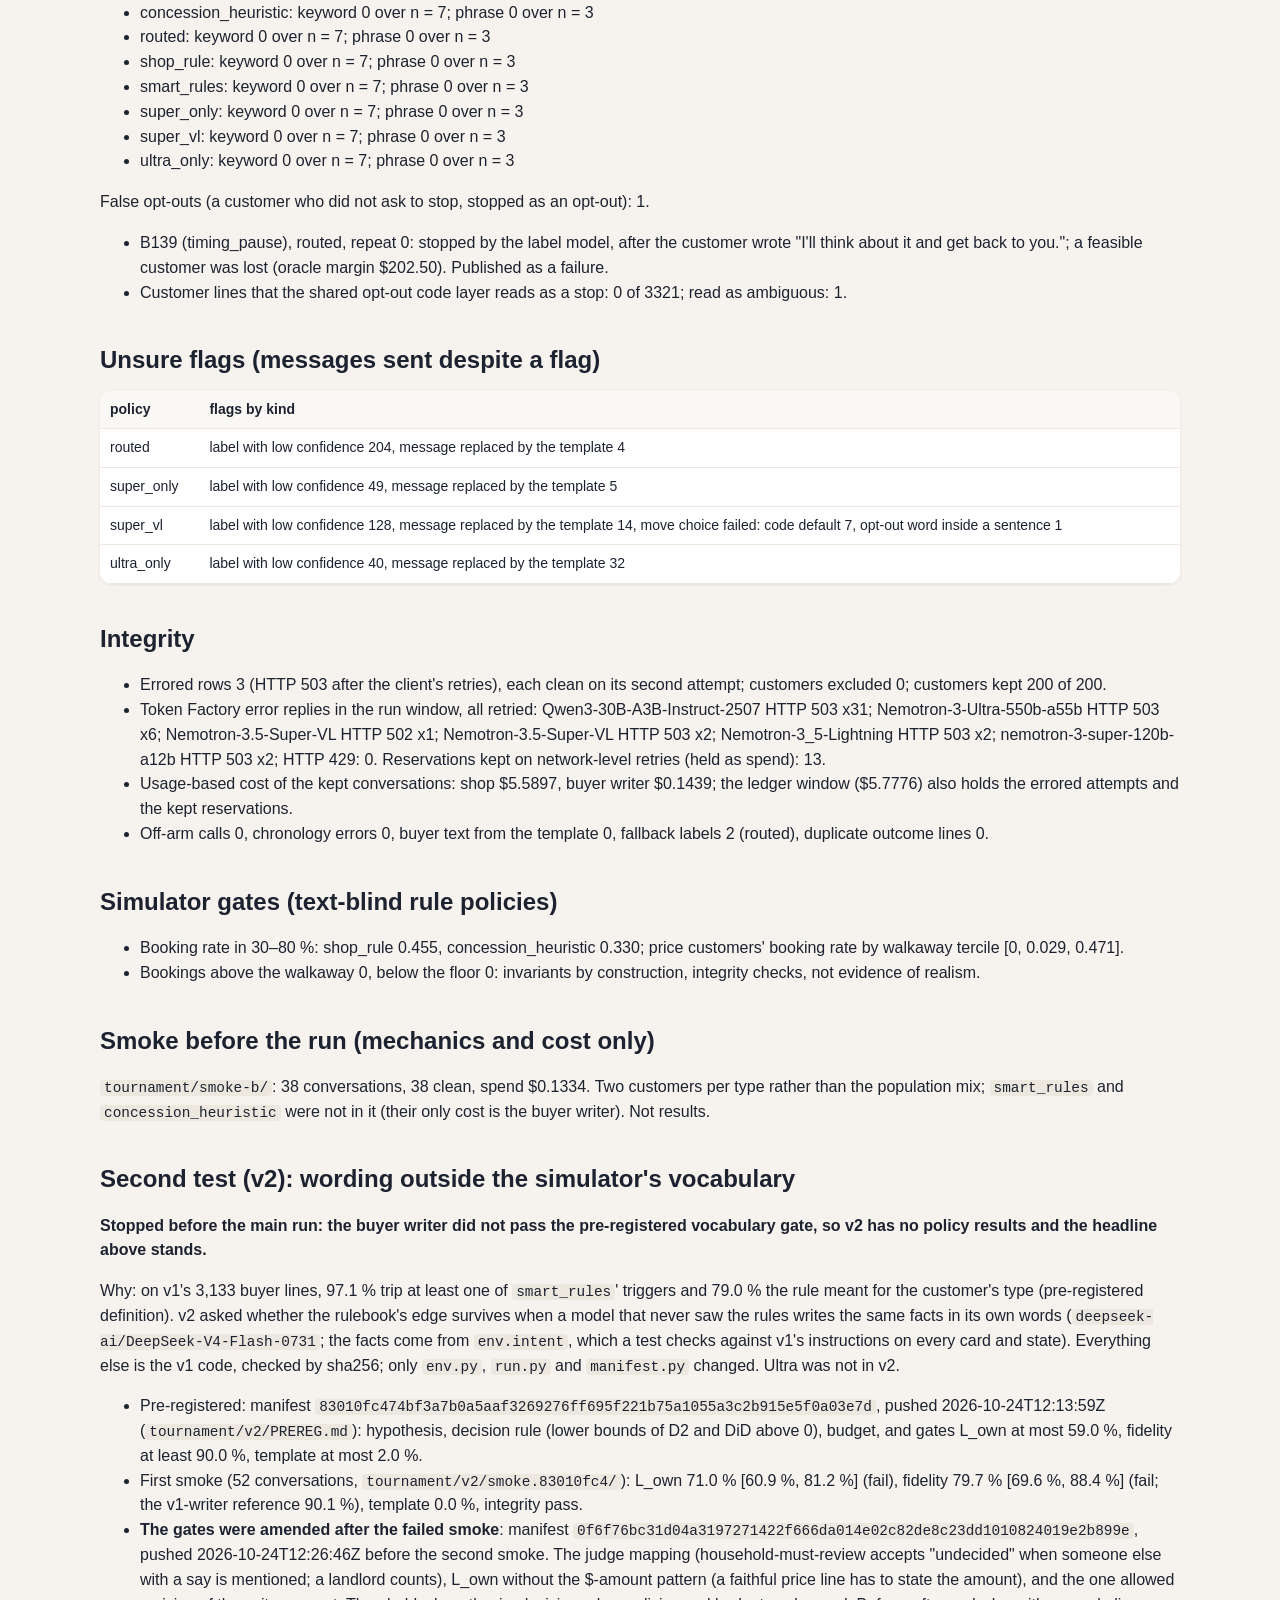
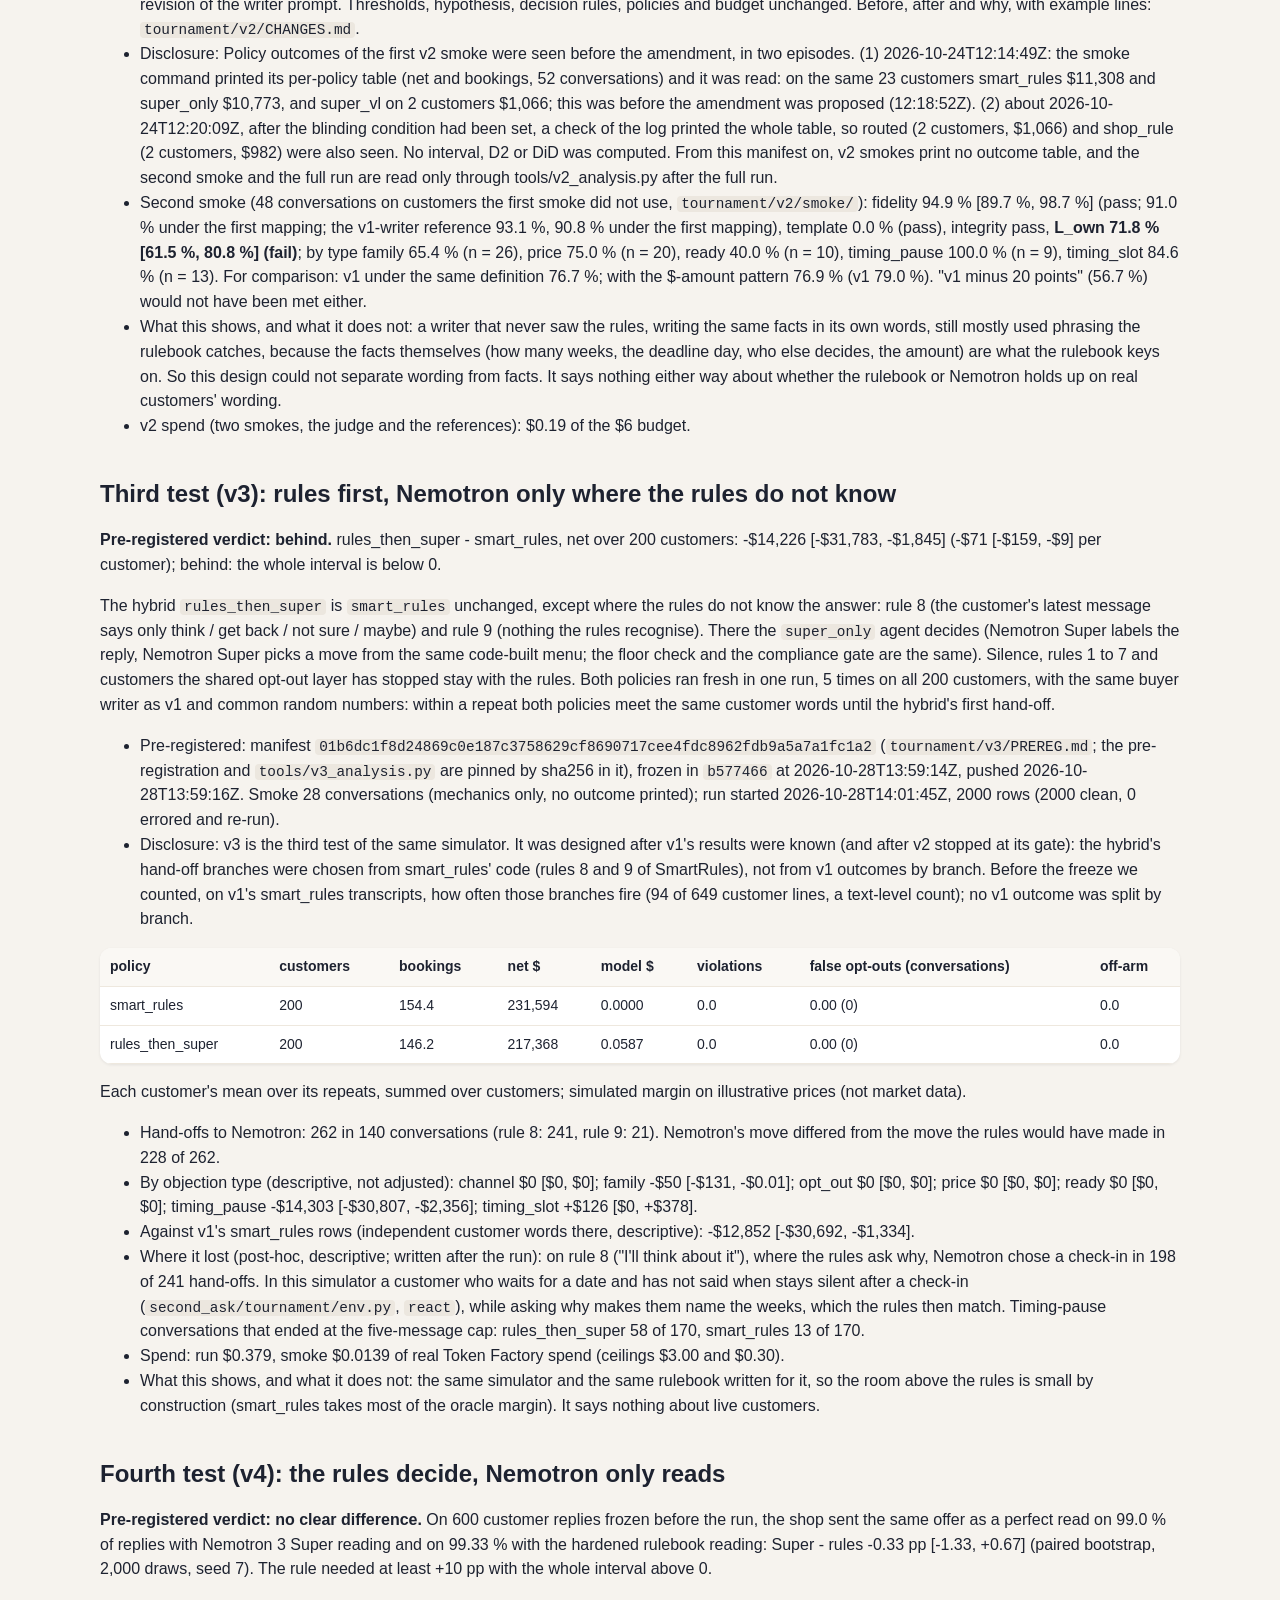
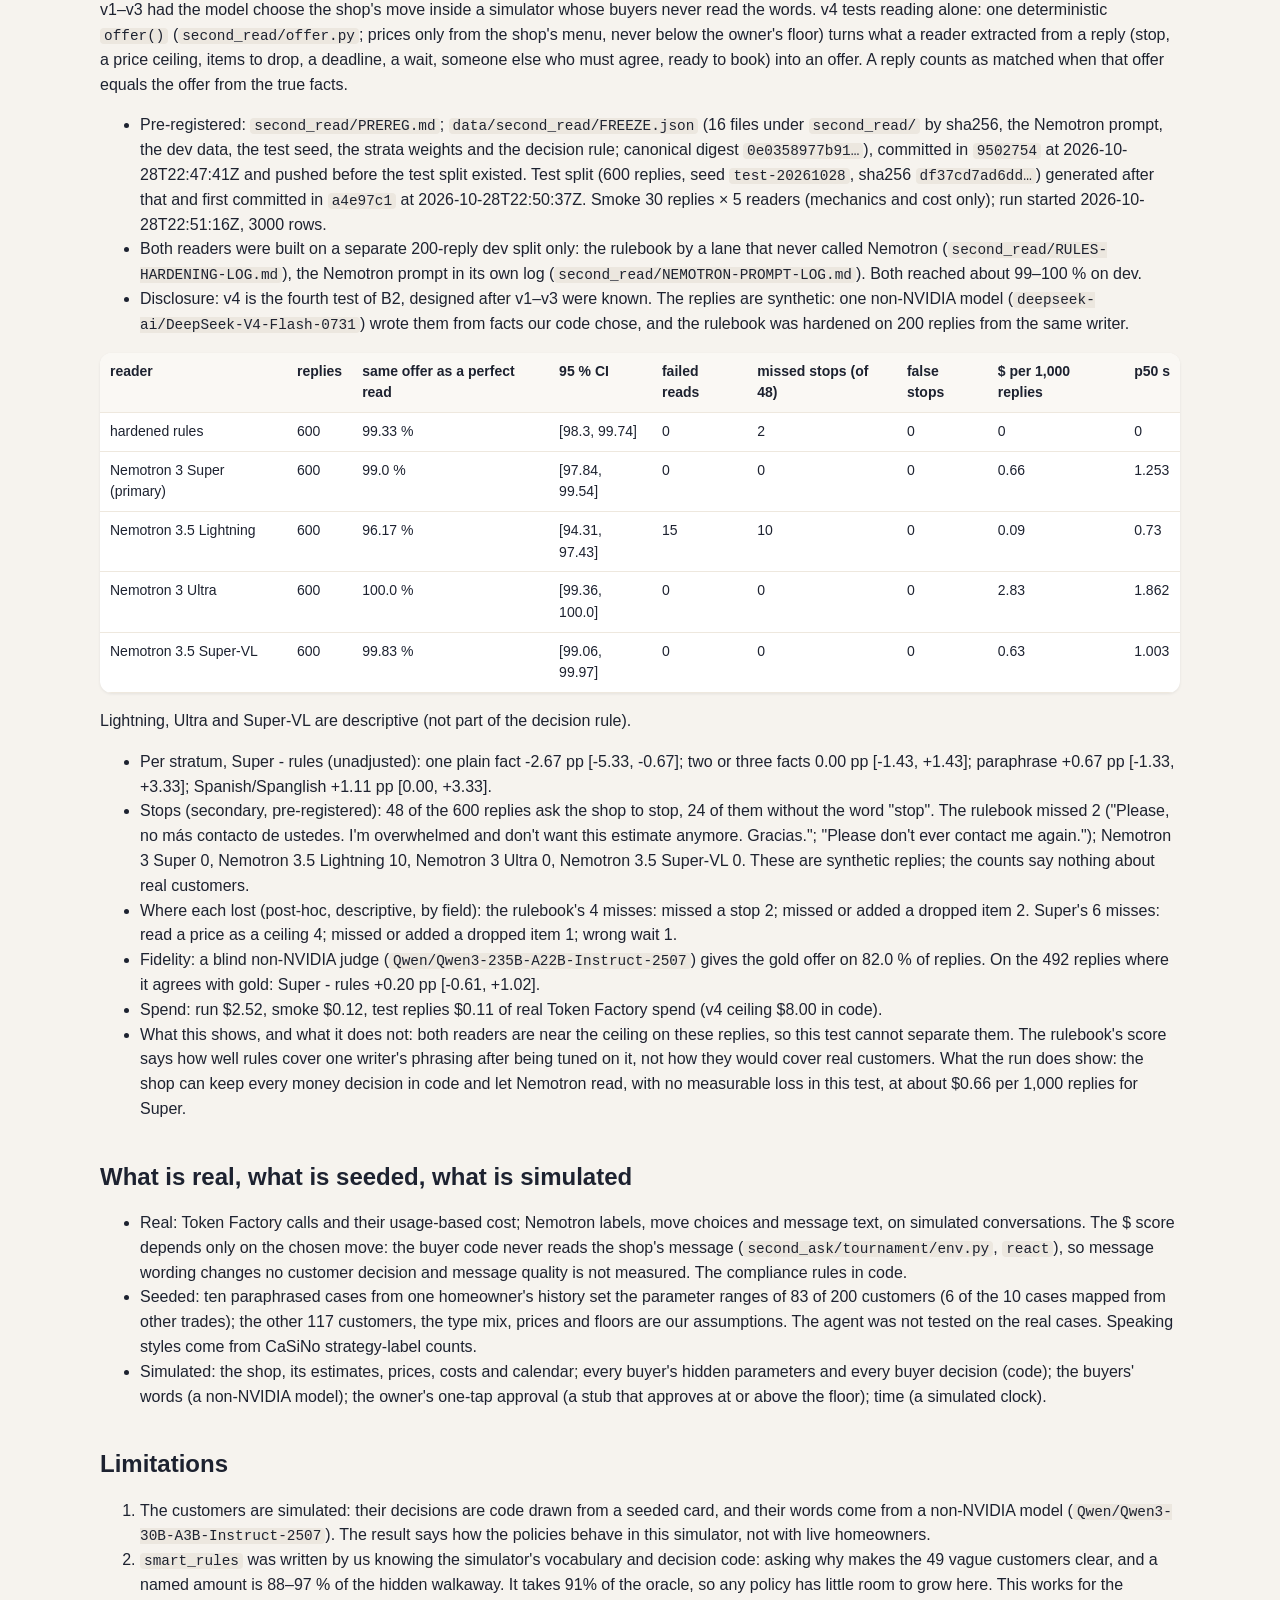
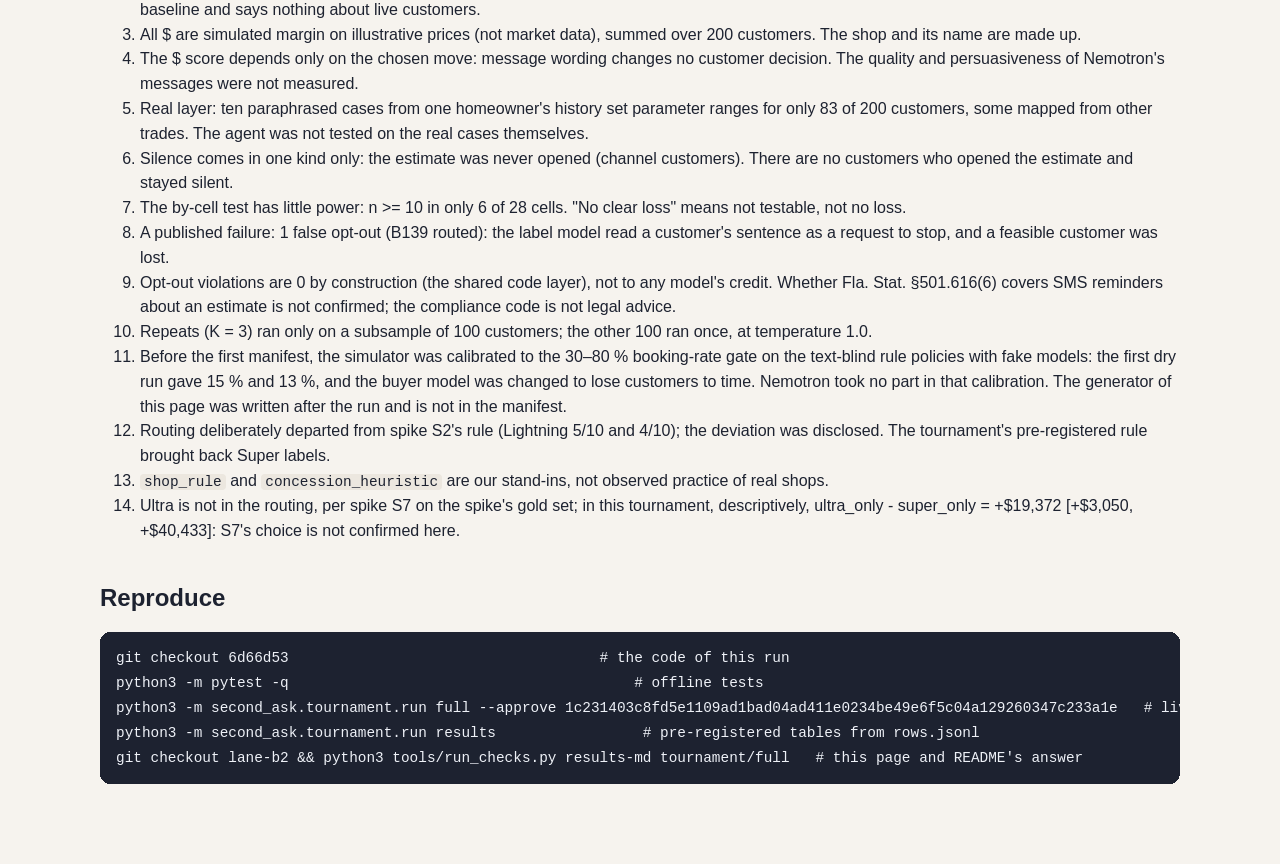
==== commit 0c90cee7: "RESULTS opens with what ships now and the four tests; demo first screen shows the test result; READM" ====
--- a/demo/static/results.html
+++ b/demo/static/results.html
@@ -13,7 +13,11 @@
 th{background:#faf8f4} p,li{overflow-wrap:anywhere}
 </style></head><body><main><a class="back" href="index.html">&larr; Back to the replay demo</a>
 <h1 id="second-ask-tournament-results">Second Ask: tournament results</h1>
-<p><strong>Second Ask, measured: in our pre-registered test, Nemotron did not beat a good rulebook. Against <code>smart_rules</code>, a rulebook we wrote with full knowledge of the simulator, the routed design (Lightning labels, Super chooses) came out at -$36,147 [-$63,856, -$13,051] against it over 200 simulated customers (-$181 [-$319, -$65] per customer): behind. Super-only: -$16,720 [-$43,004, +$8,643] (-$84 [-$215, +$43] per customer): no clear difference. The test changed what we ship: Super labels by default. All $ are simulated margin on illustrative prices (not market data).</strong></p>
+<h2 id="what-ships-now-and-the-four-tests">What ships now, and the four tests</h2>
+<p>Second Ask now keeps every money and timing decision in the shop's code; Nemotron 3 Super reads the customer's reply into facts and drafts the message, and the code checks the draft before anything is sent (<code>read_first/</code>). Four pre-registered tests led there:</p>
+<ul><li>Test 1 (v1, below): Nemotron choosing the shop's move against a good rulebook: the routed design -$181 [-$319, -$65] per customer, behind; Super-only -$84 [-$215, +$43] per customer, no clear difference.</li><li>Test 2 (v2): stopped at its vocabulary gate before the main run (no policy results).</li><li>Test 3 (v3): rules first, Nemotron only where the rules do not know: -$71 [-$159, -$9] per customer, behind.</li><li>Test 4 (v4): Nemotron only reads, the code decides: same offer as a perfect read on 99.0 % of 600 synthetic replies with Nemotron 3 Super against 99.33 % for the hardened rulebook: no clear difference.</li></ul>
+<p>The sections below follow the tests in order. All $ are simulated margin on illustrative prices (not market data).</p>
+<p><strong>Test 1 (v1): in our pre-registered test, Nemotron did not beat a good rulebook. Against <code>smart_rules</code>, a rulebook we wrote with full knowledge of the simulator, the routed design (Lightning labels, Super chooses) came out at -$36,147 [-$63,856, -$13,051] against it over 200 simulated customers (-$181 [-$319, -$65] per customer): behind. Super-only: -$16,720 [-$43,004, +$8,643] (-$84 [-$215, +$43] per customer): no clear difference. That test made Super the default label model of the earlier design. All $ are simulated margin on illustrative prices (not market data).</strong></p>
 <p>Pre-registered manifest <code>tournament/MANIFEST.json</code>: sha256 <code>1c231403c8fd5e1109ad1bad04ad411e0234be49e6f5c04a129260347c233a1e</code> of its canonical JSON (sorted keys, no spaces; the file's own sha256 is <code>e3551d565a561fd1…</code>). Frozen in commit <code>6d66d53</code> at 2026-10-24T10:35:38Z, pushed 2026-10-24T10:36:04Z; the run started 2026-10-24T10:58:31Z and finished 2026-10-24T11:37:04Z. <code>second_ask/**</code> and the manifest did not change between the freeze and the end of the run (the second test later changed three files; this run reproduces at commit <code>6d66d53</code>). Run: 2403 conversation rows (2400 clean, 3 errored and re-run clean), real Token Factory spend $5.78.</p>
 <p>Numbers on this page are computed from the run files by <code>python3 -m second_ask.tournament.run results</code> (the pre-registered tables) and <code>tools/run_checks.py results-md</code> (this page). That generator is not in the manifest and was first committed in <code>db01ff6</code> at 2026-10-24T11:39:15Z, after the run: the numbers are computed, but the presentation and wording were chosen with the results known.</p>
 <h2 id="main-comparison-pre-registered-nemotron-against-a-good-rulebook">Main comparison (pre-registered): Nemotron against a good rulebook</h2>
